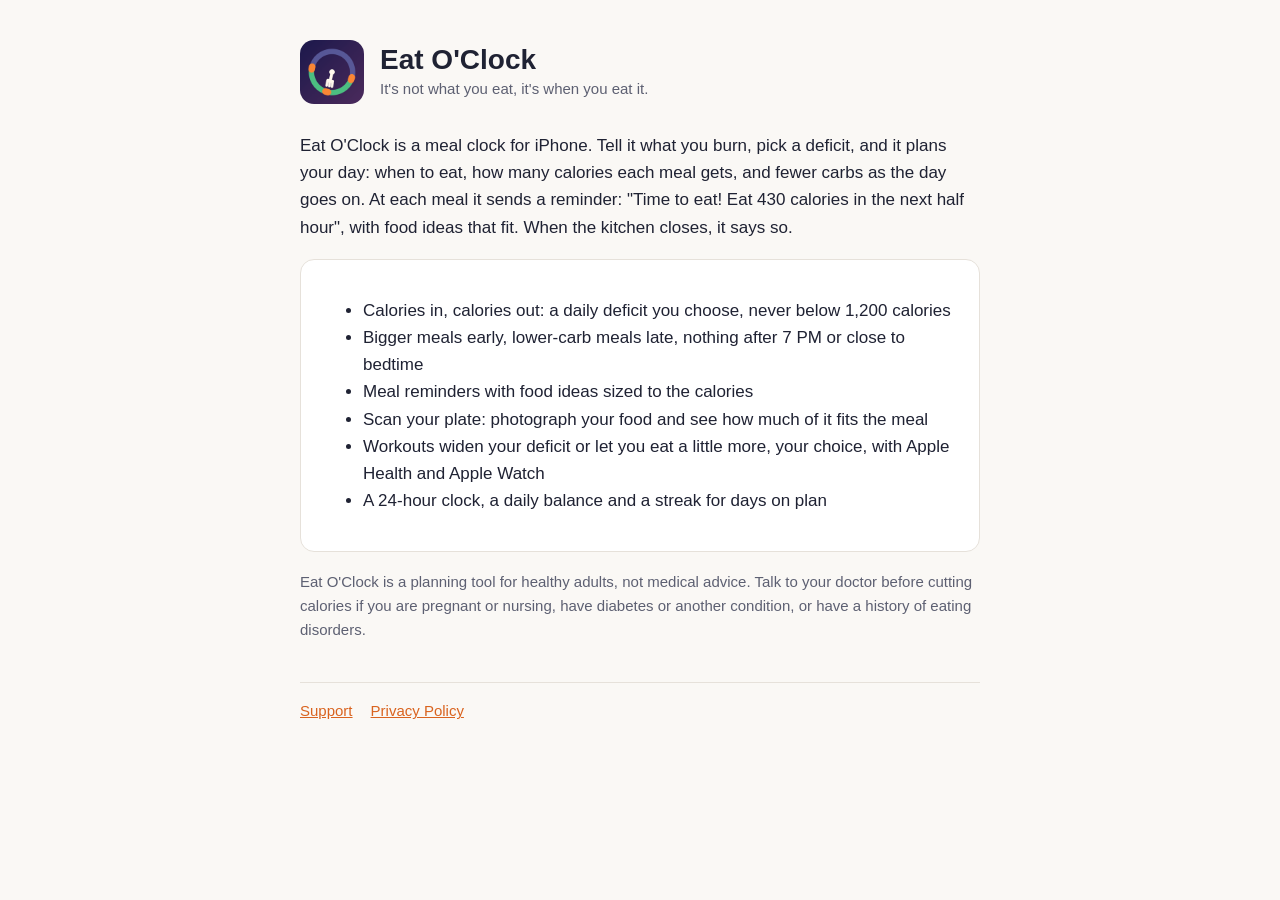
==== index.html @ 4e95aae6 "Eat O'Clock home, privacy policy and support pages" ====
<!doctype html>
<html lang="en"><head><meta charset="utf-8"><meta name="viewport" content="width=device-width, initial-scale=1">
<title>Eat O'Clock</title><link rel="icon" href="icon.png"><link rel="stylesheet" href="style.css"></head>
<body><main>
<header><img src="icon.png" alt=""><div><h1>Eat O'Clock</h1><div class="muted">It's not what you eat, it's when you eat it.</div></div></header>
<p>Eat O'Clock is a meal clock for iPhone. Tell it what you burn, pick a deficit, and it plans your day: when to eat, how many calories each meal gets, and fewer carbs as the day goes on. At each meal it sends a reminder: "Time to eat! Eat 430 calories in the next half hour", with food ideas that fit. When the kitchen closes, it says so.</p>
<div class="card">
<ul>
<li>Calories in, calories out: a daily deficit you choose, never below 1,200 calories</li>
<li>Bigger meals early, lower-carb meals late, nothing after 7 PM or close to bedtime</li>
<li>Meal reminders with food ideas sized to the calories</li>
<li>Scan your plate: photograph your food and see how much of it fits the meal</li>
<li>Workouts widen your deficit or let you eat a little more, your choice, with Apple Health and Apple Watch</li>
<li>A 24-hour clock, a daily balance and a streak for days on plan</li>
</ul>
</div>
<p class="muted">Eat O'Clock is a planning tool for healthy adults, not medical advice. Talk to your doctor before cutting calories if you are pregnant or nursing, have diabetes or another condition, or have a history of eating disorders.</p>
<nav><a href="support.html">Support</a><a href="privacy.html">Privacy Policy</a></nav>
</main></body></html>
---- style.css ----
:root { --bg:#faf8f5; --fg:#1f2233; --muted:#5d6072; --accent:#d9631f; --card:#fff; --line:#e6e1da; }
@media (prefers-color-scheme: dark) { :root { --bg:#191833; --fg:#eceaf2; --muted:#a8a7c0; --card:#232246; --line:#34335a; } }
* { box-sizing: border-box; }
body { margin:0; background:var(--bg); color:var(--fg); font:17px/1.6 -apple-system, BlinkMacSystemFont, "Segoe UI", Roboto, sans-serif; }
main { max-width: 720px; margin: 0 auto; padding: 40px 20px 64px; }
header { display:flex; align-items:center; gap:16px; margin-bottom:28px; }
header img { width:64px; height:64px; border-radius:14px; }
header a { color:inherit; text-decoration:none; }
h1 { font-size:28px; margin:0; line-height:1.2; }
h2 { font-size:20px; margin:32px 0 8px; }
p, li { color:var(--fg); }
.muted { color:var(--muted); font-size:15px; }
a { color:var(--accent); }
.card { background:var(--card); border:1px solid var(--line); border-radius:14px; padding:20px 22px; margin:18px 0; }
nav { margin-top:40px; padding-top:16px; border-top:1px solid var(--line); font-size:15px; }
nav a { margin-right:18px; }
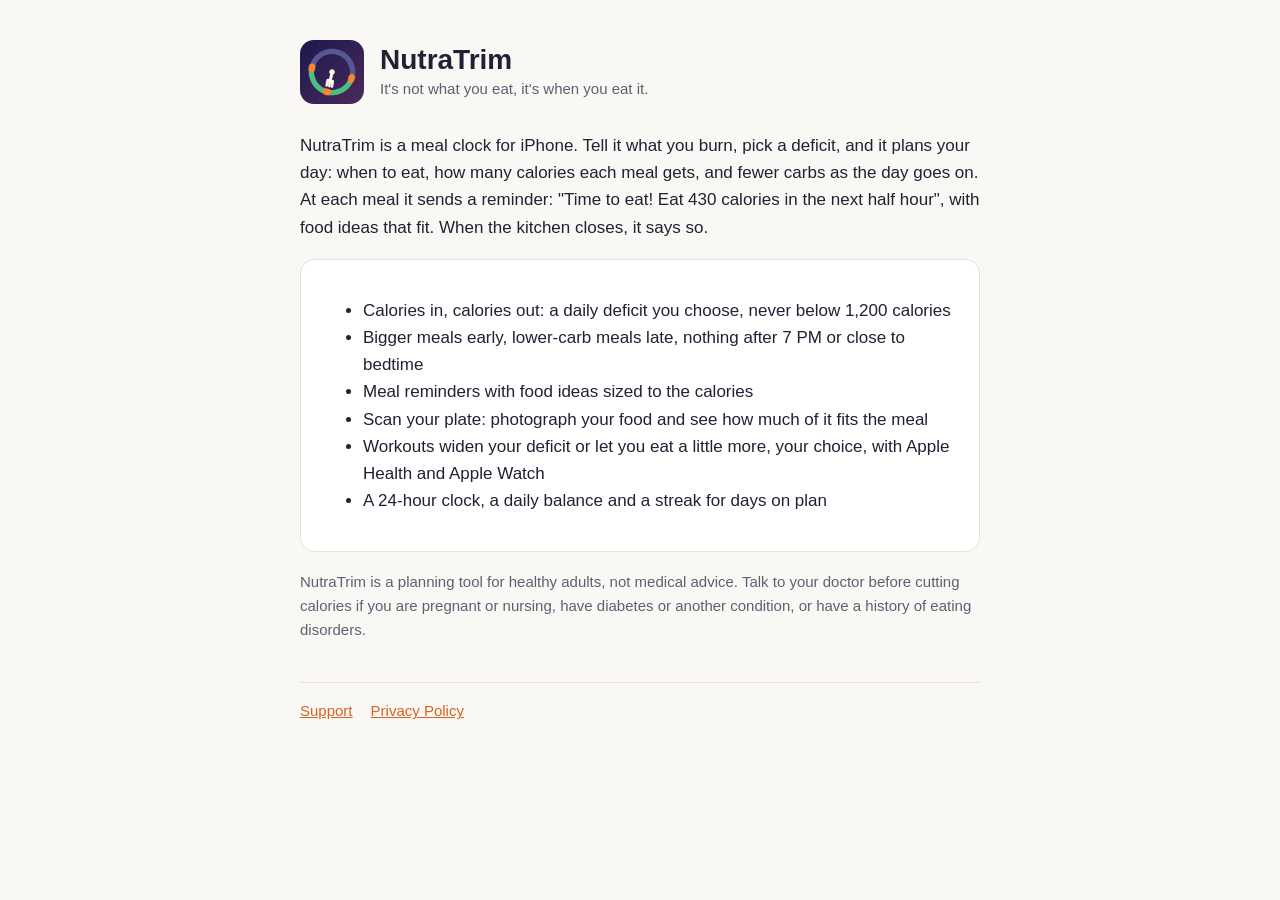
==== commit 9f0f80b5: "Rename to NutraTrim" ====
--- a/index.html
+++ b/index.html
@@ -1,9 +1,9 @@
 <!doctype html>
 <html lang="en"><head><meta charset="utf-8"><meta name="viewport" content="width=device-width, initial-scale=1">
-<title>Eat O'Clock</title><link rel="icon" href="icon.png"><link rel="stylesheet" href="style.css"></head>
+<title>NutraTrim</title><link rel="icon" href="icon.png"><link rel="stylesheet" href="style.css"></head>
 <body><main>
-<header><img src="icon.png" alt=""><div><h1>Eat O'Clock</h1><div class="muted">It's not what you eat, it's when you eat it.</div></div></header>
-<p>Eat O'Clock is a meal clock for iPhone. Tell it what you burn, pick a deficit, and it plans your day: when to eat, how many calories each meal gets, and fewer carbs as the day goes on. At each meal it sends a reminder: "Time to eat! Eat 430 calories in the next half hour", with food ideas that fit. When the kitchen closes, it says so.</p>
+<header><img src="icon.png" alt=""><div><h1>NutraTrim</h1><div class="muted">It's not what you eat, it's when you eat it.</div></div></header>
+<p>NutraTrim is a meal clock for iPhone. Tell it what you burn, pick a deficit, and it plans your day: when to eat, how many calories each meal gets, and fewer carbs as the day goes on. At each meal it sends a reminder: "Time to eat! Eat 430 calories in the next half hour", with food ideas that fit. When the kitchen closes, it says so.</p>
 <div class="card">
 <ul>
 <li>Calories in, calories out: a daily deficit you choose, never below 1,200 calories</li>
@@ -14,6 +14,6 @@
 <li>A 24-hour clock, a daily balance and a streak for days on plan</li>
 </ul>
 </div>
-<p class="muted">Eat O'Clock is a planning tool for healthy adults, not medical advice. Talk to your doctor before cutting calories if you are pregnant or nursing, have diabetes or another condition, or have a history of eating disorders.</p>
+<p class="muted">NutraTrim is a planning tool for healthy adults, not medical advice. Talk to your doctor before cutting calories if you are pregnant or nursing, have diabetes or another condition, or have a history of eating disorders.</p>
 <nav><a href="support.html">Support</a><a href="privacy.html">Privacy Policy</a></nav>
 </main></body></html>
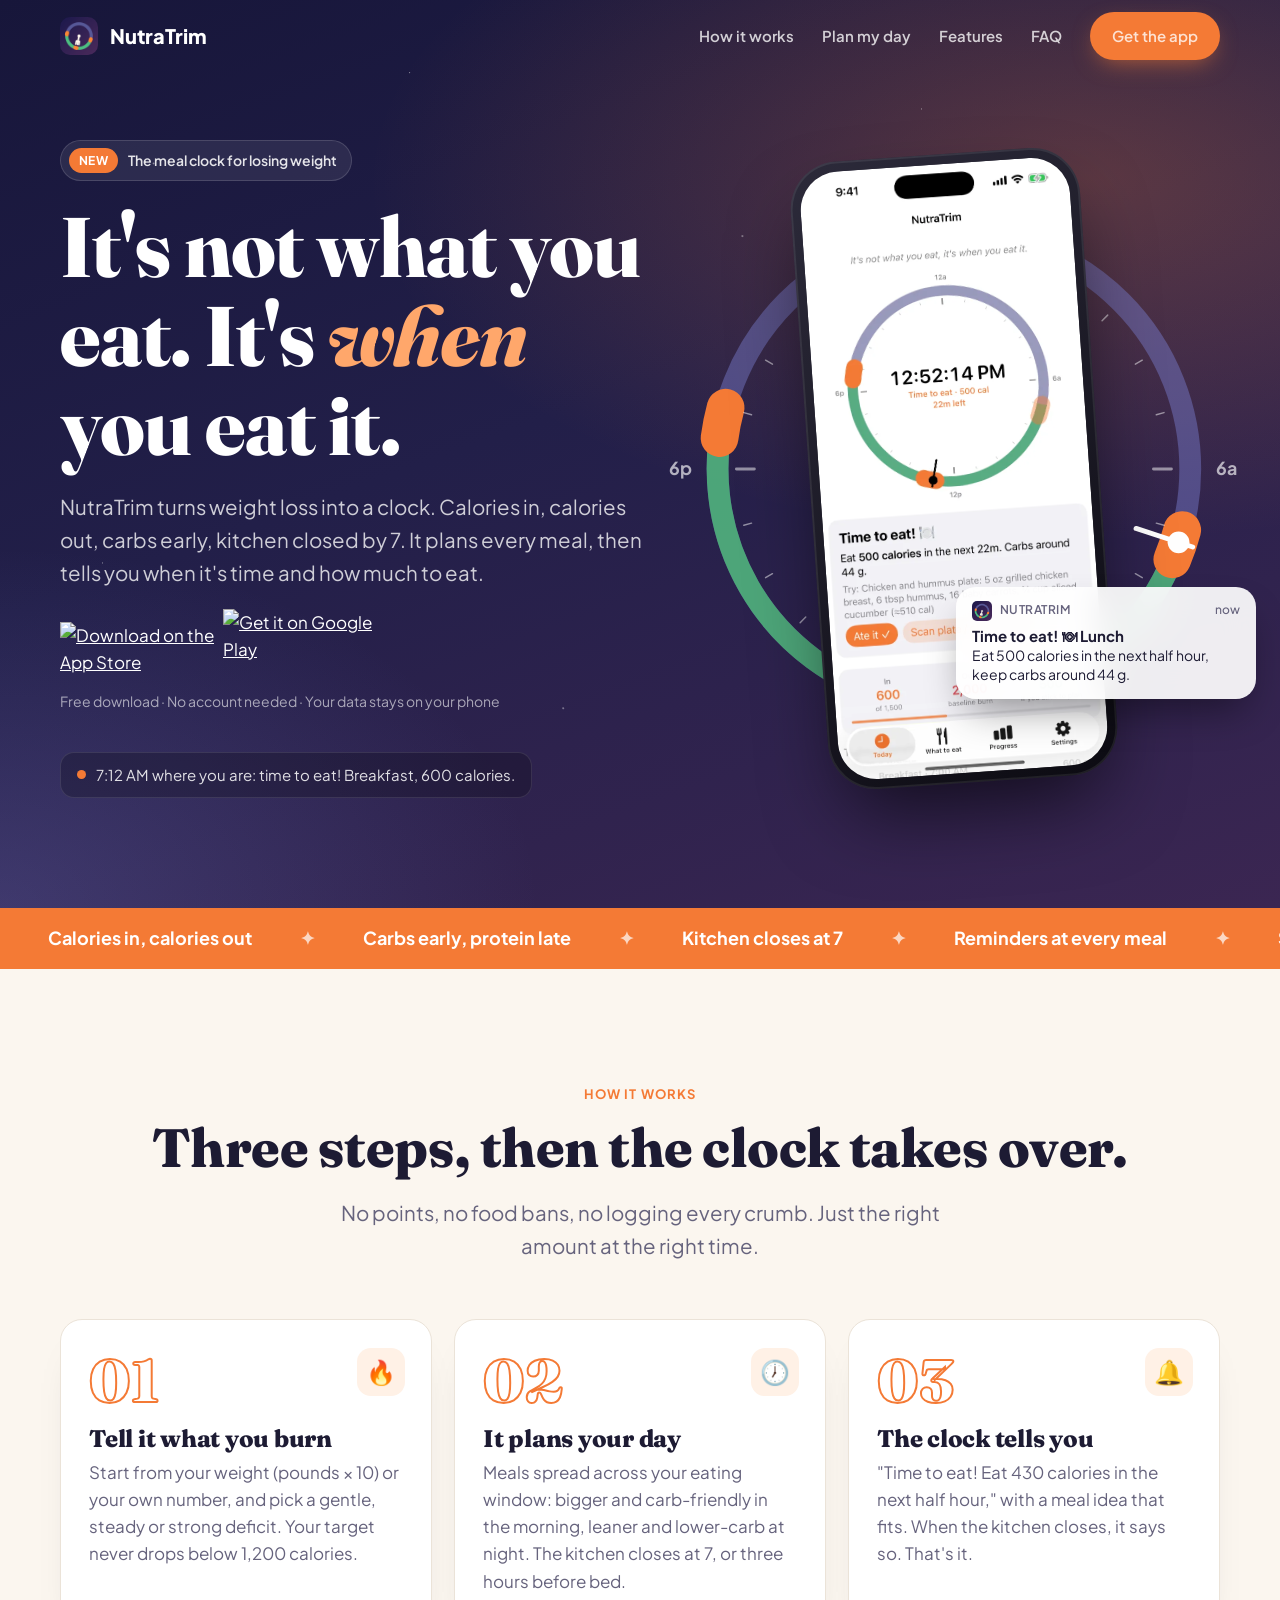
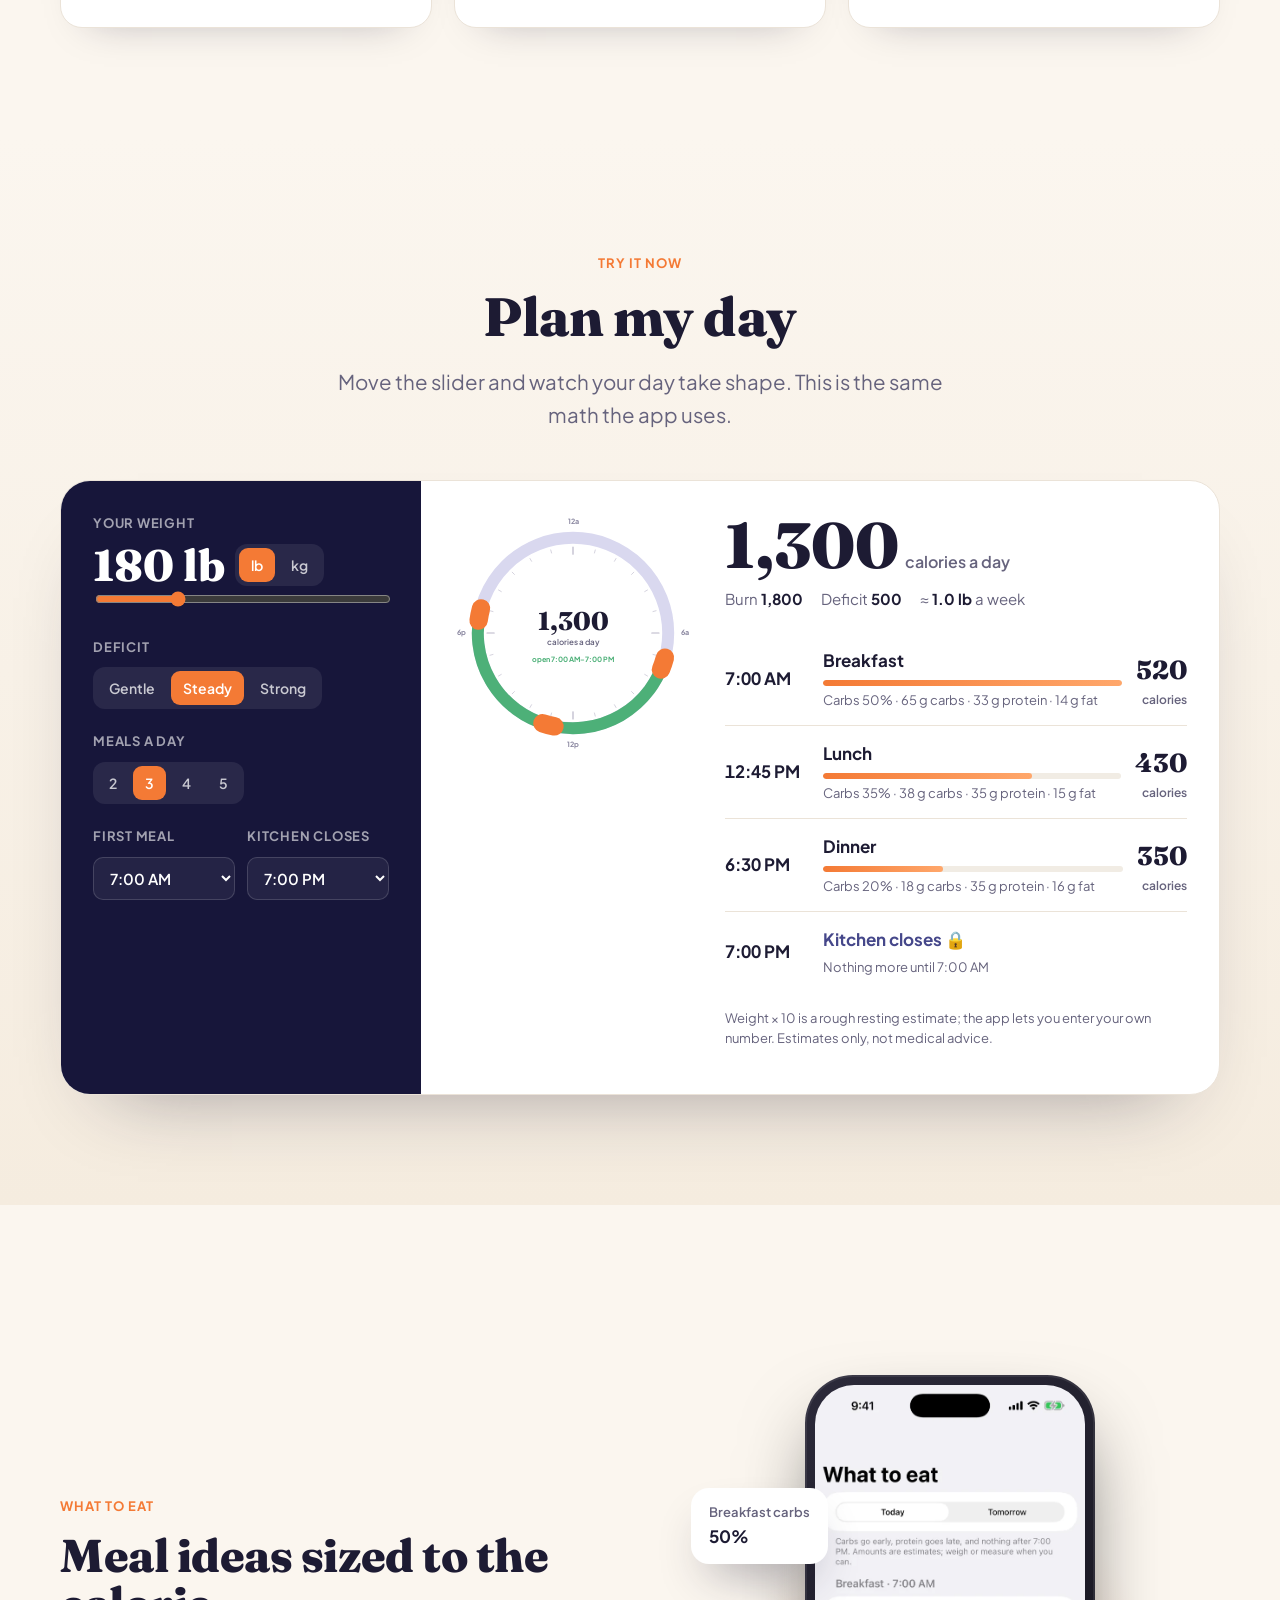
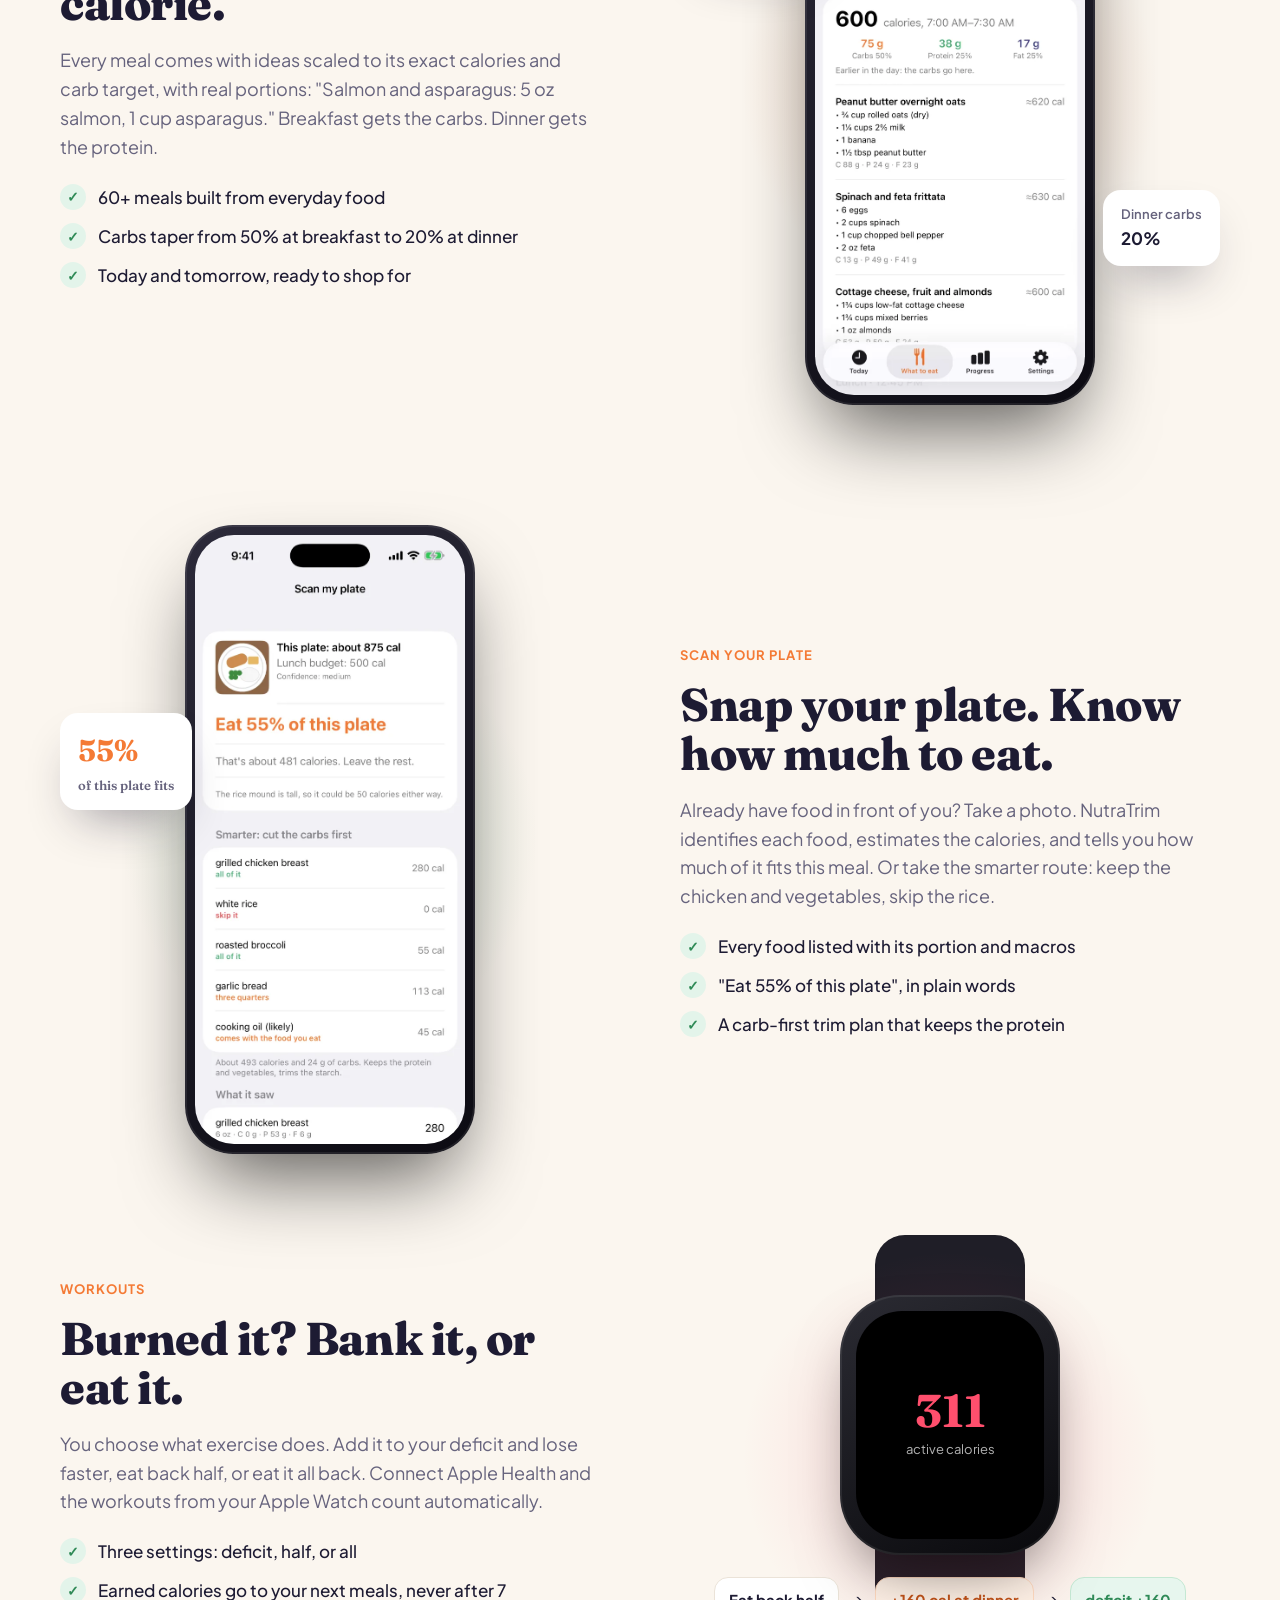
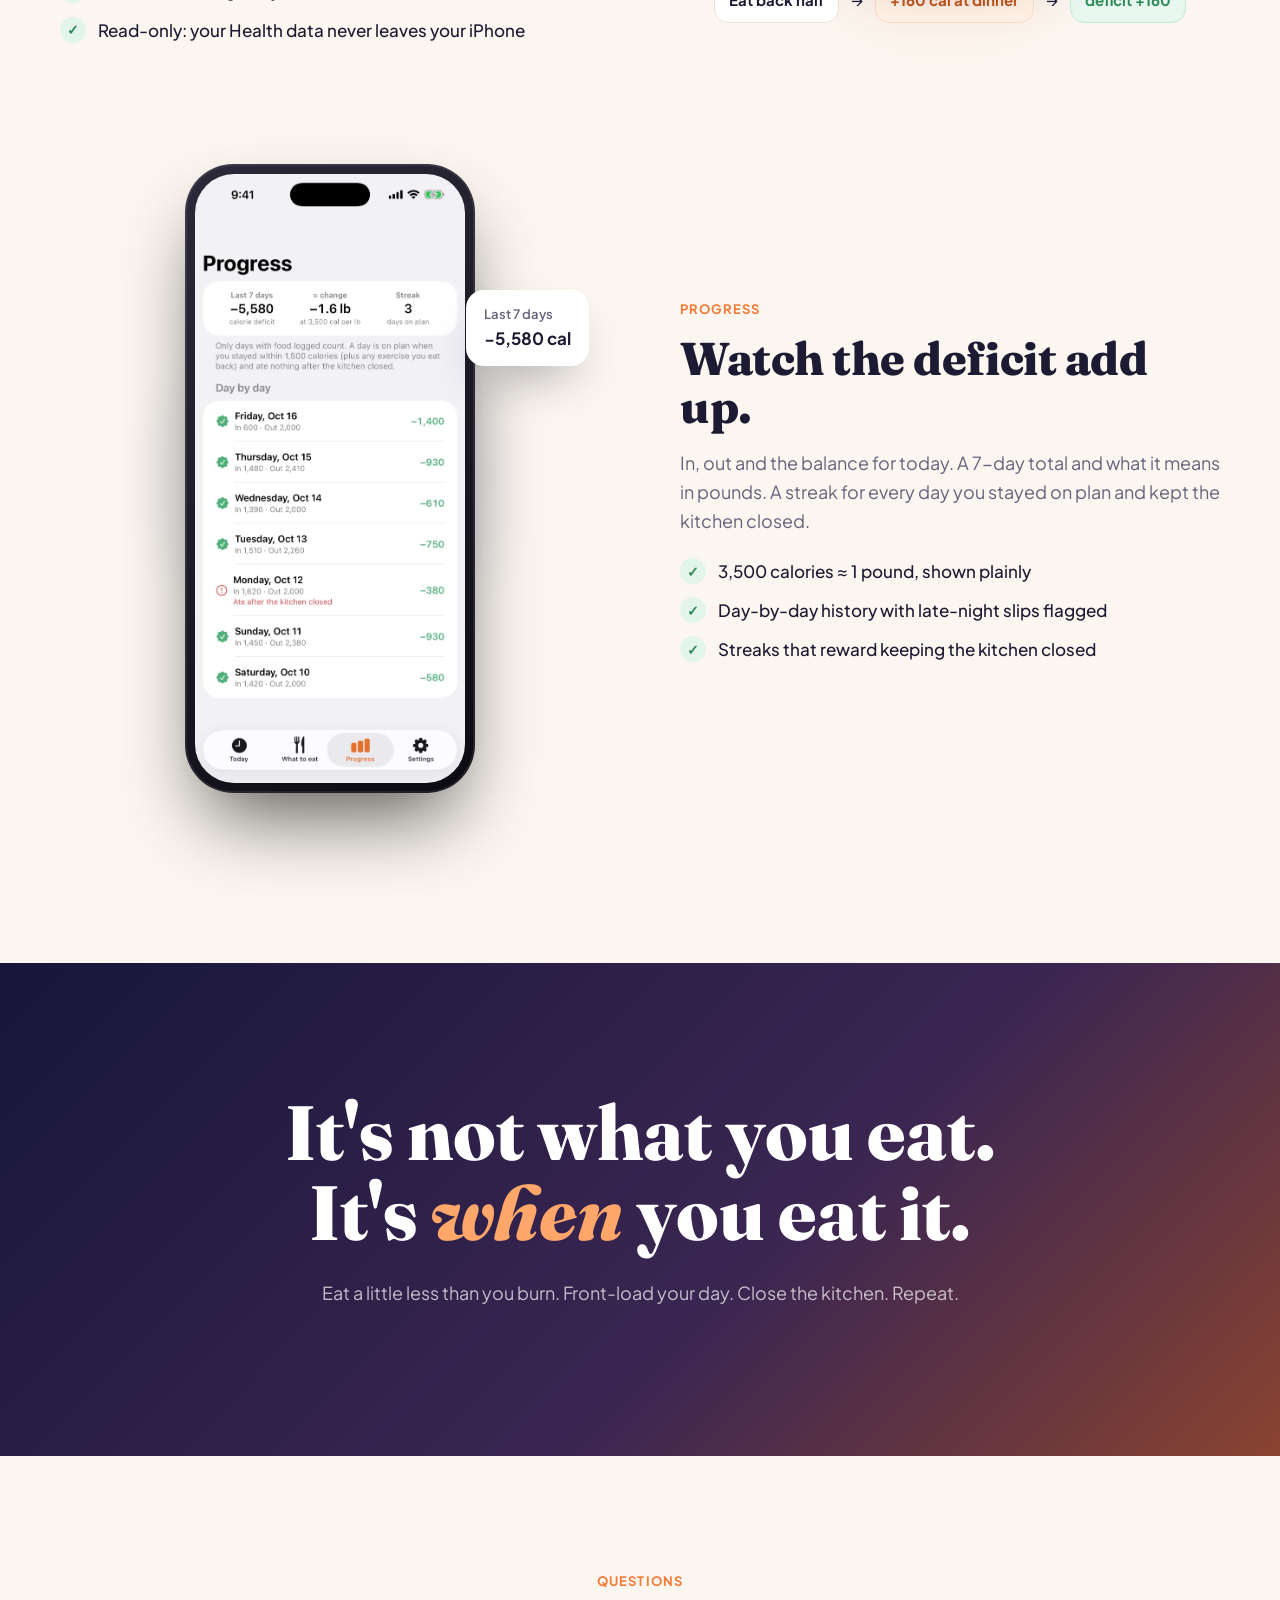
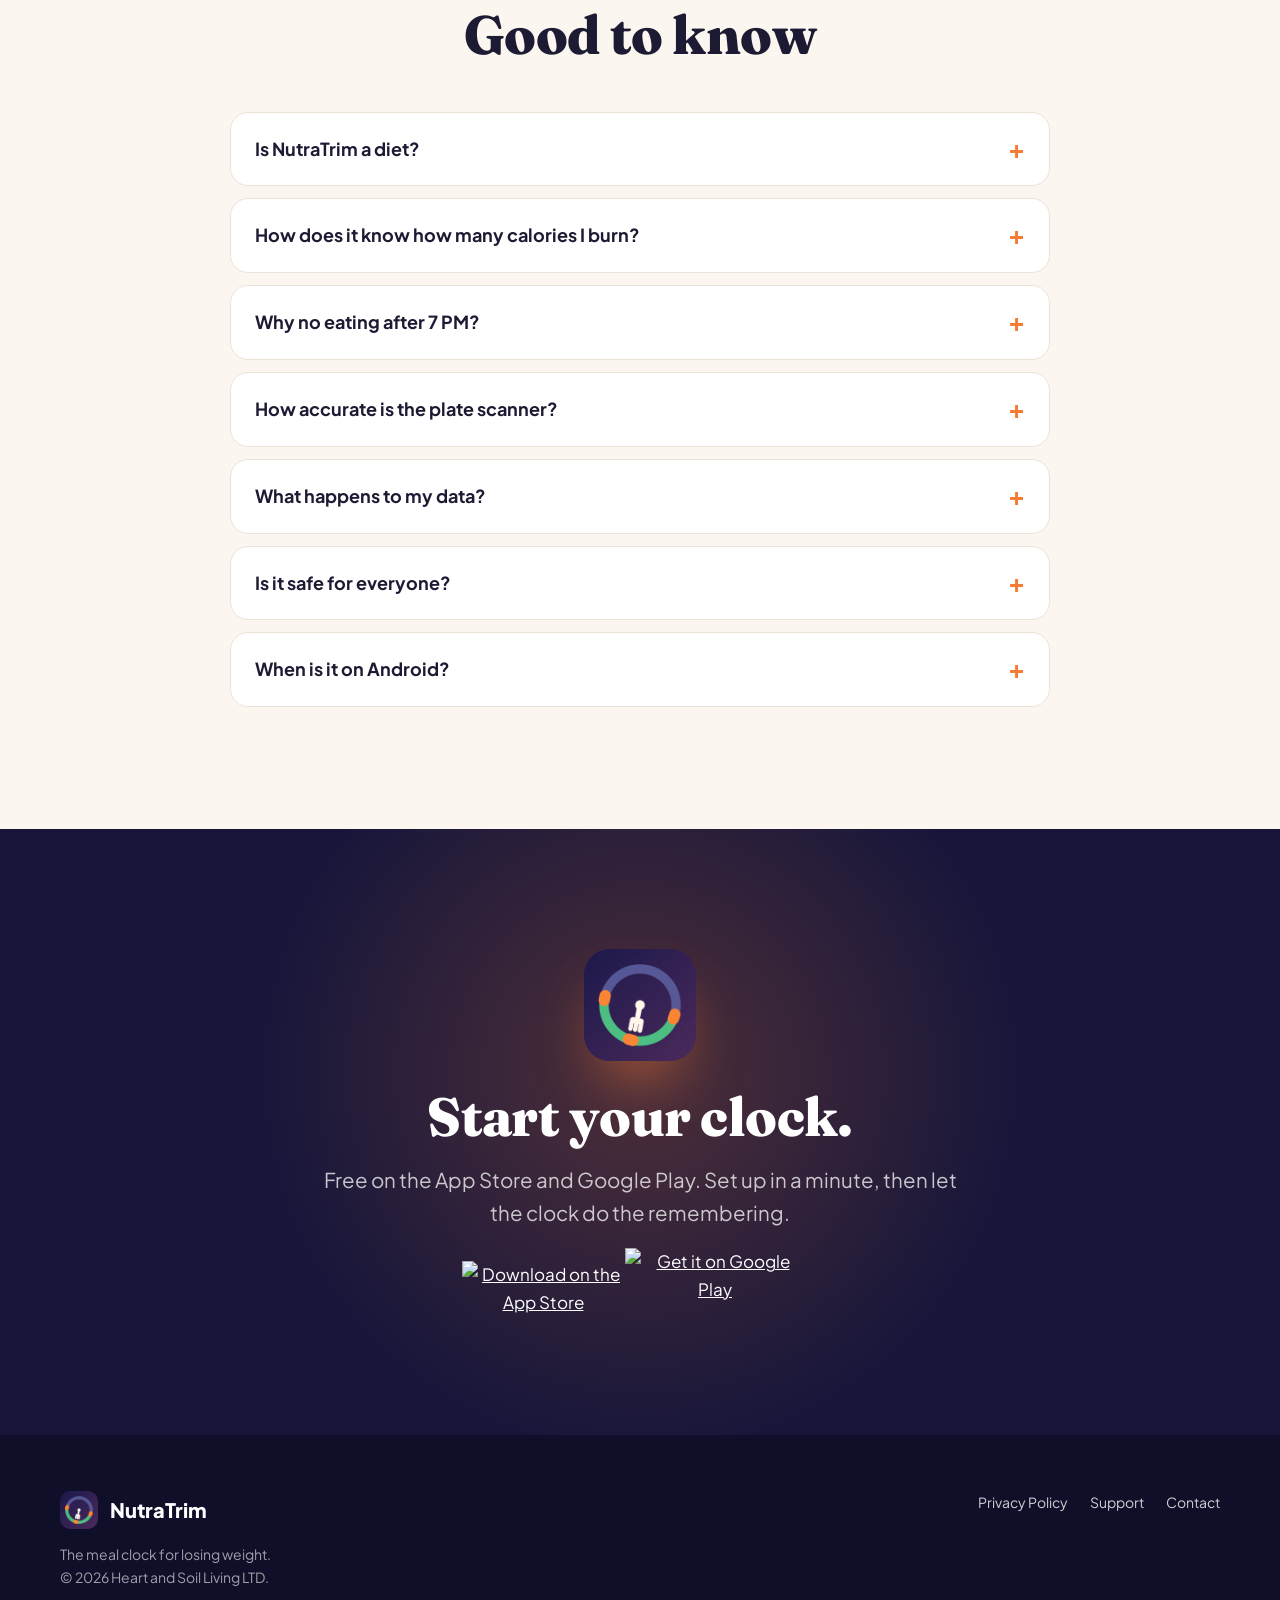
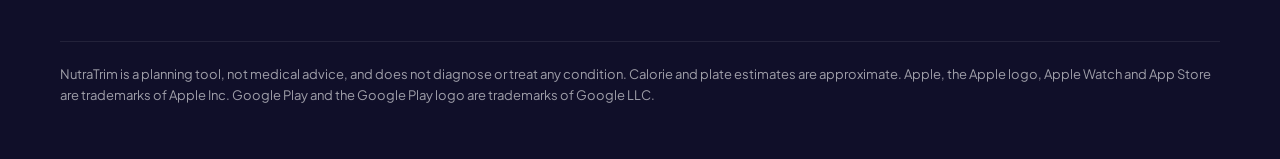
==== commit d130ac01: "NutraTrim landing page: live meal clock, plan-my-day calculator, features, FAQ, store badges" ====
--- a/index.html
+++ b/index.html
@@ -1,19 +1,667 @@
 <!doctype html>
-<html lang="en"><head><meta charset="utf-8"><meta name="viewport" content="width=device-width, initial-scale=1">
-<title>NutraTrim</title><link rel="icon" href="icon.png"><link rel="stylesheet" href="style.css"></head>
-<body><main>
-<header><img src="icon.png" alt=""><div><h1>NutraTrim</h1><div class="muted">It's not what you eat, it's when you eat it.</div></div></header>
-<p>NutraTrim is a meal clock for iPhone. Tell it what you burn, pick a deficit, and it plans your day: when to eat, how many calories each meal gets, and fewer carbs as the day goes on. At each meal it sends a reminder: "Time to eat! Eat 430 calories in the next half hour", with food ideas that fit. When the kitchen closes, it says so.</p>
-<div class="card">
-<ul>
-<li>Calories in, calories out: a daily deficit you choose, never below 1,200 calories</li>
-<li>Bigger meals early, lower-carb meals late, nothing after 7 PM or close to bedtime</li>
-<li>Meal reminders with food ideas sized to the calories</li>
-<li>Scan your plate: photograph your food and see how much of it fits the meal</li>
-<li>Workouts widen your deficit or let you eat a little more, your choice, with Apple Health and Apple Watch</li>
-<li>A 24-hour clock, a daily balance and a streak for days on plan</li>
-</ul>
+<html lang="en">
+<head>
+<meta charset="utf-8">
+<meta name="viewport" content="width=device-width, initial-scale=1">
+<title>NutraTrim: It's not what you eat, it's when you eat it</title>
+<meta name="description" content="NutraTrim is the meal clock for losing weight. Calories in, calories out, carbs early, kitchen closed by 7. Reminders tell you when to eat and how much, and you can scan your plate to see how much of it fits.">
+<meta name="theme-color" content="#17163a">
+<link rel="canonical" href="https://nutratrim.net/">
+<meta property="og:type" content="website">
+<meta property="og:url" content="https://nutratrim.net/">
+<meta property="og:title" content="NutraTrim: It's not what you eat, it's when you eat it">
+<meta property="og:description" content="The meal clock for losing weight. Calories in, calories out, carbs early, kitchen closed by 7.">
+<meta property="og:image" content="https://nutratrim.net/img/og.jpg">
+<meta name="twitter:card" content="summary_large_image">
+<link rel="icon" type="image/png" href="img/favicon.png">
+<link rel="apple-touch-icon" href="img/apple-touch-icon.png">
+<link rel="preconnect" href="https://fonts.googleapis.com">
+<link rel="preconnect" href="https://fonts.gstatic.com" crossorigin>
+<link href="https://fonts.googleapis.com/css2?family=Fraunces:ital,opsz,wght@0,9..144,600;0,9..144,800;1,9..144,600;1,9..144,800&family=Plus+Jakarta+Sans:wght@400;500;600;700;800&display=swap" rel="stylesheet">
+<script type="application/ld+json">
+{"@context":"https://schema.org","@type":"MobileApplication","name":"NutraTrim","operatingSystem":"iOS","applicationCategory":"HealthApplication","offers":{"@type":"Offer","price":"0","priceCurrency":"USD"},"publisher":{"@type":"Organization","name":"Heart and Soil Living LTD."},"url":"https://nutratrim.net/"}
+</script>
+<style>
+:root {
+  --night: #17163a; --night-2: #221f49; --plum: #3b2652; --ember: #8a4330;
+  --orange: #f47a35; --orange-2: #ffa76b; --peach: #ffd2a8;
+  --green: #4db078; --indigo: #7b7fd0; --indigo-dim: #45478a;
+  --cream: #fbf6ef; --paper: #ffffff; --ink: #1d1b33; --muted: #66637d; --line: #ebe3d8;
+  --radius: 22px;
+  --display: "Fraunces", Georgia, serif;
+  --body: "Plus Jakarta Sans", -apple-system, BlinkMacSystemFont, "Segoe UI", Roboto, sans-serif;
+}
+* { box-sizing: border-box; }
+html { scroll-behavior: smooth; }
+body { margin: 0; background: var(--cream); color: var(--ink); font: 17px/1.6 var(--body); -webkit-font-smoothing: antialiased; overflow-x: hidden; }
+img { max-width: 100%; display: block; }
+a { color: inherit; }
+.wrap { width: min(1160px, 100% - 40px); margin-inline: auto; }
+.eyebrow { display: inline-flex; align-items: center; gap: 8px; font-size: 13px; font-weight: 700; letter-spacing: .08em; text-transform: uppercase; color: var(--orange); }
+h1, h2, h3 { font-family: var(--display); line-height: 1.05; margin: 0; letter-spacing: -.01em; }
+h2 { font-size: clamp(34px, 4.6vw, 54px); font-weight: 800; }
+h3 { font-size: 24px; font-weight: 800; }
+em.when { font-style: italic; color: var(--orange-2); }
+.lede { font-size: clamp(18px, 1.6vw, 21px); color: var(--muted); max-width: 640px; }
+
+/* Nav */
+.nav { position: fixed; inset: 0 0 auto 0; z-index: 50; transition: background .3s, box-shadow .3s; }
+.nav.scrolled { background: rgba(23, 22, 58, .86); backdrop-filter: blur(14px); -webkit-backdrop-filter: blur(14px); box-shadow: 0 1px 0 rgba(255,255,255,.06); }
+.nav .wrap { display: flex; align-items: center; justify-content: space-between; height: 72px; }
+.brand { display: flex; align-items: center; gap: 12px; text-decoration: none; color: #fff; font-weight: 800; font-size: 20px; }
+.brand img { width: 38px; height: 38px; border-radius: 10px; }
+.nav-links { display: flex; align-items: center; gap: 28px; }
+.nav-links a { color: rgba(255,255,255,.78); text-decoration: none; font-weight: 600; font-size: 15px; }
+.nav-links a:hover { color: #fff; }
+.btn { white-space: nowrap; display: inline-flex; align-items: center; justify-content: center; gap: 8px; border-radius: 999px; padding: 12px 22px; font-weight: 700; font-size: 15px; text-decoration: none; border: 0; cursor: pointer; font-family: inherit; transition: transform .15s, box-shadow .2s, background .2s; }
+.btn-orange { background: var(--orange); color: #fff; box-shadow: 0 8px 24px -8px rgba(244,122,53,.7); }
+.btn-orange:hover { transform: translateY(-1px); background: #ff8743; }
+@media (max-width: 860px) { .nav-links a:not(.btn) { display: none; } }
+
+/* Hero */
+.hero { position: relative; color: #fff; padding: 140px 0 110px; overflow: hidden;
+  background: radial-gradient(1200px 600px at 85% 20%, rgba(244,122,53,.28), transparent 60%),
+              radial-gradient(900px 600px at 0% 100%, rgba(123,127,208,.25), transparent 60%),
+              linear-gradient(160deg, var(--night) 0%, var(--night-2) 45%, var(--plum) 100%); }
+.hero::after { content: ""; position: absolute; inset: auto 0 -1px 0; height: 120px; background: linear-gradient(to bottom, transparent, rgba(23,22,58,.0)); pointer-events: none; }
+.stars { position: absolute; inset: 0; pointer-events: none; opacity: .5;
+  background-image: radial-gradient(1.5px 1.5px at 12% 18%, #fff, transparent), radial-gradient(1px 1px at 32% 8%, #fff, transparent), radial-gradient(1.5px 1.5px at 58% 26%, #fff, transparent), radial-gradient(1px 1px at 72% 12%, #fff, transparent), radial-gradient(1px 1px at 8% 62%, #fff, transparent), radial-gradient(1.5px 1.5px at 44% 78%, #fff, transparent), radial-gradient(1px 1px at 92% 70%, #fff, transparent); }
+.hero-grid { position: relative; display: grid; grid-template-columns: 1.05fr .95fr; gap: 40px; align-items: center; }
+.pill { display: inline-flex; align-items: center; gap: 10px; padding: 7px 14px 7px 8px; border-radius: 999px; background: rgba(255,255,255,.08); border: 1px solid rgba(255,255,255,.14); font-size: 14px; font-weight: 600; color: rgba(255,255,255,.88); }
+.pill b { background: var(--orange); color: #fff; border-radius: 999px; padding: 3px 10px; font-size: 12px; letter-spacing: .04em; }
+.hero h1 { font-size: clamp(46px, 6.6vw, 86px); font-weight: 800; margin: 22px 0 22px; }
+.hero p.lede { color: rgba(255,255,255,.78); }
+.badges { display: flex; flex-wrap: wrap; align-items: center; gap: 14px; margin-top: 32px; }
+.badge { display: inline-block; border-radius: 12px; transition: transform .15s, filter .2s; }
+.badge:hover { transform: translateY(-2px); filter: brightness(1.08); }
+.badge img { height: 54px; width: auto; }
+.badge.play img { height: 80px; margin: -13px; } /* Google's badge carries its own padding */
+.fine { font-size: 14px; color: rgba(255,255,255,.6); margin-top: 14px; }
+.now-chip { display: inline-flex; align-items: center; gap: 10px; margin-top: 26px; padding: 10px 16px; border-radius: 14px; background: rgba(0,0,0,.22); border: 1px solid rgba(255,255,255,.1); font-size: 15px; color: rgba(255,255,255,.86); }
+.dot { width: 9px; height: 9px; border-radius: 50%; background: var(--green); box-shadow: 0 0 0 0 rgba(77,176,120,.7); animation: pulse 2s infinite; flex: none; }
+.dot.closed { background: var(--indigo); box-shadow: 0 0 0 0 rgba(123,127,208,.7); }
+.dot.eat { background: var(--orange); box-shadow: 0 0 0 0 rgba(244,122,53,.7); }
+@keyframes pulse { 70% { box-shadow: 0 0 0 10px rgba(0,0,0,0); } 100% { box-shadow: 0 0 0 0 rgba(0,0,0,0); } }
+
+.stage { position: relative; height: 640px; display: grid; place-items: center; }
+.stage .ring { position: absolute; width: min(600px, 112%); aspect-ratio: 1; }
+.phone { position: relative; width: 290px; aspect-ratio: 645 / 1400; border-radius: 48px; padding: 10px; background: linear-gradient(145deg, #2c2a3a, #0c0b12); box-shadow: 0 40px 80px -20px rgba(0,0,0,.65), inset 0 0 0 2px rgba(255,255,255,.08); }
+.phone img { width: 100%; height: 100%; object-fit: cover; border-radius: 39px; }
+.hero .phone { transform: rotate(-4deg); animation: float 7s ease-in-out infinite; }
+@keyframes float { 50% { transform: rotate(-4deg) translateY(-12px); } }
+.notif { position: absolute; width: 300px; padding: 14px 16px; border-radius: 20px; color: var(--ink); background: rgba(255,255,255,.92); backdrop-filter: blur(16px); -webkit-backdrop-filter: blur(16px); box-shadow: 0 20px 40px -12px rgba(0,0,0,.45); font-size: 14px; line-height: 1.4; opacity: 0; transform: translateY(12px) scale(.97); transition: opacity .6s, transform .6s; }
+.notif.show { opacity: 1; transform: none; }
+.notif .top { display: flex; align-items: center; gap: 8px; font-size: 12px; color: var(--muted); font-weight: 600; text-transform: uppercase; letter-spacing: .04em; margin-bottom: 4px; }
+.notif .top img { width: 20px; height: 20px; border-radius: 5px; }
+.notif .top span:last-child { margin-left: auto; text-transform: none; letter-spacing: 0; font-weight: 500; }
+.notif strong { display: block; font-size: 15px; }
+.notif-a { top: 70px; left: -30px; }
+.notif-b { bottom: 90px; right: -36px; }
+
+/* Ticker */
+.ticker { background: var(--orange); color: #fff; overflow: hidden; white-space: nowrap; padding: 16px 0; font-weight: 700; font-size: 18px; }
+.ticker .track { display: inline-flex; gap: 48px; padding-left: 48px; animation: tick 38s linear infinite; }
+.ticker span::after { content: "✦"; margin-left: 48px; opacity: .7; }
+@keyframes tick { to { transform: translateX(-50%); } }
+
+/* Sections */
+section { padding: 110px 0; }
+.center { text-align: center; }
+.center .lede { margin-inline: auto; }
+.steps { display: grid; grid-template-columns: repeat(3, 1fr); gap: 22px; margin-top: 56px; }
+.step { position: relative; background: var(--paper); border: 1px solid var(--line); border-radius: var(--radius); padding: 30px 28px 32px; box-shadow: 0 20px 40px -30px rgba(29,27,51,.35); }
+.step .num { font-family: var(--display); font-size: 60px; font-weight: 800; line-height: 1; color: transparent; -webkit-text-stroke: 2px var(--orange); }
+.step h3 { margin: 16px 0 8px; }
+.step p { margin: 0; color: var(--muted); }
+.step .ico { position: absolute; top: 28px; right: 26px; width: 48px; height: 48px; border-radius: 14px; display: grid; place-items: center; font-size: 24px; background: #fff1e6; }
+
+/* Planner */
+.planner { background: linear-gradient(180deg, var(--cream), #f5ecdf); }
+.planner-card { margin-top: 48px; display: grid; grid-template-columns: 360px 1fr; background: var(--paper); border-radius: 30px; border: 1px solid var(--line); overflow: hidden; box-shadow: 0 40px 80px -50px rgba(29,27,51,.45); }
+.controls { padding: 32px; background: var(--night); color: #fff; display: grid; gap: 22px; align-content: start; }
+.controls label { display: block; font-size: 13px; font-weight: 700; letter-spacing: .06em; text-transform: uppercase; color: rgba(255,255,255,.6); margin-bottom: 10px; }
+.weight-row { display: flex; align-items: center; gap: 10px; }
+.weight-row output { font-family: var(--display); font-size: 44px; font-weight: 800; line-height: 1; min-width: 120px; }
+.seg { display: inline-flex; background: rgba(255,255,255,.08); border-radius: 12px; padding: 4px; gap: 4px; flex-wrap: wrap; }
+.seg button { border: 0; background: transparent; color: rgba(255,255,255,.75); font: 600 14px var(--body); padding: 8px 12px; border-radius: 9px; cursor: pointer; }
+.seg button[aria-pressed="true"] { background: var(--orange); color: #fff; }
+input[type=range] { width: 100%; accent-color: var(--orange); }
+.times { display: grid; grid-template-columns: 1fr 1fr; gap: 12px; }
+select { width: 100%; padding: 10px 12px; border-radius: 10px; border: 1px solid rgba(255,255,255,.15); background: rgba(255,255,255,.06); color: #fff; font: 600 15px var(--body); }
+select option { color: var(--ink); }
+.result { padding: 32px; display: grid; grid-template-columns: 240px 1fr; gap: 32px; align-items: start; }
+.big-number { font-family: var(--display); font-size: 64px; font-weight: 800; line-height: 1; }
+.big-number small { font: 600 16px var(--body); color: var(--muted); margin-left: 6px; }
+.stats { display: flex; gap: 18px; flex-wrap: wrap; margin: 10px 0 22px; color: var(--muted); font-size: 15px; }
+.stats b { color: var(--ink); }
+.meal { display: grid; grid-template-columns: 84px 1fr auto; gap: 14px; align-items: center; padding: 14px 0; border-top: 1px solid var(--line); }
+.meal:first-of-type { border-top: 0; }
+.meal time { font-weight: 700; font-variant-numeric: tabular-nums; }
+.meal .name { font-weight: 700; }
+.carbbar { height: 6px; border-radius: 6px; background: #f1ece4; margin-top: 6px; overflow: hidden; }
+.carbbar i { display: block; height: 100%; border-radius: 6px; background: linear-gradient(90deg, var(--orange), var(--orange-2)); transition: width .5s; }
+.meal .macros { font-size: 13px; color: var(--muted); margin-top: 4px; }
+.meal .cal { font-family: var(--display); font-size: 26px; font-weight: 800; text-align: right; }
+.meal .cal small { display: block; font: 600 12px var(--body); color: var(--muted); }
+.meal.closed .name { color: var(--indigo-dim); }
+.note { font-size: 13px; color: var(--muted); margin-top: 16px; }
+
+/* Feature rows */
+.feature { display: grid; grid-template-columns: 1fr 1fr; gap: 80px; align-items: center; padding: 60px 0; }
+.feature.flip .copy { order: 2; }
+.feature .copy p { color: var(--muted); font-size: 18px; }
+.feature h2 { font-size: clamp(32px, 3.8vw, 46px); margin: 14px 0 18px; }
+.feature .visual { display: grid; place-items: center; position: relative; }
+.feature .visual::before { content: ""; position: absolute; width: 420px; height: 420px; border-radius: 50%; background: radial-gradient(circle, var(--glow, rgba(244,122,53,.22)), transparent 70%); }
+.ticks { list-style: none; padding: 0; margin: 22px 0 0; display: grid; gap: 12px; }
+.ticks li { display: flex; gap: 12px; align-items: flex-start; font-weight: 500; }
+.ticks li::before { content: "✓"; flex: none; width: 26px; height: 26px; border-radius: 50%; background: #e3f4ea; color: #2f8a57; display: grid; place-items: center; font-weight: 800; font-size: 14px; }
+.callout { position: absolute; z-index: 2; padding: 14px 18px; border-radius: 18px; background: var(--paper); box-shadow: 0 24px 50px -20px rgba(29,27,51,.45); font-weight: 700; }
+.callout small { display: block; font-weight: 600; color: var(--muted); font-size: 13px; }
+.callout.big { font-family: var(--display); font-size: 30px; color: var(--orange); }
+
+/* Watch */
+.watch-wrap { position: relative; display: grid; place-items: center; gap: 22px; }
+.watch { width: 220px; height: 260px; border-radius: 60px; background: linear-gradient(150deg, #2b2b33, #09090c); padding: 16px; box-shadow: 0 30px 60px -20px rgba(0,0,0,.55), inset 0 0 0 2px rgba(255,255,255,.08); position: relative; }
+.watch::before, .watch::after { content: ""; position: absolute; left: 50%; transform: translateX(-50%); width: 150px; height: 80px; background: #1f1e27; z-index: -1; }
+.watch::before { top: -60px; border-radius: 30px 30px 0 0; }
+.watch::after { bottom: -60px; border-radius: 0 0 30px 30px; }
+.watch .face { width: 100%; height: 100%; border-radius: 46px; background: #000; display: grid; place-items: center; text-align: center; color: #fff; }
+.watch .face b { font-family: var(--display); font-size: 46px; color: #ff4f6d; line-height: 1; display: block; }
+.watch .face span { font-size: 13px; color: rgba(255,255,255,.7); }
+.flow { display: flex; align-items: center; gap: 12px; flex-wrap: wrap; justify-content: center; }
+.chip { padding: 10px 14px; border-radius: 14px; background: var(--paper); border: 1px solid var(--line); font-weight: 700; font-size: 15px; }
+.chip.o { background: #fff1e6; border-color: #ffd9bf; color: #c2531a; }
+.chip.g { background: #e7f6ee; border-color: #c4e8d3; color: #2f8a57; }
+
+/* Quote */
+.quote { background: linear-gradient(135deg, var(--night), var(--plum) 60%, var(--ember)); color: #fff; text-align: center; padding: 130px 0; position: relative; overflow: hidden; }
+.quote blockquote { margin: 0 auto; max-width: 980px; font-family: var(--display); font-size: clamp(40px, 6vw, 78px); font-weight: 800; line-height: 1.04; }
+.quote p { color: rgba(255,255,255,.7); margin-top: 26px; font-size: 18px; }
+
+/* FAQ */
+.faq { max-width: 820px; margin: 48px auto 0; }
+details { background: var(--paper); border: 1px solid var(--line); border-radius: 18px; padding: 4px 24px; margin-bottom: 12px; }
+summary { cursor: pointer; list-style: none; font-weight: 700; font-size: 18px; padding: 18px 0; display: flex; justify-content: space-between; gap: 18px; }
+summary::-webkit-details-marker { display: none; }
+summary::after { content: "+"; font-size: 26px; line-height: 1; color: var(--orange); transition: transform .2s; }
+details[open] summary::after { transform: rotate(45deg); }
+details p { margin: 0 0 20px; color: var(--muted); }
+
+/* Download */
+.download { background: var(--night); color: #fff; text-align: center; padding: 120px 0; position: relative; overflow: hidden; }
+.download::before { content: ""; position: absolute; width: 900px; height: 900px; left: 50%; top: 40%; transform: translate(-50%, -50%); background: radial-gradient(circle, rgba(244,122,53,.25), transparent 60%); }
+.download .wrap { position: relative; }
+.download img.icon { width: 112px; height: 112px; border-radius: 26px; margin: 0 auto 28px; box-shadow: 0 30px 60px -20px rgba(244,122,53,.6); }
+.download .badges { justify-content: center; }
+.download .lede { color: rgba(255,255,255,.75); margin-inline: auto; margin-top: 18px; }
+
+footer { background: #100f29; color: rgba(255,255,255,.6); padding: 56px 0 40px; font-size: 14px; }
+footer .wrap { display: grid; grid-template-columns: 1.4fr 1fr; gap: 40px; }
+footer nav { display: flex; gap: 22px; flex-wrap: wrap; justify-content: flex-end; }
+footer a { color: rgba(255,255,255,.8); text-decoration: none; }
+footer a:hover { color: #fff; }
+footer .disclaimer { grid-column: 1 / -1; border-top: 1px solid rgba(255,255,255,.08); padding-top: 22px; font-size: 13px; line-height: 1.6; }
+
+.toast { position: fixed; left: 50%; bottom: 28px; transform: translate(-50%, 30px); opacity: 0; background: var(--ink); color: #fff; padding: 14px 20px; border-radius: 14px; font-weight: 600; font-size: 15px; box-shadow: 0 20px 40px -10px rgba(0,0,0,.5); transition: opacity .3s, transform .3s; z-index: 100; pointer-events: none; max-width: calc(100% - 32px); text-align: center; }
+.toast.show { opacity: 1; transform: translate(-50%, 0); }
+
+/* Reveal on scroll */
+.reveal { opacity: 0; transform: translateY(28px); transition: opacity .8s ease, transform .8s ease; }
+.reveal.in { opacity: 1; transform: none; }
+
+@media (max-width: 980px) {
+  .hero { padding: 120px 0 80px; }
+  .hero-grid, .feature, .planner-card, .result { grid-template-columns: 1fr; }
+  .feature { gap: 40px; padding: 40px 0; }
+  .feature.flip .copy { order: 0; }
+  .stage { height: 560px; }
+  .steps { grid-template-columns: 1fr; }
+  footer .wrap { grid-template-columns: 1fr; }
+  footer nav { justify-content: flex-start; }
+  .result { gap: 20px; }
+  .result svg { max-width: 260px; margin: 0 auto; }
+}
+@media (max-width: 520px) {
+  section { padding: 80px 0; }
+  .nav .btn { padding: 9px 16px; font-size: 14px; }
+  .brand { font-size: 18px; }
+  .brand img { width: 32px; height: 32px; }
+  .notif { width: 250px; font-size: 13px; }
+  .notif-a { left: -6px; top: 30px; }
+  .notif-b { right: -6px; bottom: 60px; }
+  .phone { width: 250px; }
+  .stage { height: 520px; }
+  .controls, .result { padding: 24px; }
+  .meal { grid-template-columns: 70px 1fr auto; }
+  .callout { display: none; }
+}
+@media (prefers-reduced-motion: reduce) {
+  *, *::before, *::after { animation: none !important; transition: none !important; }
+  .reveal { opacity: 1; transform: none; }
+}
+</style>
+</head>
+<body>
+
+<header class="nav" id="nav">
+  <div class="wrap">
+    <a class="brand" href="#top"><img src="img/apple-touch-icon.png" alt="">NutraTrim</a>
+    <nav class="nav-links">
+      <a href="#how">How it works</a>
+      <a href="#plan">Plan my day</a>
+      <a href="#features">Features</a>
+      <a href="#faq">FAQ</a>
+      <a class="btn btn-orange" href="#download">Get the app</a>
+    </nav>
+  </div>
+</header>
+
+<main id="top">
+<section class="hero">
+  <div class="stars"></div>
+  <div class="wrap hero-grid">
+    <div>
+      <span class="pill"><b>NEW</b> The meal clock for losing weight</span>
+      <h1>It's not what you eat. It's <em class="when">when</em> you eat it.</h1>
+      <p class="lede">NutraTrim turns weight loss into a clock. Calories in, calories out, carbs early, kitchen closed by 7. It plans every meal, then tells you when it's time and how much to eat.</p>
+      <div class="badges">
+        <a class="badge store" data-store="appStore" href="#" aria-label="Download on the App Store"><img src="https://toolbox.marketingtools.apple.com/api/v2/badges/download-on-the-app-store/black/en-us" alt="Download on the App Store" width="162" height="54"></a>
+        <a class="badge play store" data-store="googlePlay" href="#" aria-label="Get it on Google Play"><img src="https://play.google.com/intl/en_us/badges/static/images/badges/en_badge_web_generic.png" alt="Get it on Google Play" width="206" height="80"></a>
+      </div>
+      <p class="fine">Free download · No account needed · Your data stays on your phone</p>
+      <div class="now-chip" id="nowChip" aria-live="polite"><span class="dot" id="nowDot"></span><span id="nowText">Checking the kitchen…</span></div>
+    </div>
+    <div class="stage" aria-hidden="true">
+      <svg class="ring" id="heroDial" viewBox="0 0 600 600"></svg>
+      <div class="phone"><picture><source srcset="img/today.webp" type="image/webp"><img src="img/today.jpg" alt="NutraTrim's Today screen with the 24-hour meal clock" width="645" height="1400"></picture></div>
+      <div class="notif notif-a" id="notifA"></div>
+      <div class="notif notif-b" id="notifB"></div>
+    </div>
+  </div>
+</section>
+
+<div class="ticker" aria-hidden="true"><div class="track" id="ticker">
+  <span>Calories in, calories out</span><span>Carbs early, protein late</span><span>Kitchen closes at 7</span><span>Reminders at every meal</span><span>Scan your plate</span><span>Works with Apple Watch</span><span>Never below 1,200 calories</span>
+</div></div>
+
+<section id="how">
+  <div class="wrap center reveal">
+    <span class="eyebrow">How it works</span>
+    <h2 style="margin-top:14px">Three steps, then the clock takes over.</h2>
+    <p class="lede">No points, no food bans, no logging every crumb. Just the right amount at the right time.</p>
+  </div>
+  <div class="wrap steps">
+    <article class="step reveal"><span class="ico">🔥</span><div class="num">01</div><h3>Tell it what you burn</h3><p>Start from your weight (pounds × 10) or your own number, and pick a gentle, steady or strong deficit. Your target never drops below 1,200 calories.</p></article>
+    <article class="step reveal"><span class="ico">🕖</span><div class="num">02</div><h3>It plans your day</h3><p>Meals spread across your eating window: bigger and carb-friendly in the morning, leaner and lower-carb at night. The kitchen closes at 7, or three hours before bed.</p></article>
+    <article class="step reveal"><span class="ico">🔔</span><div class="num">03</div><h3>The clock tells you</h3><p>"Time to eat! Eat 430 calories in the next half hour," with a meal idea that fits. When the kitchen closes, it says so. That's it.</p></article>
+  </div>
+</section>
+
+<section class="planner" id="plan">
+  <div class="wrap center reveal">
+    <span class="eyebrow">Try it now</span>
+    <h2 style="margin-top:14px">Plan my day</h2>
+    <p class="lede">Move the slider and watch your day take shape. This is the same math the app uses.</p>
+  </div>
+  <div class="wrap">
+    <div class="planner-card reveal">
+      <div class="controls">
+        <div>
+          <label for="weight">Your weight</label>
+          <div class="weight-row"><output id="weightOut">180 lb</output>
+            <div class="seg" role="group" aria-label="Unit"><button type="button" data-unit="lb" aria-pressed="true">lb</button><button type="button" data-unit="kg" aria-pressed="false">kg</button></div>
+          </div>
+          <input type="range" id="weight" min="100" max="400" value="180" step="1" aria-label="Weight">
+        </div>
+        <div>
+          <label>Deficit</label>
+          <div class="seg" role="group" aria-label="Deficit" id="deficitSeg">
+            <button type="button" data-v="250" aria-pressed="false">Gentle</button><button type="button" data-v="500" aria-pressed="true">Steady</button><button type="button" data-v="750" aria-pressed="false">Strong</button>
+          </div>
+        </div>
+        <div>
+          <label>Meals a day</label>
+          <div class="seg" role="group" aria-label="Meals a day" id="mealsSeg">
+            <button type="button" data-v="2" aria-pressed="false">2</button><button type="button" data-v="3" aria-pressed="true">3</button><button type="button" data-v="4" aria-pressed="false">4</button><button type="button" data-v="5" aria-pressed="false">5</button>
+          </div>
+        </div>
+        <div class="times">
+          <div><label for="first">First meal</label><select id="first"></select></div>
+          <div><label for="close">Kitchen closes</label><select id="close"></select></div>
+        </div>
+      </div>
+      <div class="result">
+        <svg id="planDial" viewBox="0 0 600 600" role="img" aria-label="Your eating window on a 24-hour clock"></svg>
+        <div>
+          <div class="big-number" id="target">1,300<small>calories a day</small></div>
+          <div class="stats" id="stats"></div>
+          <div id="meals"></div>
+          <p class="note">Weight × 10 is a rough resting estimate; the app lets you enter your own number. Estimates only, not medical advice.</p>
+        </div>
+      </div>
+    </div>
+  </div>
+</section>
+
+<div id="features">
+  <section style="padding-bottom:0">
+    <div class="wrap feature reveal">
+      <div class="copy">
+        <span class="eyebrow">What to eat</span>
+        <h2>Meal ideas sized to the calorie.</h2>
+        <p>Every meal comes with ideas scaled to its exact calories and carb target, with real portions: "Salmon and asparagus: 5 oz salmon, 1 cup asparagus." Breakfast gets the carbs. Dinner gets the protein.</p>
+        <ul class="ticks"><li>60+ meals built from everyday food</li><li>Carbs taper from 50% at breakfast to 20% at dinner</li><li>Today and tomorrow, ready to shop for</li></ul>
+      </div>
+      <div class="visual">
+        <div class="phone"><picture><source srcset="img/menu.webp" type="image/webp"><img src="img/menu.jpg" alt="The What to eat screen with meal ideas and portions" loading="lazy" width="645" height="1400"></picture></div>
+        <div class="callout" style="left:2%;top:18%"><small>Breakfast carbs</small>50%</div>
+        <div class="callout" style="right:0;bottom:22%"><small>Dinner carbs</small>20%</div>
+      </div>
+    </div>
+  </section>
+
+  <section style="padding:0">
+    <div class="wrap feature flip reveal">
+      <div class="copy">
+        <span class="eyebrow">Scan your plate</span>
+        <h2>Snap your plate. Know how much to eat.</h2>
+        <p>Already have food in front of you? Take a photo. NutraTrim identifies each food, estimates the calories, and tells you how much of it fits this meal. Or take the smarter route: keep the chicken and vegetables, skip the rice.</p>
+        <ul class="ticks"><li>Every food listed with its portion and macros</li><li>"Eat 55% of this plate", in plain words</li><li>A carb-first trim plan that keeps the protein</li></ul>
+      </div>
+      <div class="visual" style="--glow: rgba(77,176,120,.22)">
+        <div class="phone"><picture><source srcset="img/plate.webp" type="image/webp"><img src="img/plate.jpg" alt="A plate scan result saying eat 55% of this plate" loading="lazy" width="645" height="1400"></picture></div>
+        <div class="callout big" style="left:0;top:30%">55%<small>of this plate fits</small></div>
+      </div>
+    </div>
+  </section>
+
+  <section style="padding:0">
+    <div class="wrap feature reveal">
+      <div class="copy">
+        <span class="eyebrow">Workouts</span>
+        <h2>Burned it? Bank it, or eat it.</h2>
+        <p>You choose what exercise does. Add it to your deficit and lose faster, eat back half, or eat it all back. Connect Apple Health and the workouts from your Apple Watch count automatically.</p>
+        <ul class="ticks"><li>Three settings: deficit, half, or all</li><li>Earned calories go to your next meals, never after 7</li><li>Read-only: your Health data never leaves your iPhone</li></ul>
+      </div>
+      <div class="visual" style="--glow: rgba(255,79,109,.18)">
+        <div class="watch-wrap">
+          <div class="watch"><div class="face"><div><b id="burn">320</b><span>active calories</span></div></div></div>
+          <div class="flow"><span class="chip">Eat back half</span><span>→</span><span class="chip o">+160 cal at dinner</span><span>→</span><span class="chip g">deficit +160</span></div>
+        </div>
+      </div>
+    </div>
+  </section>
+
+  <section style="padding-top:0">
+    <div class="wrap feature flip reveal">
+      <div class="copy">
+        <span class="eyebrow">Progress</span>
+        <h2>Watch the deficit add up.</h2>
+        <p>In, out and the balance for today. A 7-day total and what it means in pounds. A streak for every day you stayed on plan and kept the kitchen closed.</p>
+        <ul class="ticks"><li>3,500 calories ≈ 1 pound, shown plainly</li><li>Day-by-day history with late-night slips flagged</li><li>Streaks that reward keeping the kitchen closed</li></ul>
+      </div>
+      <div class="visual" style="--glow: rgba(123,127,208,.25)">
+        <div class="phone"><picture><source srcset="img/progress.webp" type="image/webp"><img src="img/progress.jpg" alt="The Progress screen with a 7-day deficit and streak" loading="lazy" width="645" height="1400"></picture></div>
+        <div class="callout" style="right:2%;top:20%"><small>Last 7 days</small>−5,580 cal</div>
+      </div>
+    </div>
+  </section>
 </div>
-<p class="muted">NutraTrim is a planning tool for healthy adults, not medical advice. Talk to your doctor before cutting calories if you are pregnant or nursing, have diabetes or another condition, or have a history of eating disorders.</p>
-<nav><a href="support.html">Support</a><a href="privacy.html">Privacy Policy</a></nav>
-</main></body></html>
+
+<section class="quote">
+  <div class="wrap reveal">
+    <blockquote>It's not what you eat.<br>It's <em class="when">when</em> you eat it.</blockquote>
+    <p>Eat a little less than you burn. Front-load your day. Close the kitchen. Repeat.</p>
+  </div>
+</section>
+
+<section id="faq">
+  <div class="wrap center reveal">
+    <span class="eyebrow">Questions</span>
+    <h2 style="margin-top:14px">Good to know</h2>
+  </div>
+  <div class="wrap faq reveal">
+    <details><summary>Is NutraTrim a diet?</summary><p>No. You can eat what you like. NutraTrim decides how much and when: a daily calorie deficit, bigger meals early, fewer carbs late, and nothing after the kitchen closes. Every meal comes with ideas if you want them.</p></details>
+    <details><summary>How does it know how many calories I burn?</summary><p>It starts with a simple rule of thumb: your weight in pounds times ten, a rough resting estimate. If you know your real number from a tracker or your doctor, type it in. Workouts can add to it, logged by hand or read from Apple Health.</p></details>
+    <details><summary>Why no eating after 7 PM?</summary><p>That's the idea behind the app: front-load your calories and give your body a long overnight break. The kitchen closes at 7 PM or three hours before bed, whichever comes first, and you can change the time.</p></details>
+    <details><summary>How accurate is the plate scanner?</summary><p>It's a good estimate, not a scale. Portion size is the hard part, so results can be off by 20% or more. Shoot from above in good light with the whole plate in frame, and add a hint like "fried in butter" for what the camera can't see.</p></details>
+    <details><summary>What happens to my data?</summary><p>Your plan, your log and your Apple Health data stay on your iPhone. There's no account, no ads and no tracking. The only thing that leaves your phone is a plate photo you choose to scan, which is used for the estimate and not kept. <a href="privacy.html">Read the privacy policy</a>.</p></details>
+    <details><summary>Is it safe for everyone?</summary><p>NutraTrim is for healthy adults. It never sets a target below 1,200 calories a day. If you are pregnant or nursing, under 18, have diabetes or another medical condition, or have a history of eating disorders, talk to your doctor first.</p></details>
+    <details><summary>When is it on Android?</summary><p>NutraTrim is coming to iPhone first, with Android to follow. Both store links will appear on this page as soon as they're live.</p></details>
+  </div>
+</section>
+
+<section class="download" id="download">
+  <div class="wrap reveal">
+    <img class="icon" src="img/icon-512.png" alt="NutraTrim app icon" width="112" height="112">
+    <h2>Start your clock.</h2>
+    <p class="lede">Free on the App Store and Google Play. Set up in a minute, then let the clock do the remembering.</p>
+    <div class="badges">
+      <a class="badge store" data-store="appStore" href="#" aria-label="Download on the App Store"><img src="https://toolbox.marketingtools.apple.com/api/v2/badges/download-on-the-app-store/black/en-us" alt="Download on the App Store" width="162" height="54" loading="lazy"></a>
+      <a class="badge play store" data-store="googlePlay" href="#" aria-label="Get it on Google Play"><img src="https://play.google.com/intl/en_us/badges/static/images/badges/en_badge_web_generic.png" alt="Get it on Google Play" width="206" height="80" loading="lazy"></a>
+    </div>
+  </div>
+</section>
+</main>
+
+<footer>
+  <div class="wrap">
+    <div><a class="brand" href="#top"><img src="img/apple-touch-icon.png" alt="">NutraTrim</a><p style="margin:14px 0 0">The meal clock for losing weight.<br>© 2026 Heart and Soil Living LTD.</p></div>
+    <nav><a href="privacy.html">Privacy Policy</a><a href="support.html">Support</a><a href="mailto:harmvadev@gmail.com">Contact</a></nav>
+    <p class="disclaimer">NutraTrim is a planning tool, not medical advice, and does not diagnose or treat any condition. Calorie and plate estimates are approximate. Apple, the Apple logo, Apple Watch and App Store are trademarks of Apple Inc. Google Play and the Google Play logo are trademarks of Google LLC.</p>
+  </div>
+</footer>
+
+<div class="toast" id="toast" role="status"></div>
+
+<script>
+// Store links: paste the real URLs here when the apps are live. Empty means "coming soon".
+const STORE_LINKS = {
+  appStore: "",
+  googlePlay: "",
+};
+
+// ---- The app's planning math (MealCore/Planner.swift), in JavaScript ----
+const FLOOR = 1200, WINDOW = 30, GAP = 120;
+function share(total, weights) {
+  const sum = weights.reduce((a, b) => a + b, 0);
+  const parts = weights.map(w => Math.round(total * w / sum / 10) * 10);
+  parts[0] += total - parts.reduce((a, b) => a + b, 0);
+  return parts;
+}
+function mealName(start, i, n) {
+  if (i === 0 && start < 660) return "Breakfast";
+  if (i === n - 1 && n > 1 && start >= 960) return "Dinner";
+  if (start < 660) return i === 0 ? "Breakfast" : "Morning meal";
+  if (start < 870) return "Lunch";
+  if (start < 990) return "Afternoon meal";
+  return "Early dinner";
+}
+function plan({ weightLb, deficit, meals, first, close }) {
+  const baseline = Math.round(weightLb) * 10;
+  const target = Math.max(FLOOR, baseline - deficit);
+  const last = Math.max(first, close - WINDOW);
+  const span = last - first;
+  const count = span <= 0 ? 1 : Math.max(1, Math.min(meals, Math.floor(span / GAP) + 1));
+  const starts = [...Array(count)].map((_, i) => count === 1 ? first : i === count - 1 ? last : Math.round((first + span * i / (count - 1)) / 15) * 15);
+  const weights = [...Array(count)].map((_, i) => count === 1 ? 1 : 1.2 - 0.4 * i / (count - 1));
+  const cals = share(target, weights);
+  return {
+    baseline, target, deficit: baseline - target, count, first, close,
+    meals: starts.map((start, i) => {
+      const pos = count > 1 ? i / (count - 1) : 0;
+      const carb = Math.round(50 - 30 * pos), protein = Math.round(25 + 15 * pos), fat = 100 - carb - protein;
+      const c = cals[i];
+      return { start, end: start + WINDOW, name: mealName(start, i, count), cal: c, carb, protein, fat,
+               g: { c: Math.round(c * carb / 400), p: Math.round(c * protein / 400), f: Math.round(c * fat / 900) } };
+    }),
+  };
+}
+const fmt = n => n.toLocaleString("en-US");
+function clock(m) {
+  m = ((m % 1440) + 1440) % 1440;
+  const h = Math.floor(m / 60), mm = m % 60, h12 = h % 12 === 0 ? 12 : h % 12;
+  return `${h12}:${String(mm).padStart(2, "0")} ${h < 12 ? "AM" : "PM"}`;
+}
+function until(sec) {
+  const h = Math.floor(sec / 3600), m = Math.floor(sec % 3600 / 60);
+  return h ? `${h}h ${String(m).padStart(2, "0")}m` : `${Math.max(1, m)}m`;
+}
+
+// ---- 24-hour dial (midnight at the top), drawn as SVG ----
+const NS = "http://www.w3.org/2000/svg";
+function polar(minute, r) { const a = minute / 1440 * 2 * Math.PI - Math.PI / 2; return [300 + Math.cos(a) * r, 300 + Math.sin(a) * r]; }
+function arc(from, to, r) {
+  const [x1, y1] = polar(from, r), [x2, y2] = polar(to, r);
+  const large = ((to - from + 1440) % 1440) > 720 ? 1 : 0;
+  return `M${x1.toFixed(1)} ${y1.toFixed(1)} A${r} ${r} 0 ${large} 1 ${x2.toFixed(1)} ${y2.toFixed(1)}`;
+}
+function el(tag, attrs, parent) { const e = document.createElementNS(NS, tag); for (const k in attrs) e.setAttribute(k, attrs[k]); parent && parent.appendChild(e); return e; }
+function drawDial(svg, p, { dark, hand }) {
+  svg.innerHTML = "";
+  const r = 238, w = dark ? 22 : 30;
+  el("circle", { cx: 300, cy: 300, r, fill: "none", stroke: dark ? "rgba(123,127,208,.45)" : "#d9d8ef", "stroke-width": w }, svg);
+  el("path", { d: arc(p.first, p.close, r), fill: "none", stroke: dark ? "rgba(77,176,120,.9)" : "#4db078", "stroke-width": w }, svg);
+  for (const m of p.meals) el("path", { d: arc(m.start, m.end, r), fill: "none", stroke: "#f47a35", "stroke-width": w + 16, "stroke-linecap": "round" }, svg);
+  for (let h = 0; h < 24; h++) {
+    const major = h % 6 === 0, [x1, y1] = polar(h * 60, r - w / 2 - 8), [x2, y2] = polar(h * 60, r - w / 2 - (major ? 26 : 16));
+    el("line", { x1, y1, x2, y2, stroke: dark ? "rgba(255,255,255,.5)" : "#b9b6c8", "stroke-width": major ? 3 : 1.5, "stroke-linecap": "round" }, svg);
+    if (major) {
+      const [tx, ty] = polar(h * 60, r + w / 2 + 26);
+      const t = el("text", { x: tx, y: ty + 6, "text-anchor": "middle", "font-size": 18, "font-weight": 700, fill: dark ? "rgba(255,255,255,.65)" : "#8a87a0", "font-family": "Plus Jakarta Sans, sans-serif" }, svg);
+      t.textContent = ["12a", "6a", "12p", "6p"][h / 6];
+    }
+  }
+  if (!dark) {
+    const t1 = el("text", { x: 300, y: 292, "text-anchor": "middle", "font-size": 64, "font-weight": 800, fill: "#1d1b33", "font-family": "Fraunces, serif" }, svg);
+    t1.textContent = fmt(p.target);
+    const t2 = el("text", { x: 300, y: 330, "text-anchor": "middle", "font-size": 20, "font-weight": 600, fill: "#66637d", "font-family": "Plus Jakarta Sans, sans-serif" }, svg);
+    t2.textContent = "calories a day";
+    const t3 = el("text", { x: 300, y: 372, "text-anchor": "middle", "font-size": 18, "font-weight": 700, fill: "#4db078", "font-family": "Plus Jakarta Sans, sans-serif" }, svg);
+    t3.textContent = `open ${clock(p.first)}–${clock(p.close)}`;
+  }
+  if (hand != null) {
+    const g = el("g", { id: "hand" }, svg);
+    const [x1, y1] = polar(hand, r - w / 2 - 34), [x2, y2] = polar(hand, r + w / 2 + 4), [cx, cy] = polar(hand, r);
+    el("line", { x1, y1, x2, y2, stroke: "#fff", "stroke-width": 5, "stroke-linecap": "round" }, g);
+    el("circle", { cx, cy, r: 11, fill: "#fff" }, g);
+  }
+}
+
+// ---- Hero: a live dial and status for the visitor's own time ----
+const heroPlan = plan({ weightLb: 200, deficit: 500, meals: 3, first: 420, close: 1140 });
+function heroTick() {
+  const now = new Date(), sec = now.getHours() * 3600 + now.getMinutes() * 60 + now.getSeconds(), minute = sec / 60;
+  drawDial(document.getElementById("heroDial"), heroPlan, { dark: true, hand: minute });
+  const meals = heroPlan.meals, text = document.getElementById("nowText"), dot = document.getElementById("nowDot");
+  const eating = meals.find(m => minute >= m.start && minute < m.end);
+  const next = meals.find(m => m.start * 60 > sec);
+  const time = clock(Math.floor(minute));
+  if (eating) { dot.className = "dot eat"; text.textContent = `${time} where you are: time to eat! ${eating.name}, ${eating.cal} calories.`; }
+  else if (next && minute < heroPlan.close) { dot.className = "dot"; text.textContent = `${time} where you are: kitchen open. ${next.name} in ${until(next.start * 60 - sec)}.`; }
+  else { const open = (sec < heroPlan.first * 60 ? heroPlan.first * 60 - sec : 86400 - sec + heroPlan.first * 60); dot.className = "dot closed"; text.textContent = `${time} where you are: kitchen's closed. Opens in ${until(open)}.`; }
+}
+heroTick(); setInterval(heroTick, 1000);
+
+// Notifications that take turns beside the phone.
+const NOTES = [
+  ["now", "Time to eat! 🍽 Breakfast", "Eat 600 calories in the next half hour. Try: Greek yogurt berry bowl."],
+  ["now", "Time to eat! 🍽 Lunch", "Eat 500 calories in the next half hour, keep carbs around 44 g."],
+  ["now", "Kitchen's closed 🔒", "No more food until 7:00 AM tomorrow. It's not what you eat, it's when you eat it."],
+  ["now", "Time to eat! 🍽 Dinner", "Eat 400 calories in the next half hour. Try: salmon and asparagus."],
+];
+function noteHTML([when, title, body]) {
+  return `<div class="top"><img src="img/favicon.png" alt=""><span>NutraTrim</span><span>${when}</span></div><strong>${title}</strong>${body}`;
+}
+let noteIndex = 0;
+function cycleNotes() {
+  const a = document.getElementById("notifA"), b = document.getElementById("notifB");
+  const [show, hide] = noteIndex % 2 ? [b, a] : [a, b];
+  hide.classList.remove("show");
+  show.innerHTML = noteHTML(NOTES[noteIndex % NOTES.length]);
+  requestAnimationFrame(() => show.classList.add("show"));
+  noteIndex++;
+}
+cycleNotes(); setTimeout(() => { cycleNotes(); setInterval(cycleNotes, 3600); }, 1800);
+
+// ---- Planner ----
+const state = { weight: 180, unit: "lb", deficit: 500, meals: 3, first: 420, close: 1140 };
+const firstSel = document.getElementById("first"), closeSel = document.getElementById("close");
+for (let m = 300; m <= 660; m += 30) firstSel.add(new Option(clock(m), m, false, m === 420));
+for (let m = 960; m <= 1260; m += 30) closeSel.add(new Option(clock(m), m, false, m === 1140));
+const weightIn = document.getElementById("weight");
+function pounds() { return state.unit === "lb" ? state.weight : state.weight * 2.20462; }
+function render() {
+  const p = plan({ weightLb: pounds(), deficit: state.deficit, meals: state.meals, first: state.first, close: state.close });
+  document.getElementById("weightOut").textContent = `${state.weight} ${state.unit}`;
+  document.getElementById("target").innerHTML = `${fmt(p.target)}<small>calories a day</small>`;
+  const perWeek = p.deficit * 7 / 3500, rate = state.unit === "lb" ? `${perWeek.toFixed(1)} lb` : `${(perWeek / 2.20462).toFixed(1)} kg`;
+  document.getElementById("stats").innerHTML =
+    `<span>Burn <b>${fmt(p.baseline)}</b></span><span>Deficit <b>${fmt(p.deficit)}</b></span><span>≈ <b>${rate}</b> a week</span>` +
+    (p.deficit < state.deficit ? `<span style="color:#c2531a">Floor of 1,200 applied</span>` : "") +
+    (p.count < state.meals ? `<span style="color:#c2531a">Only ${p.count} meals fit 2 hours apart</span>` : "");
+  document.getElementById("meals").innerHTML = p.meals.map(m => `
+    <div class="meal"><time>${clock(m.start)}</time>
+      <div><div class="name">${m.name}</div>
+        <div class="carbbar" title="Carbs ${m.carb}%"><i style="width:${m.carb * 2}%"></i></div>
+        <div class="macros">Carbs ${m.carb}% · ${m.g.c} g carbs · ${m.g.p} g protein · ${m.g.f} g fat</div></div>
+      <div class="cal">${m.cal}<small>calories</small></div></div>`).join("") +
+    `<div class="meal closed"><time>${clock(p.close)}</time><div><div class="name">Kitchen closes 🔒</div><div class="macros">Nothing more until ${clock(p.first)}</div></div><div></div></div>`;
+  drawDial(document.getElementById("planDial"), p, { dark: false });
+}
+weightIn.addEventListener("input", () => { state.weight = +weightIn.value; render(); });
+document.querySelectorAll("[data-unit]").forEach(b => b.addEventListener("click", () => {
+  if (state.unit === b.dataset.unit) return;
+  state.weight = b.dataset.unit === "kg" ? Math.round(state.weight / 2.20462) : Math.round(state.weight * 2.20462);
+  state.unit = b.dataset.unit;
+  weightIn.min = state.unit === "kg" ? 45 : 100; weightIn.max = state.unit === "kg" ? 180 : 400; weightIn.value = state.weight;
+  document.querySelectorAll("[data-unit]").forEach(x => x.setAttribute("aria-pressed", x === b));
+  render();
+}));
+function segment(id, key) {
+  document.querySelectorAll(`#${id} button`).forEach(b => b.addEventListener("click", () => {
+    state[key] = +b.dataset.v;
+    document.querySelectorAll(`#${id} button`).forEach(x => x.setAttribute("aria-pressed", x === b));
+    render();
+  }));
+}
+segment("deficitSeg", "deficit"); segment("mealsSeg", "meals");
+firstSel.addEventListener("change", () => { state.first = +firstSel.value; render(); });
+closeSel.addEventListener("change", () => { state.close = +closeSel.value; render(); });
+render();
+
+// ---- Store badges: real links once live, a friendly note until then ----
+const toast = document.getElementById("toast");
+let toastTimer;
+document.querySelectorAll("a.store").forEach(a => {
+  const url = STORE_LINKS[a.dataset.store];
+  if (url) { a.href = url; a.target = "_blank"; a.rel = "noopener"; return; }
+  a.addEventListener("click", e => {
+    e.preventDefault();
+    toast.textContent = a.dataset.store === "appStore" ? "Coming soon to the App Store. Check back shortly!" : "Coming soon to Google Play. Check back shortly!";
+    toast.classList.add("show"); clearTimeout(toastTimer); toastTimer = setTimeout(() => toast.classList.remove("show"), 2600);
+  });
+});
+
+// ---- Nav background and reveal-on-scroll ----
+const nav = document.getElementById("nav");
+const onScroll = () => nav.classList.toggle("scrolled", scrollY > 30);
+addEventListener("scroll", onScroll, { passive: true }); onScroll();
+const io = new IntersectionObserver(entries => entries.forEach(e => { if (e.isIntersecting) { e.target.classList.add("in"); io.unobserve(e.target); } }), { threshold: .12 });
+document.querySelectorAll(".reveal").forEach(r => io.observe(r));
+
+// Count the watch up once it's on screen.
+const burn = document.getElementById("burn");
+new IntersectionObserver((entries, obs) => entries.forEach(e => {
+  if (!e.isIntersecting) return; obs.disconnect();
+  const t0 = performance.now();
+  const step = t => { const k = Math.min(1, (t - t0) / 1400); burn.textContent = Math.round(320 * (1 - Math.pow(1 - k, 3))); if (k < 1) requestAnimationFrame(step); };
+  requestAnimationFrame(step);
+}), { threshold: .5 }).observe(burn);
+
+// The ticker loops seamlessly with a second copy of its items.
+const ticker = document.getElementById("ticker"); ticker.innerHTML += ticker.innerHTML;
+</script>
+</body>
+</html>
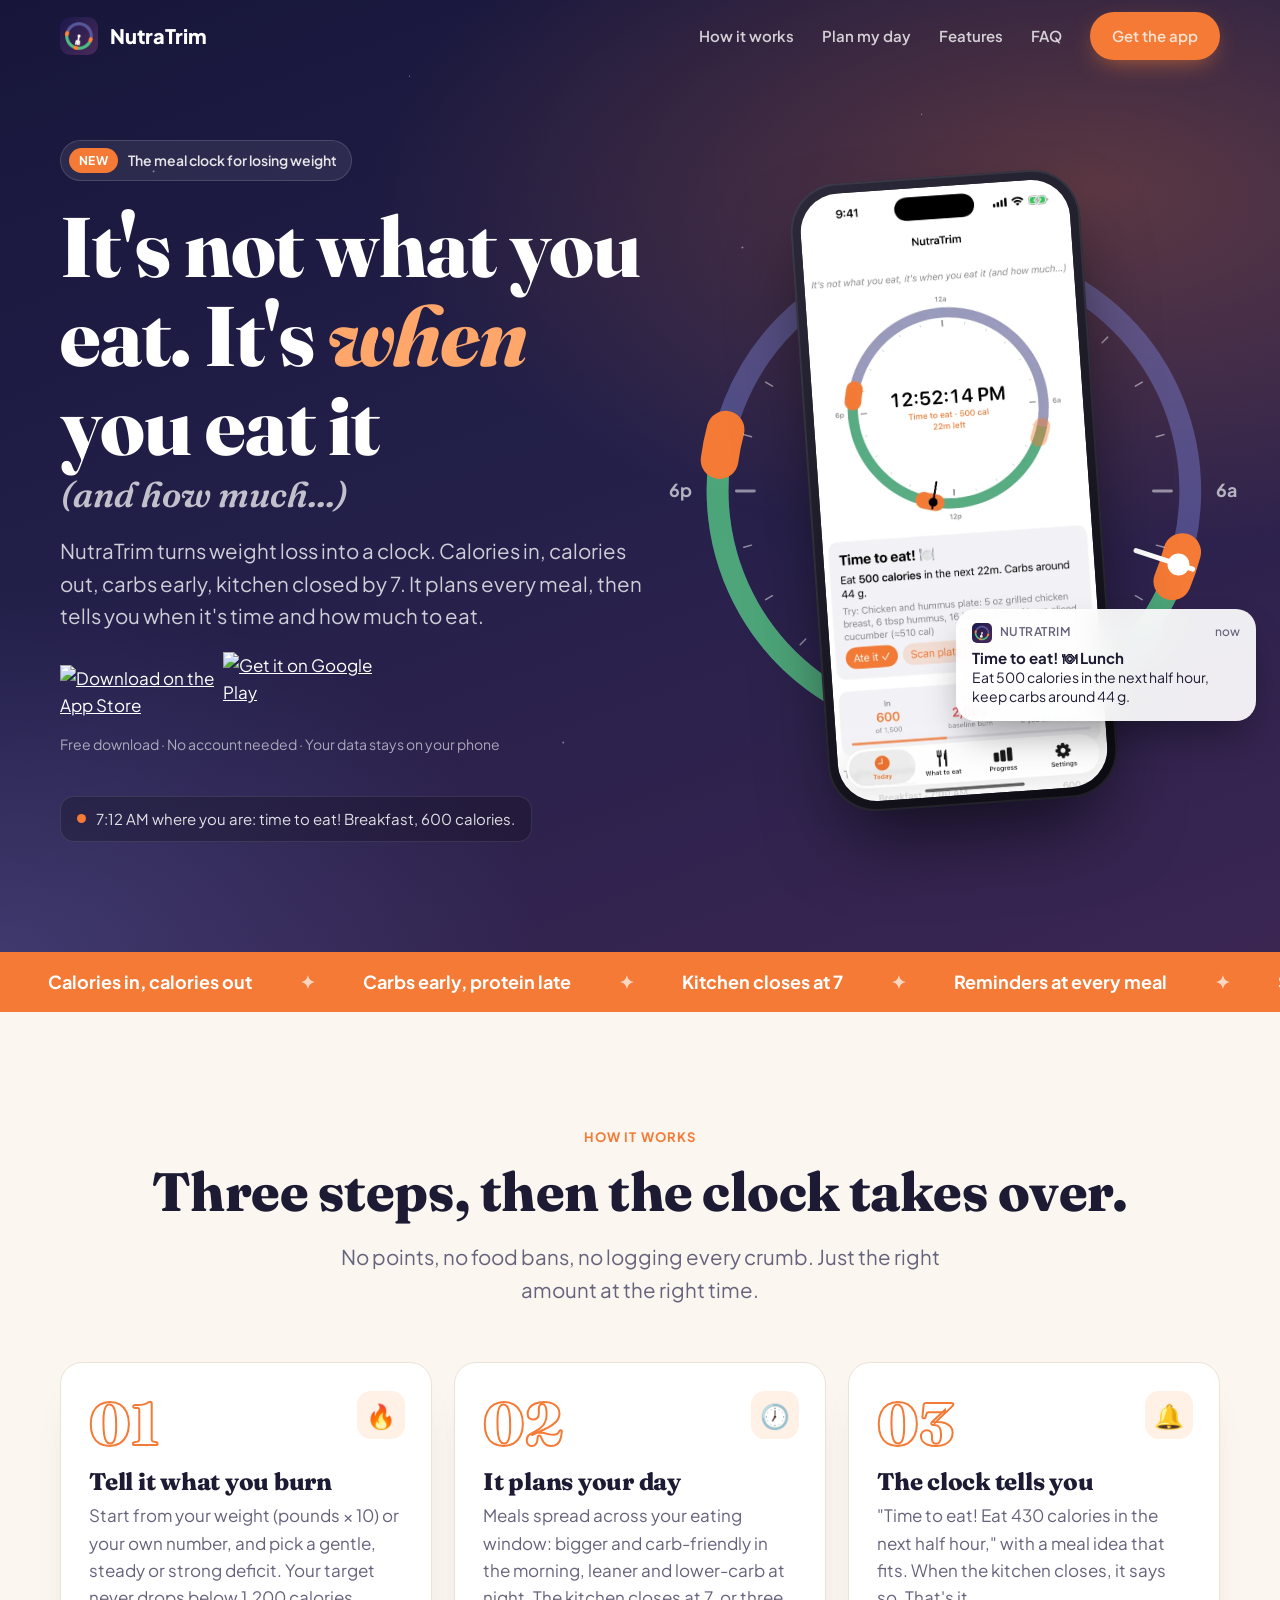
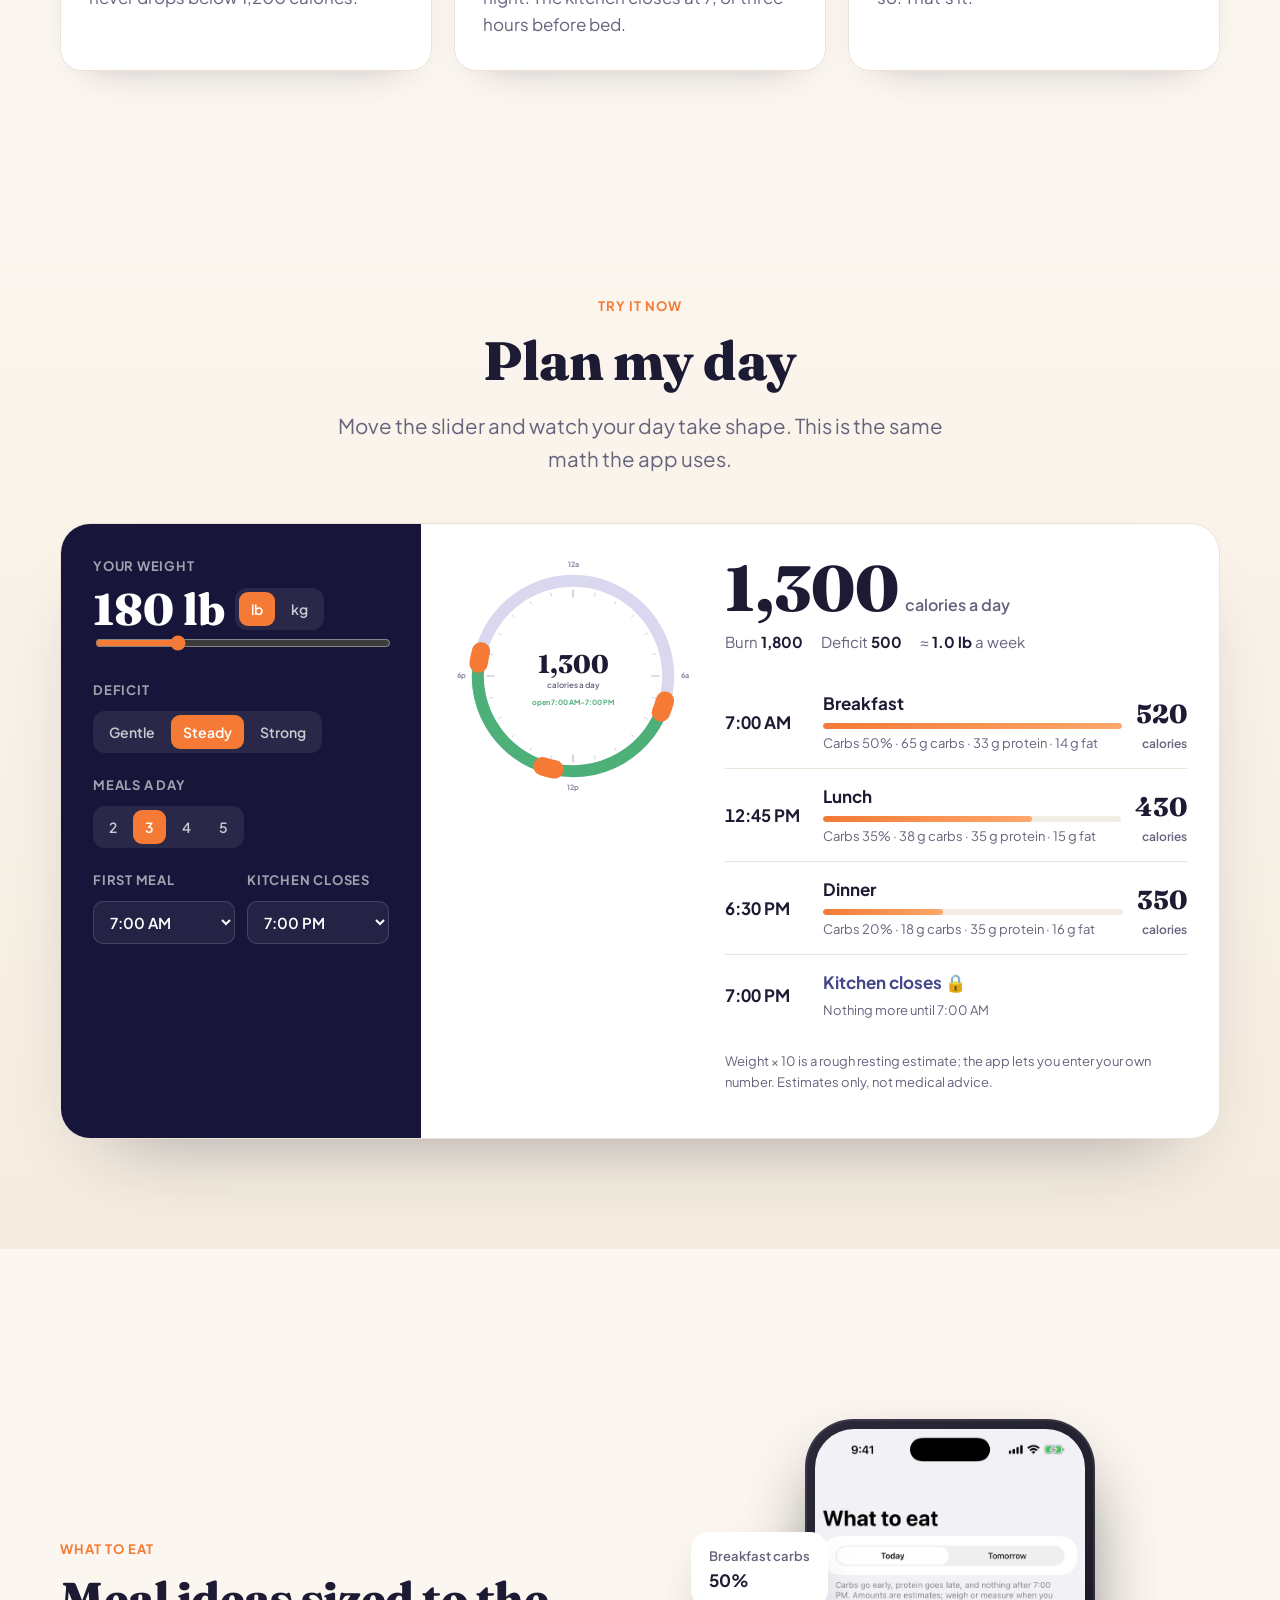
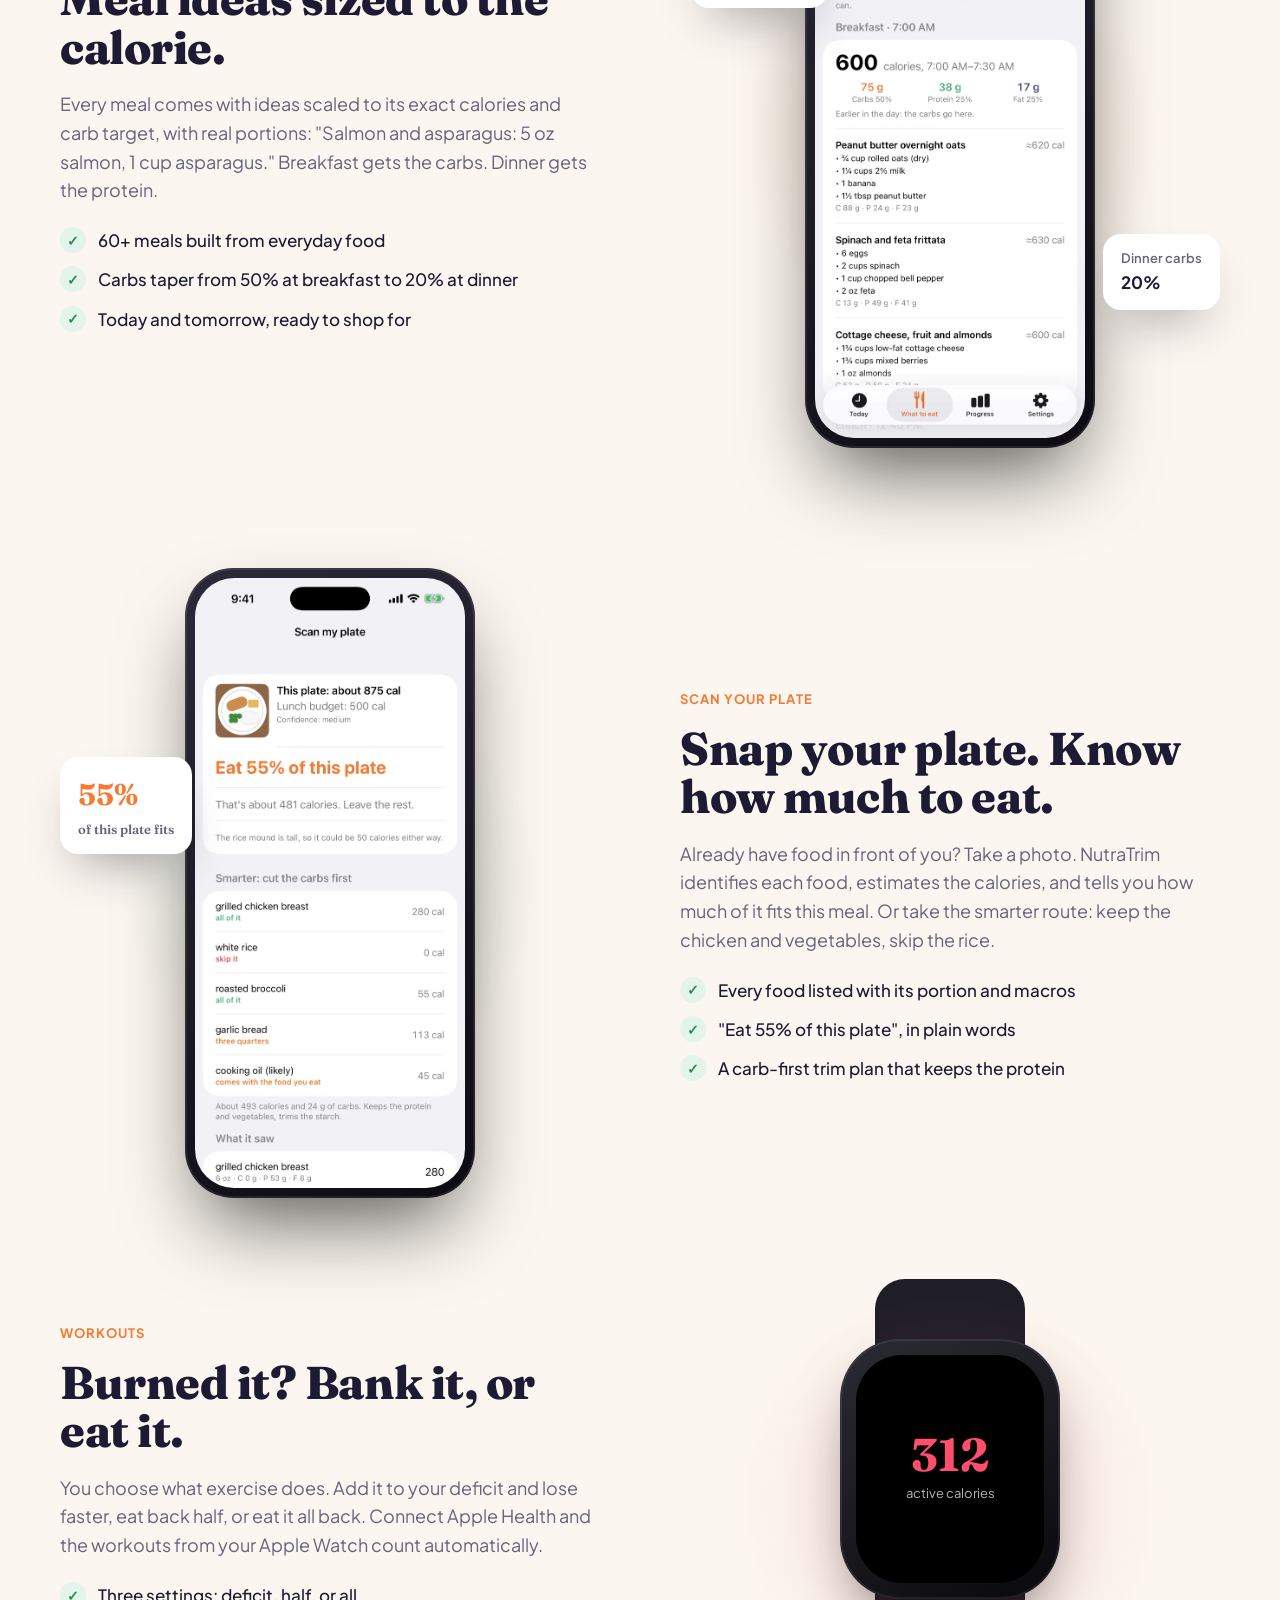
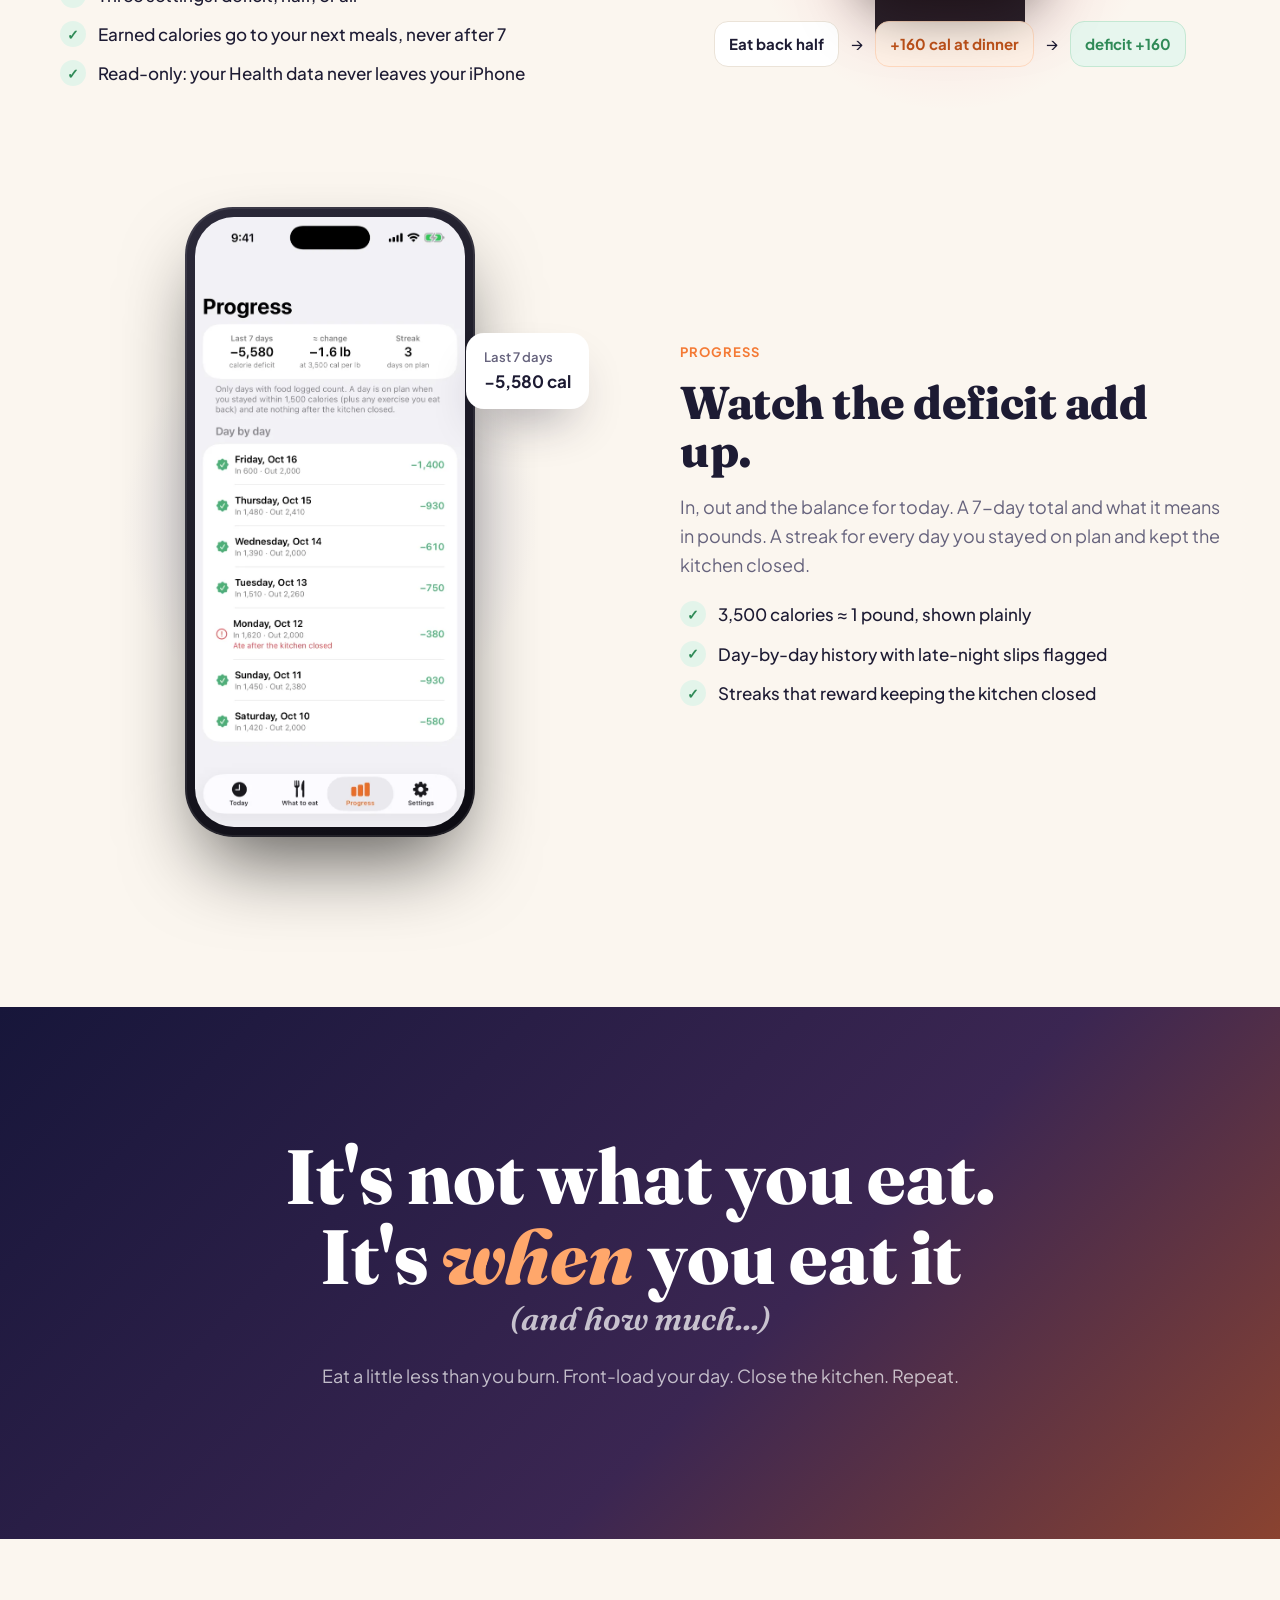
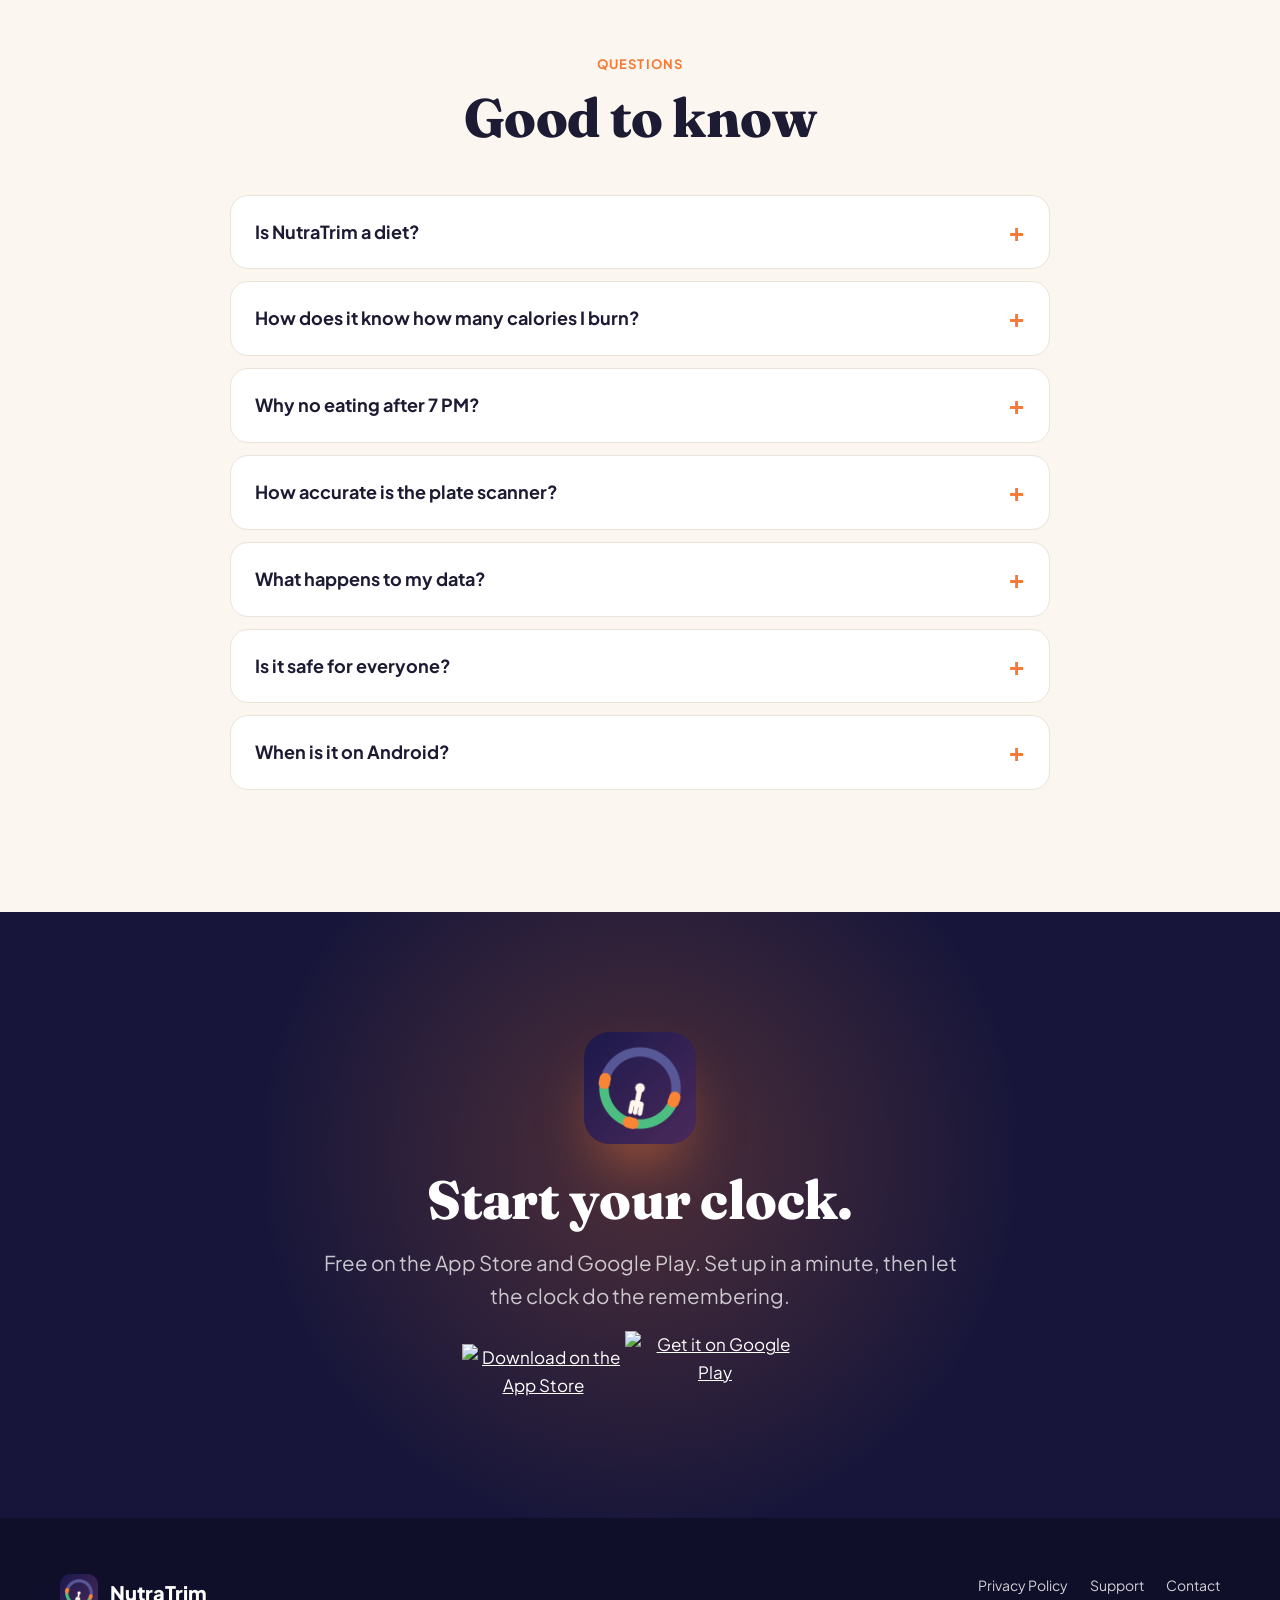
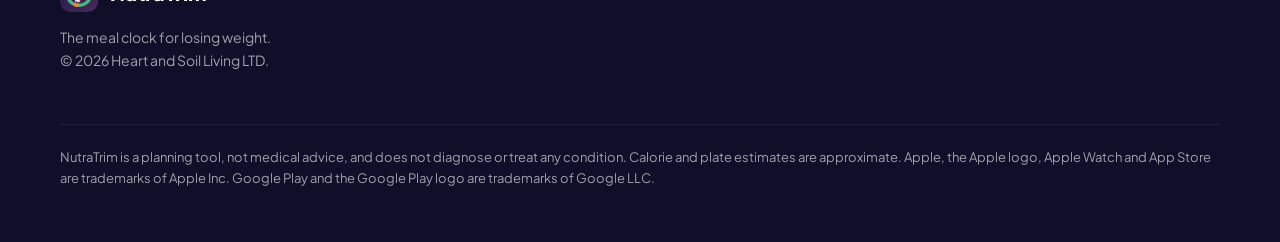
==== commit d609dc6e: "Slogan: ...when you eat it (and how much...)" ====
--- a/index.html
+++ b/index.html
@@ -3,13 +3,13 @@
 <head>
 <meta charset="utf-8">
 <meta name="viewport" content="width=device-width, initial-scale=1">
-<title>NutraTrim: It's not what you eat, it's when you eat it</title>
+<title>NutraTrim: It's not what you eat, it's when you eat it (and how much...)</title>
 <meta name="description" content="NutraTrim is the meal clock for losing weight. Calories in, calories out, carbs early, kitchen closed by 7. Reminders tell you when to eat and how much, and you can scan your plate to see how much of it fits.">
 <meta name="theme-color" content="#17163a">
 <link rel="canonical" href="https://nutratrim.net/">
 <meta property="og:type" content="website">
 <meta property="og:url" content="https://nutratrim.net/">
-<meta property="og:title" content="NutraTrim: It's not what you eat, it's when you eat it">
+<meta property="og:title" content="NutraTrim: It's not what you eat, it's when you eat it (and how much...)">
 <meta property="og:description" content="The meal clock for losing weight. Calories in, calories out, carbs early, kitchen closed by 7.">
 <meta property="og:image" content="https://nutratrim.net/img/og.jpg">
 <meta name="twitter:card" content="summary_large_image">
@@ -42,6 +42,7 @@
 h2 { font-size: clamp(34px, 4.6vw, 54px); font-weight: 800; }
 h3 { font-size: 24px; font-weight: 800; }
 em.when { font-style: italic; color: var(--orange-2); }
+.aside { display: block; margin-top: .18em; font-size: .42em; font-weight: 600; font-style: italic; letter-spacing: 0; color: rgba(255,255,255,.72); }
 .lede { font-size: clamp(18px, 1.6vw, 21px); color: var(--muted); max-width: 640px; }
 
 /* Nav */
@@ -263,7 +264,7 @@
   <div class="wrap hero-grid">
     <div>
       <span class="pill"><b>NEW</b> The meal clock for losing weight</span>
-      <h1>It's not what you eat. It's <em class="when">when</em> you eat it.</h1>
+      <h1>It's not what you eat. It's <em class="when">when</em> you eat it <span class="aside">(and how much...)</span></h1>
       <p class="lede">NutraTrim turns weight loss into a clock. Calories in, calories out, carbs early, kitchen closed by 7. It plans every meal, then tells you when it's time and how much to eat.</p>
       <div class="badges">
         <a class="badge store" data-store="appStore" href="#" aria-label="Download on the App Store"><img src="https://toolbox.marketingtools.apple.com/api/v2/badges/download-on-the-app-store/black/en-us" alt="Download on the App Store" width="162" height="54"></a>
@@ -411,7 +412,7 @@
 
 <section class="quote">
   <div class="wrap reveal">
-    <blockquote>It's not what you eat.<br>It's <em class="when">when</em> you eat it.</blockquote>
+    <blockquote>It's not what you eat.<br>It's <em class="when">when</em> you eat it <span class="aside">(and how much...)</span></blockquote>
     <p>Eat a little less than you burn. Front-load your day. Close the kitchen. Repeat.</p>
   </div>
 </section>
@@ -568,7 +569,7 @@
 const NOTES = [
   ["now", "Time to eat! 🍽 Breakfast", "Eat 600 calories in the next half hour. Try: Greek yogurt berry bowl."],
   ["now", "Time to eat! 🍽 Lunch", "Eat 500 calories in the next half hour, keep carbs around 44 g."],
-  ["now", "Kitchen's closed 🔒", "No more food until 7:00 AM tomorrow. It's not what you eat, it's when you eat it."],
+  ["now", "Kitchen's closed 🔒", "No more food until 7:00 AM tomorrow. It's not what you eat, it's when you eat it (and how much...)"],
   ["now", "Time to eat! 🍽 Dinner", "Eat 400 calories in the next half hour. Try: salmon and asparagus."],
 ];
 function noteHTML([when, title, body]) {
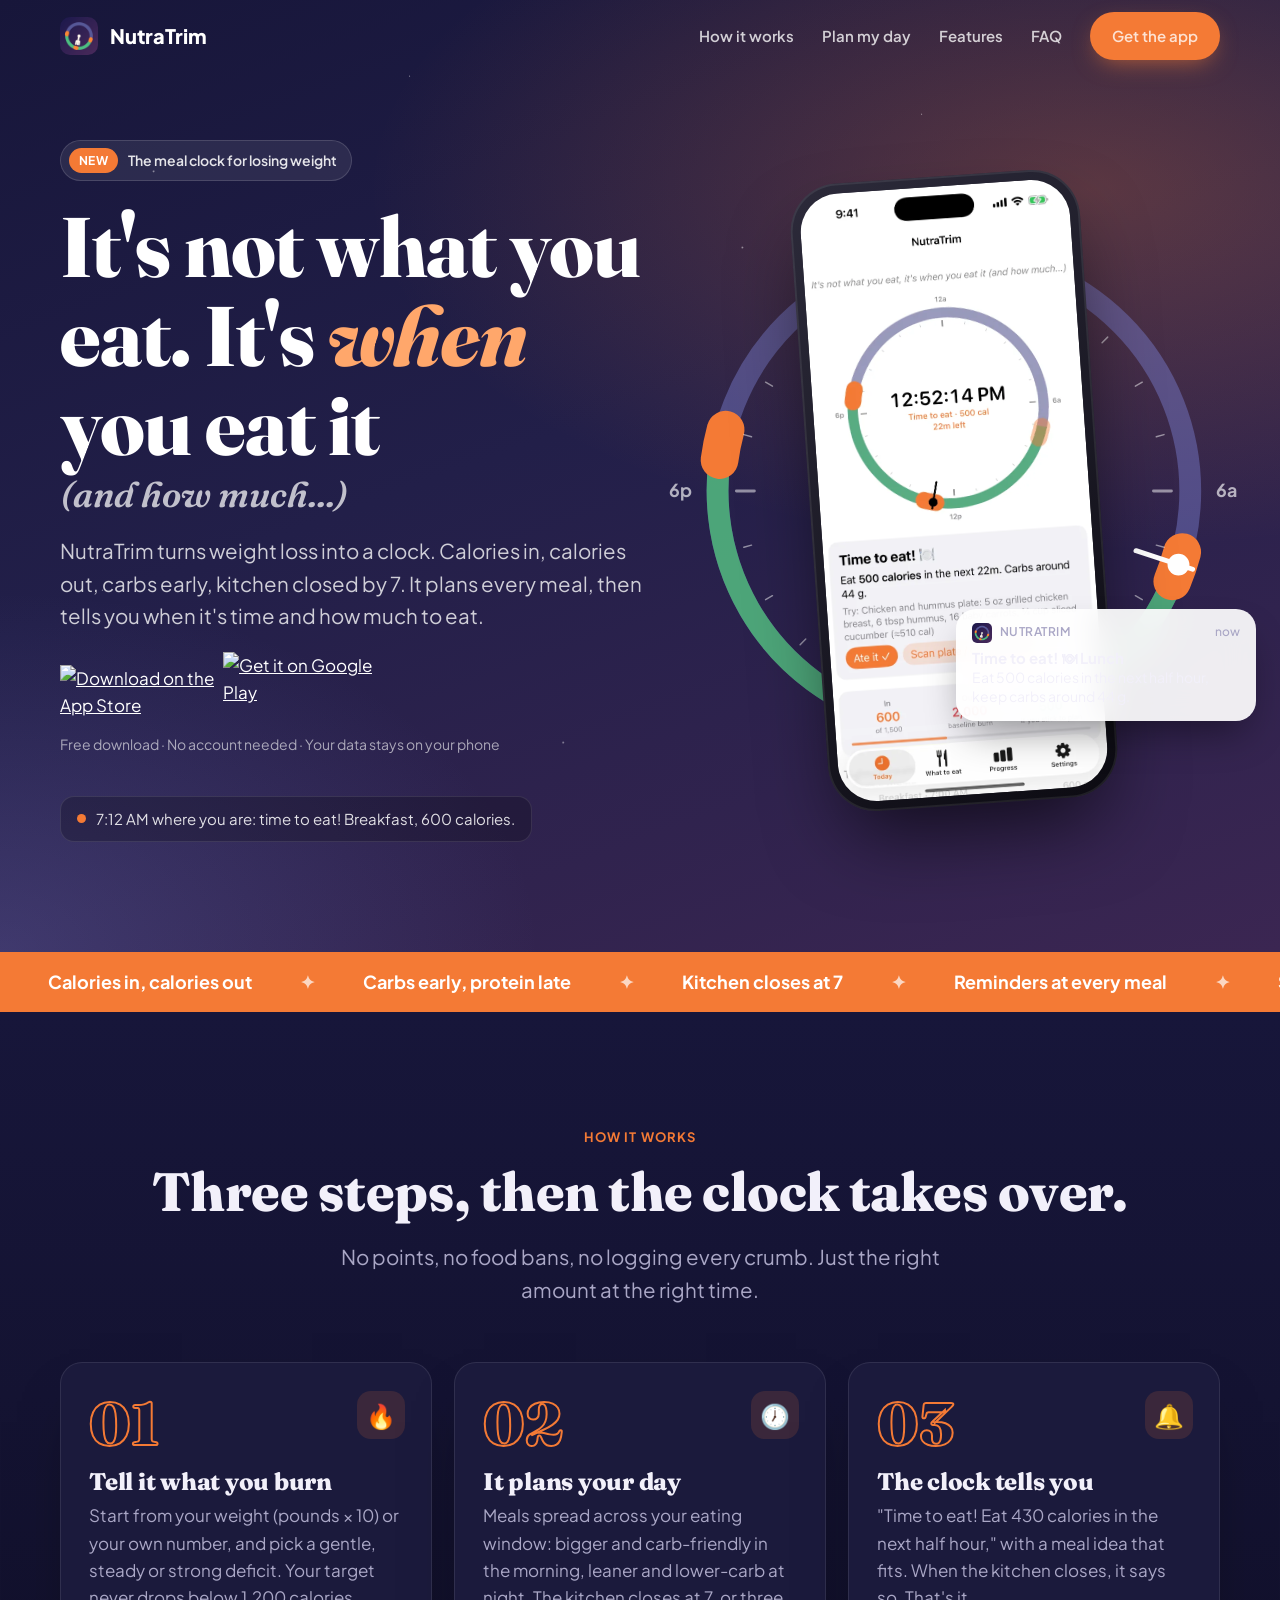
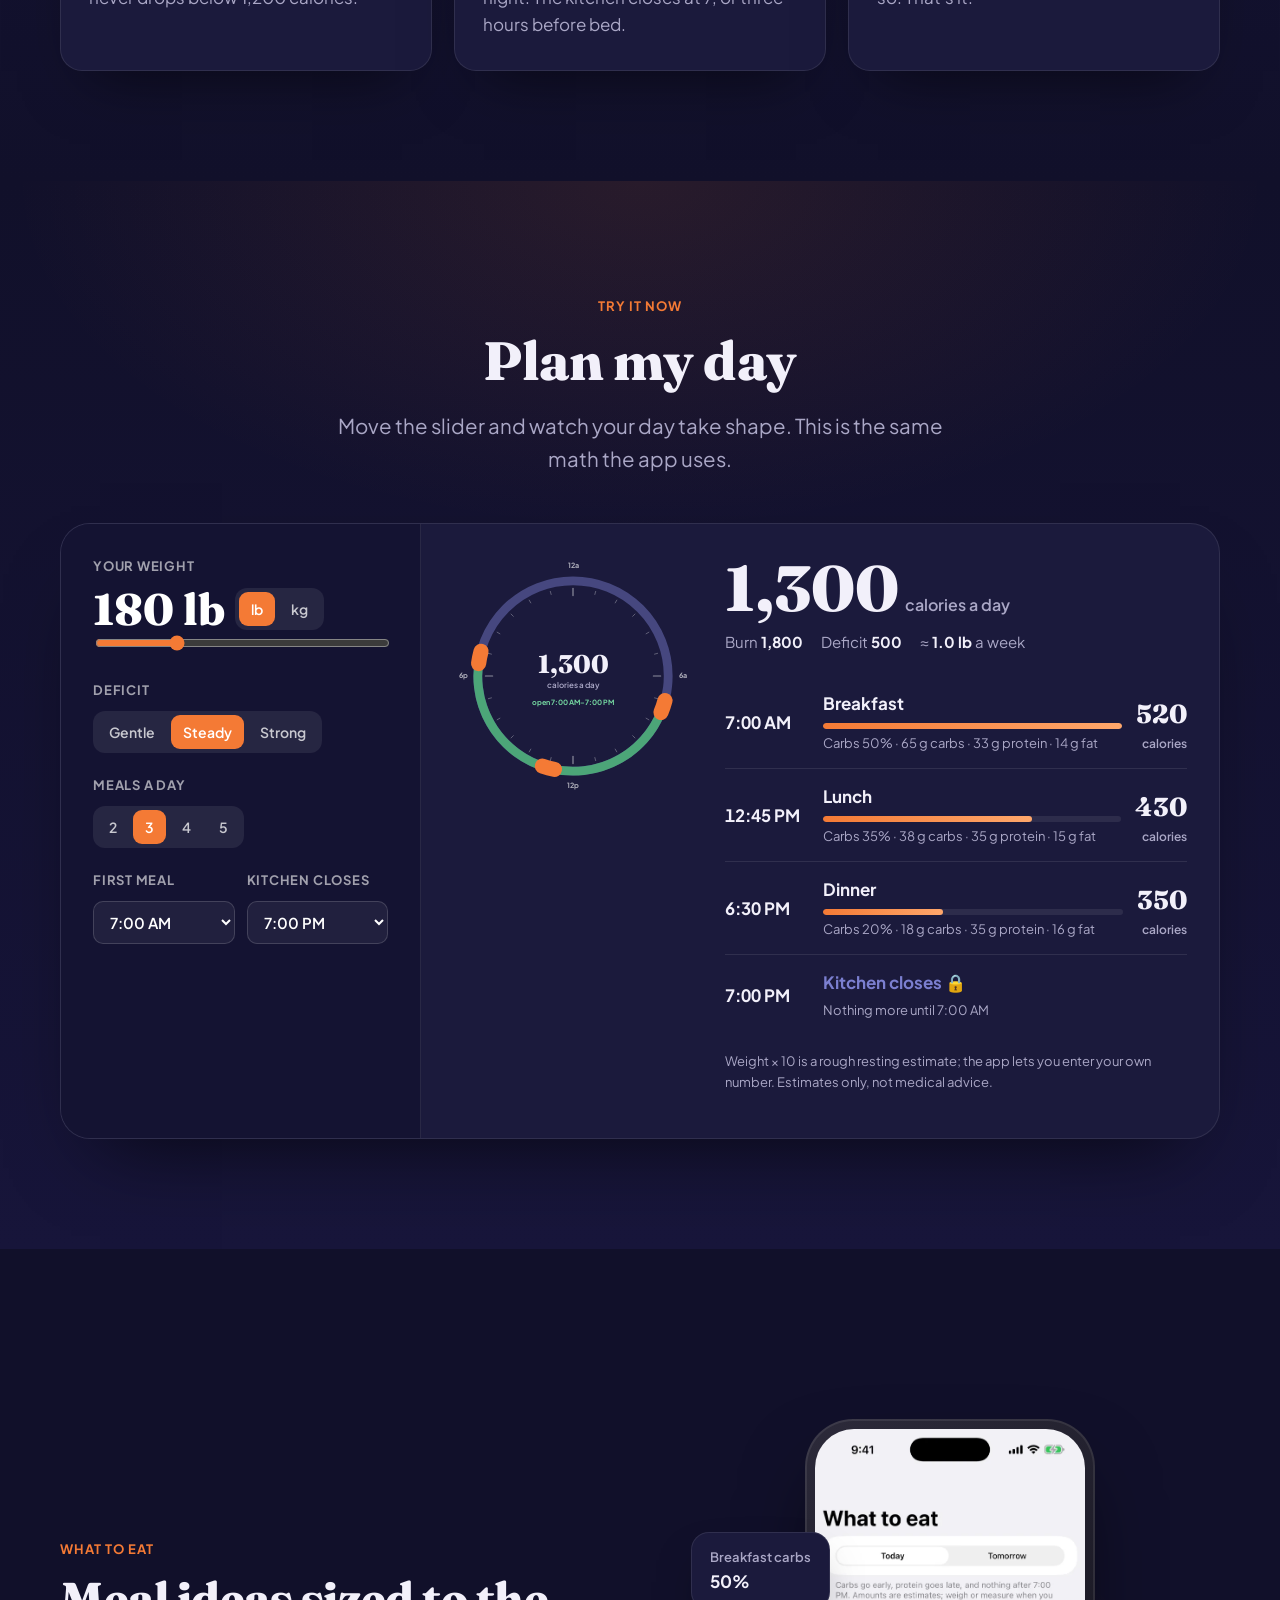
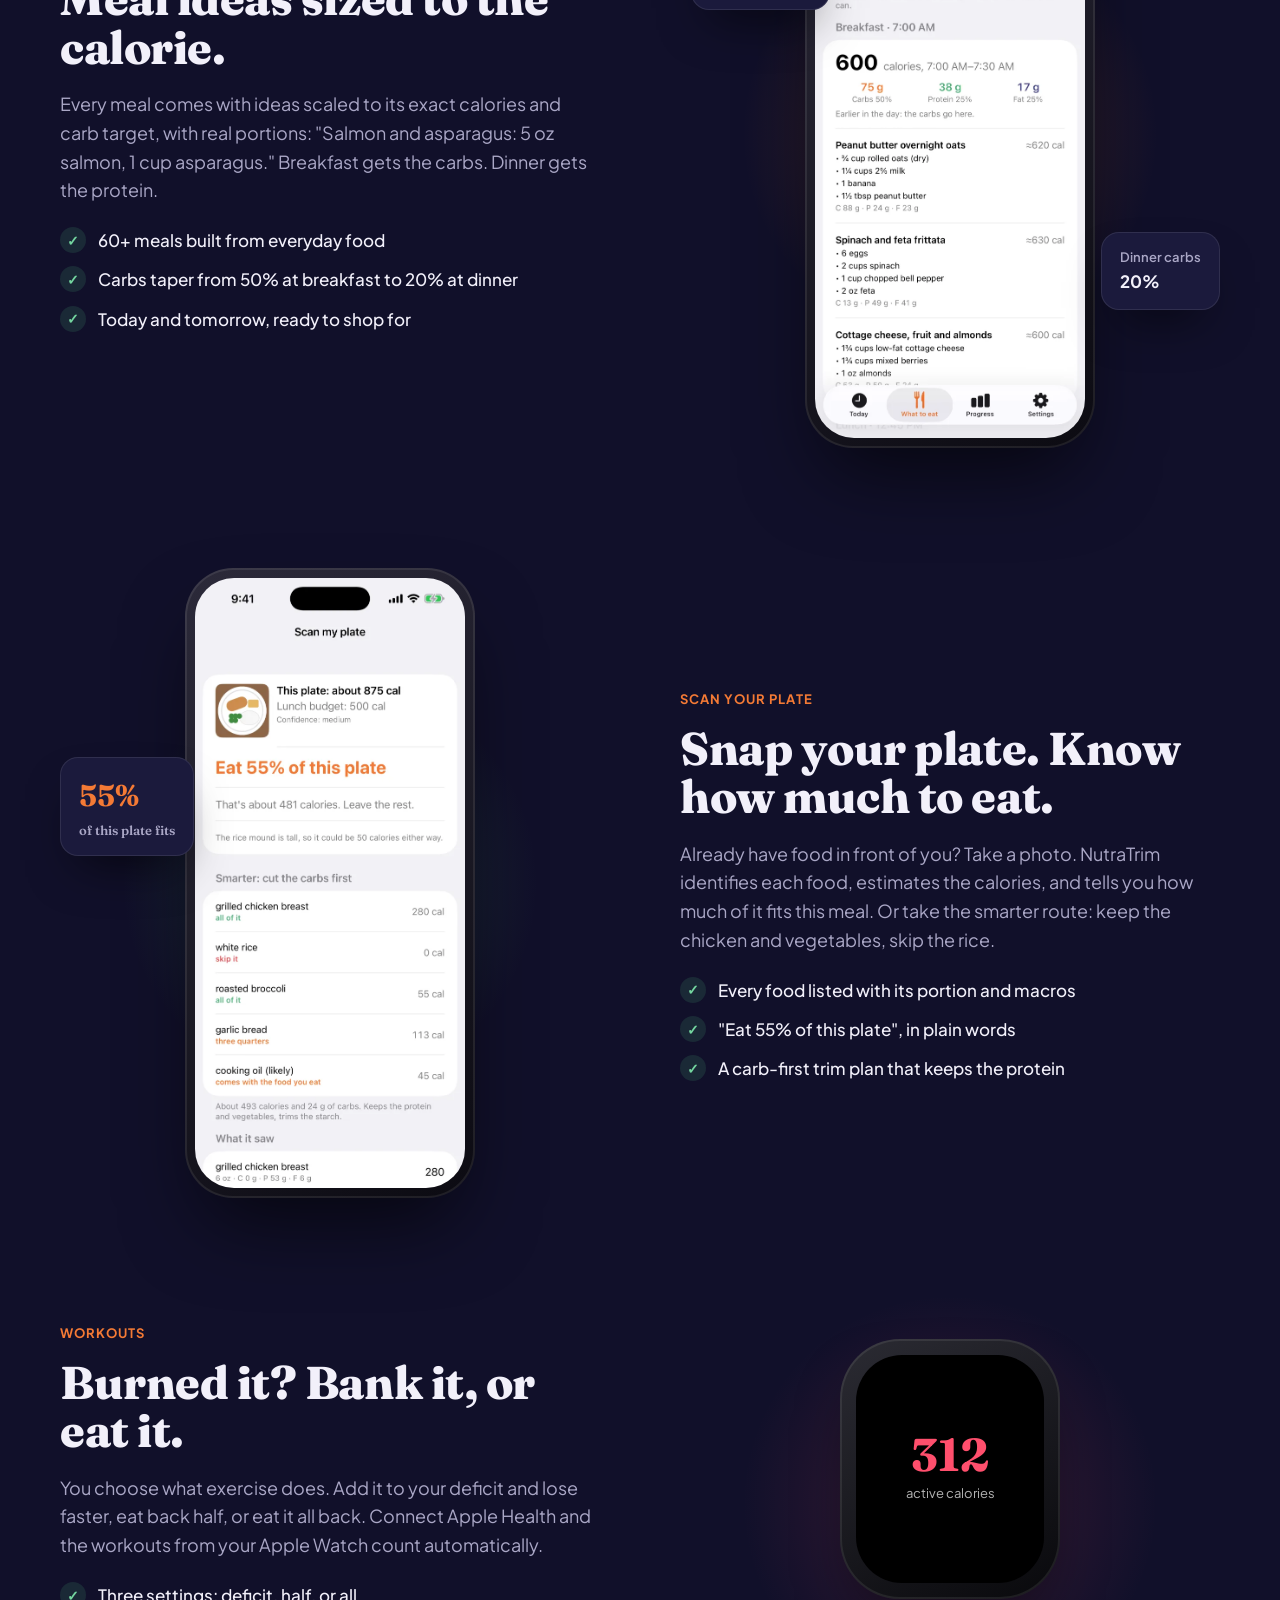
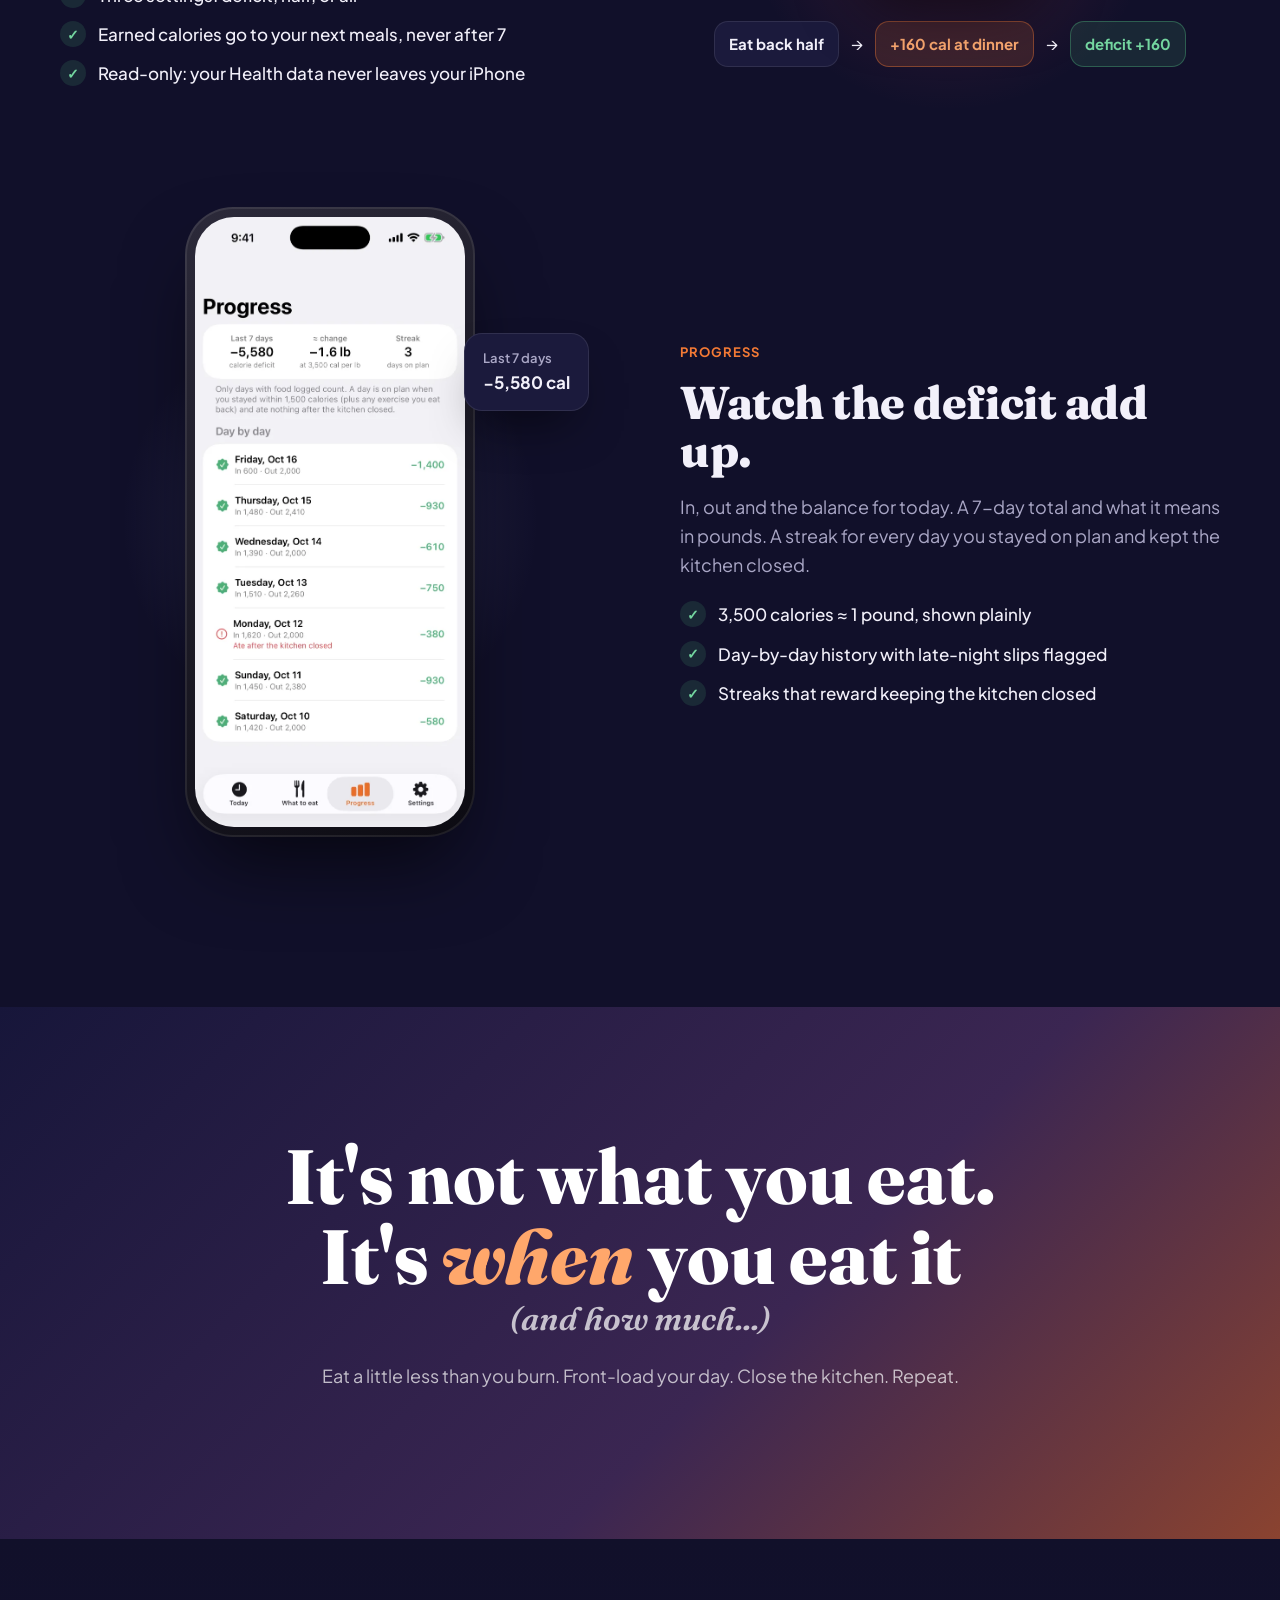
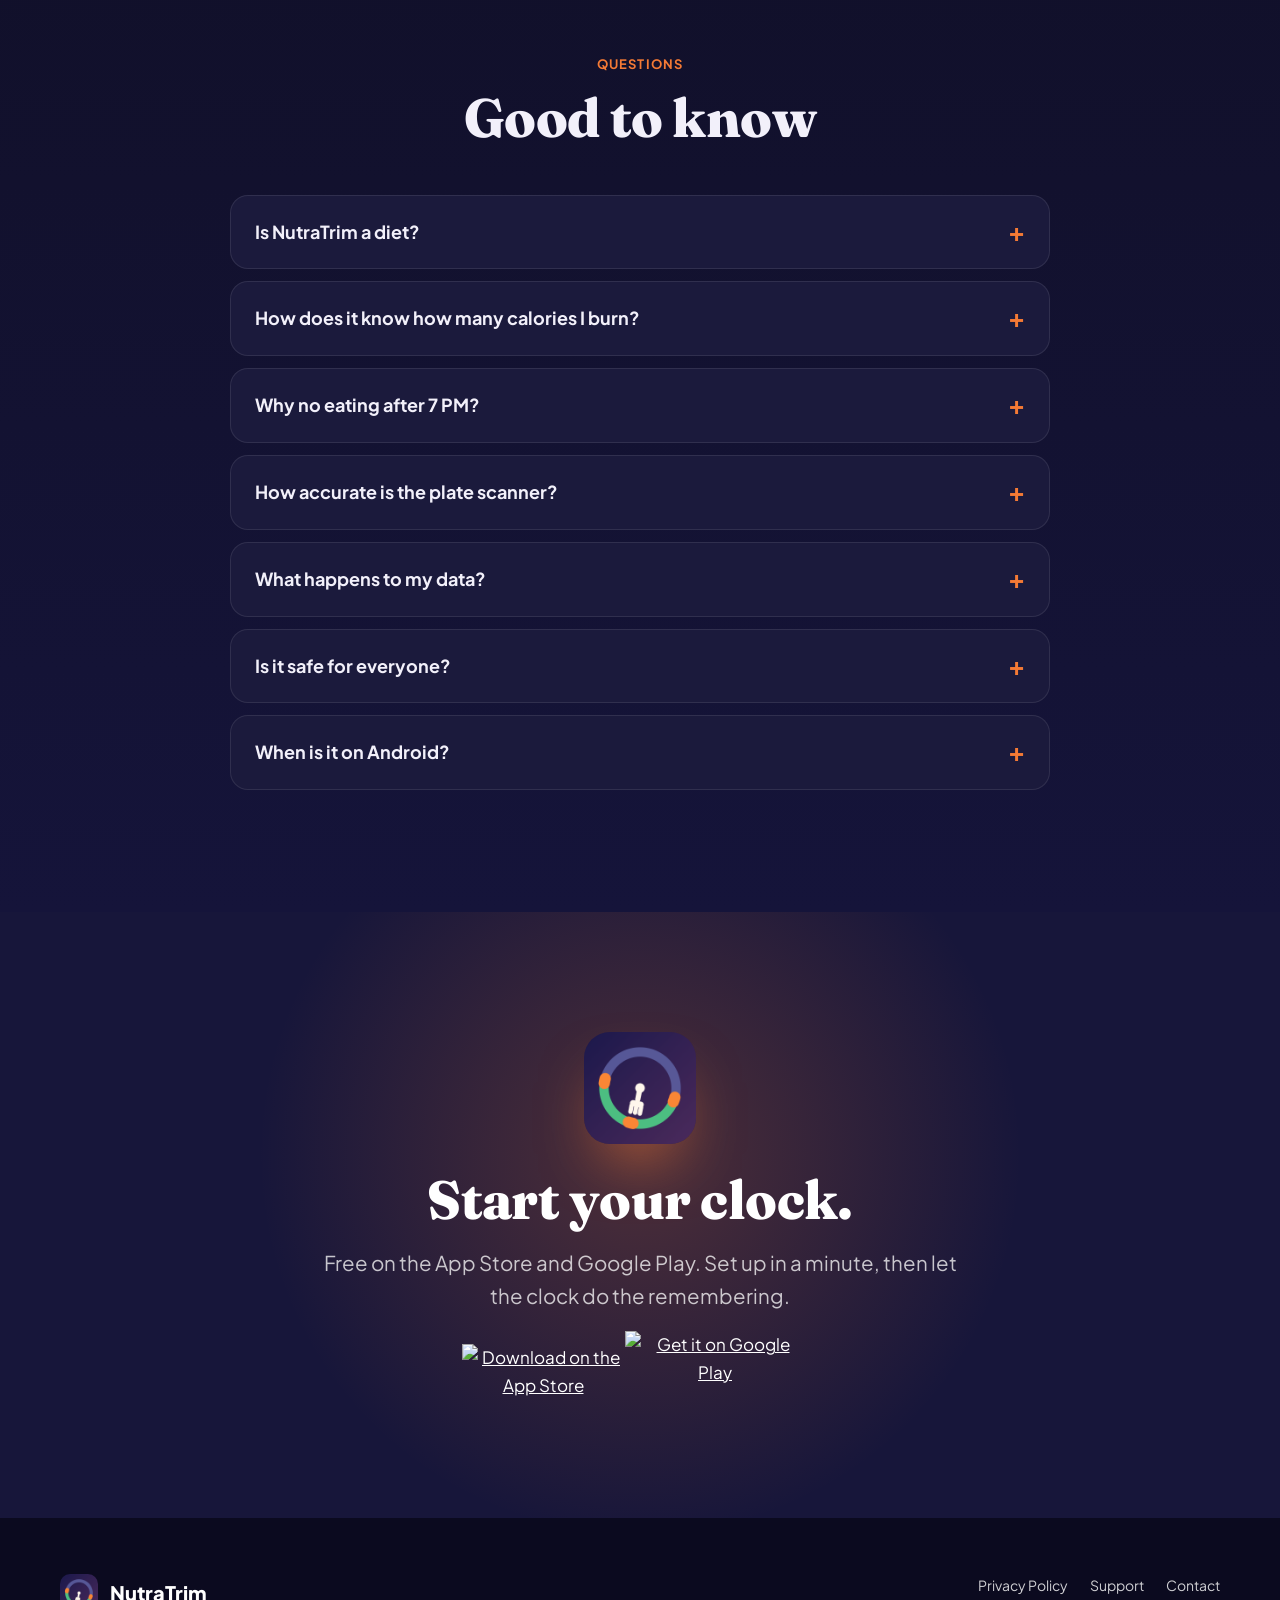
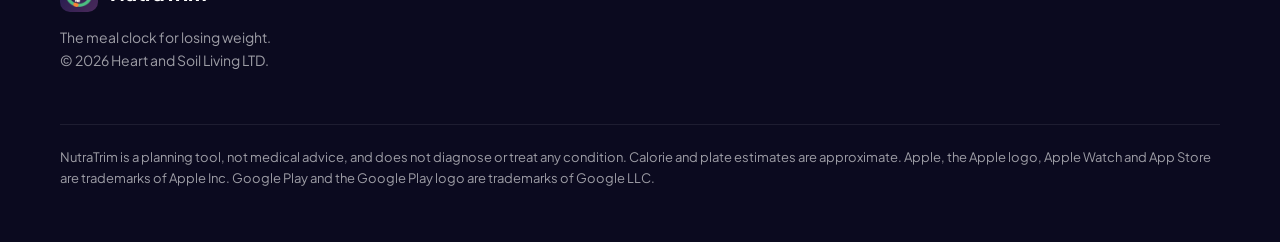
==== commit cf23d732: "Dark theme for the whole site" ====
--- a/index.html
+++ b/index.html
@@ -5,7 +5,7 @@
 <meta name="viewport" content="width=device-width, initial-scale=1">
 <title>NutraTrim: It's not what you eat, it's when you eat it (and how much...)</title>
 <meta name="description" content="NutraTrim is the meal clock for losing weight. Calories in, calories out, carbs early, kitchen closed by 7. Reminders tell you when to eat and how much, and you can scan your plate to see how much of it fits.">
-<meta name="theme-color" content="#17163a">
+<meta name="theme-color" content="#11102a">
 <link rel="canonical" href="https://nutratrim.net/">
 <meta property="og:type" content="website">
 <meta property="og:url" content="https://nutratrim.net/">
@@ -23,10 +23,11 @@
 </script>
 <style>
 :root {
+  color-scheme: dark;
   --night: #17163a; --night-2: #221f49; --plum: #3b2652; --ember: #8a4330;
   --orange: #f47a35; --orange-2: #ffa76b; --peach: #ffd2a8;
   --green: #4db078; --indigo: #7b7fd0; --indigo-dim: #45478a;
-  --cream: #fbf6ef; --paper: #ffffff; --ink: #1d1b33; --muted: #66637d; --line: #ebe3d8;
+  --cream: #11102a; --paper: #1b1a3c; --ink: #f2f0fa; --muted: #aaa7c6; --line: rgba(255,255,255,.09);
   --radius: 22px;
   --display: "Fraunces", Georgia, serif;
   --body: "Plus Jakarta Sans", -apple-system, BlinkMacSystemFont, "Segoe UI", Roboto, sans-serif;
@@ -107,19 +108,22 @@
 
 /* Sections */
 section { padding: 110px 0; }
+#how { background: linear-gradient(180deg, #17163a 0%, #11102a 100%); }
+#features { background: #11102a; }
+#faq { background: linear-gradient(180deg, #11102a, #15143a); }
 .center { text-align: center; }
 .center .lede { margin-inline: auto; }
 .steps { display: grid; grid-template-columns: repeat(3, 1fr); gap: 22px; margin-top: 56px; }
-.step { position: relative; background: var(--paper); border: 1px solid var(--line); border-radius: var(--radius); padding: 30px 28px 32px; box-shadow: 0 20px 40px -30px rgba(29,27,51,.35); }
+.step { position: relative; background: var(--paper); border: 1px solid var(--line); border-radius: var(--radius); padding: 30px 28px 32px; box-shadow: 0 30px 60px -30px rgba(0,0,0,.6); }
 .step .num { font-family: var(--display); font-size: 60px; font-weight: 800; line-height: 1; color: transparent; -webkit-text-stroke: 2px var(--orange); }
 .step h3 { margin: 16px 0 8px; }
 .step p { margin: 0; color: var(--muted); }
-.step .ico { position: absolute; top: 28px; right: 26px; width: 48px; height: 48px; border-radius: 14px; display: grid; place-items: center; font-size: 24px; background: #fff1e6; }
+.step .ico { position: absolute; top: 28px; right: 26px; width: 48px; height: 48px; border-radius: 14px; display: grid; place-items: center; font-size: 24px; background: rgba(244,122,53,.14); }
 
 /* Planner */
-.planner { background: linear-gradient(180deg, var(--cream), #f5ecdf); }
-.planner-card { margin-top: 48px; display: grid; grid-template-columns: 360px 1fr; background: var(--paper); border-radius: 30px; border: 1px solid var(--line); overflow: hidden; box-shadow: 0 40px 80px -50px rgba(29,27,51,.45); }
-.controls { padding: 32px; background: var(--night); color: #fff; display: grid; gap: 22px; align-content: start; }
+.planner { background: radial-gradient(900px 500px at 50% 0%, rgba(244,122,53,.10), transparent 70%), linear-gradient(180deg, #11102a, #17153a); }
+.planner-card { margin-top: 48px; display: grid; grid-template-columns: 360px 1fr; background: var(--paper); border-radius: 30px; border: 1px solid var(--line); overflow: hidden; box-shadow: 0 40px 80px -40px rgba(0,0,0,.7); }
+.controls { padding: 32px; background: #141332; border-right: 1px solid var(--line); color: #fff; display: grid; gap: 22px; align-content: start; }
 .controls label { display: block; font-size: 13px; font-weight: 700; letter-spacing: .06em; text-transform: uppercase; color: rgba(255,255,255,.6); margin-bottom: 10px; }
 .weight-row { display: flex; align-items: center; gap: 10px; }
 .weight-row output { font-family: var(--display); font-size: 44px; font-weight: 800; line-height: 1; min-width: 120px; }
@@ -129,7 +133,7 @@
 input[type=range] { width: 100%; accent-color: var(--orange); }
 .times { display: grid; grid-template-columns: 1fr 1fr; gap: 12px; }
 select { width: 100%; padding: 10px 12px; border-radius: 10px; border: 1px solid rgba(255,255,255,.15); background: rgba(255,255,255,.06); color: #fff; font: 600 15px var(--body); }
-select option { color: var(--ink); }
+select option { color: #f2f0fa; background: #1b1a3c; }
 .result { padding: 32px; display: grid; grid-template-columns: 240px 1fr; gap: 32px; align-items: start; }
 .big-number { font-family: var(--display); font-size: 64px; font-weight: 800; line-height: 1; }
 .big-number small { font: 600 16px var(--body); color: var(--muted); margin-left: 6px; }
@@ -139,12 +143,12 @@
 .meal:first-of-type { border-top: 0; }
 .meal time { font-weight: 700; font-variant-numeric: tabular-nums; }
 .meal .name { font-weight: 700; }
-.carbbar { height: 6px; border-radius: 6px; background: #f1ece4; margin-top: 6px; overflow: hidden; }
+.carbbar { height: 6px; border-radius: 6px; background: rgba(255,255,255,.08); margin-top: 6px; overflow: hidden; }
 .carbbar i { display: block; height: 100%; border-radius: 6px; background: linear-gradient(90deg, var(--orange), var(--orange-2)); transition: width .5s; }
 .meal .macros { font-size: 13px; color: var(--muted); margin-top: 4px; }
 .meal .cal { font-family: var(--display); font-size: 26px; font-weight: 800; text-align: right; }
 .meal .cal small { display: block; font: 600 12px var(--body); color: var(--muted); }
-.meal.closed .name { color: var(--indigo-dim); }
+.meal.closed .name { color: var(--indigo); }
 .note { font-size: 13px; color: var(--muted); margin-top: 16px; }
 
 /* Feature rows */
@@ -156,8 +160,8 @@
 .feature .visual::before { content: ""; position: absolute; width: 420px; height: 420px; border-radius: 50%; background: radial-gradient(circle, var(--glow, rgba(244,122,53,.22)), transparent 70%); }
 .ticks { list-style: none; padding: 0; margin: 22px 0 0; display: grid; gap: 12px; }
 .ticks li { display: flex; gap: 12px; align-items: flex-start; font-weight: 500; }
-.ticks li::before { content: "✓"; flex: none; width: 26px; height: 26px; border-radius: 50%; background: #e3f4ea; color: #2f8a57; display: grid; place-items: center; font-weight: 800; font-size: 14px; }
-.callout { position: absolute; z-index: 2; padding: 14px 18px; border-radius: 18px; background: var(--paper); box-shadow: 0 24px 50px -20px rgba(29,27,51,.45); font-weight: 700; }
+.ticks li::before { content: "✓"; flex: none; width: 26px; height: 26px; border-radius: 50%; background: rgba(77,176,120,.16); color: #74d6a0; display: grid; place-items: center; font-weight: 800; font-size: 14px; }
+.callout { position: absolute; z-index: 2; padding: 14px 18px; border-radius: 18px; background: var(--paper); border: 1px solid var(--line); box-shadow: 0 24px 50px -20px rgba(0,0,0,.7); font-weight: 700; }
 .callout small { display: block; font-weight: 600; color: var(--muted); font-size: 13px; }
 .callout.big { font-family: var(--display); font-size: 30px; color: var(--orange); }
 
@@ -172,8 +176,8 @@
 .watch .face span { font-size: 13px; color: rgba(255,255,255,.7); }
 .flow { display: flex; align-items: center; gap: 12px; flex-wrap: wrap; justify-content: center; }
 .chip { padding: 10px 14px; border-radius: 14px; background: var(--paper); border: 1px solid var(--line); font-weight: 700; font-size: 15px; }
-.chip.o { background: #fff1e6; border-color: #ffd9bf; color: #c2531a; }
-.chip.g { background: #e7f6ee; border-color: #c4e8d3; color: #2f8a57; }
+.chip.o { background: rgba(244,122,53,.15); border-color: rgba(244,122,53,.4); color: #ffab72; }
+.chip.g { background: rgba(77,176,120,.15); border-color: rgba(77,176,120,.4); color: #74d6a0; }
 
 /* Quote */
 .quote { background: linear-gradient(135deg, var(--night), var(--plum) 60%, var(--ember)); color: #fff; text-align: center; padding: 130px 0; position: relative; overflow: hidden; }
@@ -197,14 +201,14 @@
 .download .badges { justify-content: center; }
 .download .lede { color: rgba(255,255,255,.75); margin-inline: auto; margin-top: 18px; }
 
-footer { background: #100f29; color: rgba(255,255,255,.6); padding: 56px 0 40px; font-size: 14px; }
+footer { background: #0b0a1f; color: rgba(255,255,255,.6); padding: 56px 0 40px; font-size: 14px; }
 footer .wrap { display: grid; grid-template-columns: 1.4fr 1fr; gap: 40px; }
 footer nav { display: flex; gap: 22px; flex-wrap: wrap; justify-content: flex-end; }
 footer a { color: rgba(255,255,255,.8); text-decoration: none; }
 footer a:hover { color: #fff; }
 footer .disclaimer { grid-column: 1 / -1; border-top: 1px solid rgba(255,255,255,.08); padding-top: 22px; font-size: 13px; line-height: 1.6; }
 
-.toast { position: fixed; left: 50%; bottom: 28px; transform: translate(-50%, 30px); opacity: 0; background: var(--ink); color: #fff; padding: 14px 20px; border-radius: 14px; font-weight: 600; font-size: 15px; box-shadow: 0 20px 40px -10px rgba(0,0,0,.5); transition: opacity .3s, transform .3s; z-index: 100; pointer-events: none; max-width: calc(100% - 32px); text-align: center; }
+.toast { position: fixed; left: 50%; bottom: 28px; transform: translate(-50%, 30px); opacity: 0; background: #2b2958; border: 1px solid rgba(255,255,255,.12); color: #fff; padding: 14px 20px; border-radius: 14px; font-weight: 600; font-size: 15px; box-shadow: 0 20px 40px -10px rgba(0,0,0,.5); transition: opacity .3s, transform .3s; z-index: 100; pointer-events: none; max-width: calc(100% - 32px); text-align: center; }
 .toast.show { opacity: 1; transform: translate(-50%, 0); }
 
 /* Reveal on scroll */
@@ -519,7 +523,7 @@
   return `M${x1.toFixed(1)} ${y1.toFixed(1)} A${r} ${r} 0 ${large} 1 ${x2.toFixed(1)} ${y2.toFixed(1)}`;
 }
 function el(tag, attrs, parent) { const e = document.createElementNS(NS, tag); for (const k in attrs) e.setAttribute(k, attrs[k]); parent && parent.appendChild(e); return e; }
-function drawDial(svg, p, { dark, hand }) {
+function drawDial(svg, p, { dark, hand, center }) {
   svg.innerHTML = "";
   const r = 238, w = dark ? 22 : 30;
   el("circle", { cx: 300, cy: 300, r, fill: "none", stroke: dark ? "rgba(123,127,208,.45)" : "#d9d8ef", "stroke-width": w }, svg);
@@ -534,12 +538,12 @@
       t.textContent = ["12a", "6a", "12p", "6p"][h / 6];
     }
   }
-  if (!dark) {
-    const t1 = el("text", { x: 300, y: 292, "text-anchor": "middle", "font-size": 64, "font-weight": 800, fill: "#1d1b33", "font-family": "Fraunces, serif" }, svg);
+  if (center) {
+    const t1 = el("text", { x: 300, y: 292, "text-anchor": "middle", "font-size": 64, "font-weight": 800, fill: "#f2f0fa", "font-family": "Fraunces, serif" }, svg);
     t1.textContent = fmt(p.target);
-    const t2 = el("text", { x: 300, y: 330, "text-anchor": "middle", "font-size": 20, "font-weight": 600, fill: "#66637d", "font-family": "Plus Jakarta Sans, sans-serif" }, svg);
+    const t2 = el("text", { x: 300, y: 330, "text-anchor": "middle", "font-size": 20, "font-weight": 600, fill: "#aaa7c6", "font-family": "Plus Jakarta Sans, sans-serif" }, svg);
     t2.textContent = "calories a day";
-    const t3 = el("text", { x: 300, y: 372, "text-anchor": "middle", "font-size": 18, "font-weight": 700, fill: "#4db078", "font-family": "Plus Jakarta Sans, sans-serif" }, svg);
+    const t3 = el("text", { x: 300, y: 372, "text-anchor": "middle", "font-size": 18, "font-weight": 700, fill: "#74d6a0", "font-family": "Plus Jakarta Sans, sans-serif" }, svg);
     t3.textContent = `open ${clock(p.first)}–${clock(p.close)}`;
   }
   if (hand != null) {
@@ -600,8 +604,8 @@
   const perWeek = p.deficit * 7 / 3500, rate = state.unit === "lb" ? `${perWeek.toFixed(1)} lb` : `${(perWeek / 2.20462).toFixed(1)} kg`;
   document.getElementById("stats").innerHTML =
     `<span>Burn <b>${fmt(p.baseline)}</b></span><span>Deficit <b>${fmt(p.deficit)}</b></span><span>≈ <b>${rate}</b> a week</span>` +
-    (p.deficit < state.deficit ? `<span style="color:#c2531a">Floor of 1,200 applied</span>` : "") +
-    (p.count < state.meals ? `<span style="color:#c2531a">Only ${p.count} meals fit 2 hours apart</span>` : "");
+    (p.deficit < state.deficit ? `<span style="color:#ffab72">Floor of 1,200 applied</span>` : "") +
+    (p.count < state.meals ? `<span style="color:#ffab72">Only ${p.count} meals fit 2 hours apart</span>` : "");
   document.getElementById("meals").innerHTML = p.meals.map(m => `
     <div class="meal"><time>${clock(m.start)}</time>
       <div><div class="name">${m.name}</div>
@@ -609,7 +613,7 @@
         <div class="macros">Carbs ${m.carb}% · ${m.g.c} g carbs · ${m.g.p} g protein · ${m.g.f} g fat</div></div>
       <div class="cal">${m.cal}<small>calories</small></div></div>`).join("") +
     `<div class="meal closed"><time>${clock(p.close)}</time><div><div class="name">Kitchen closes 🔒</div><div class="macros">Nothing more until ${clock(p.first)}</div></div><div></div></div>`;
-  drawDial(document.getElementById("planDial"), p, { dark: false });
+  drawDial(document.getElementById("planDial"), p, { dark: true, center: true });
 }
 weightIn.addEventListener("input", () => { state.weight = +weightIn.value; render(); });
 document.querySelectorAll("[data-unit]").forEach(b => b.addEventListener("click", () => {
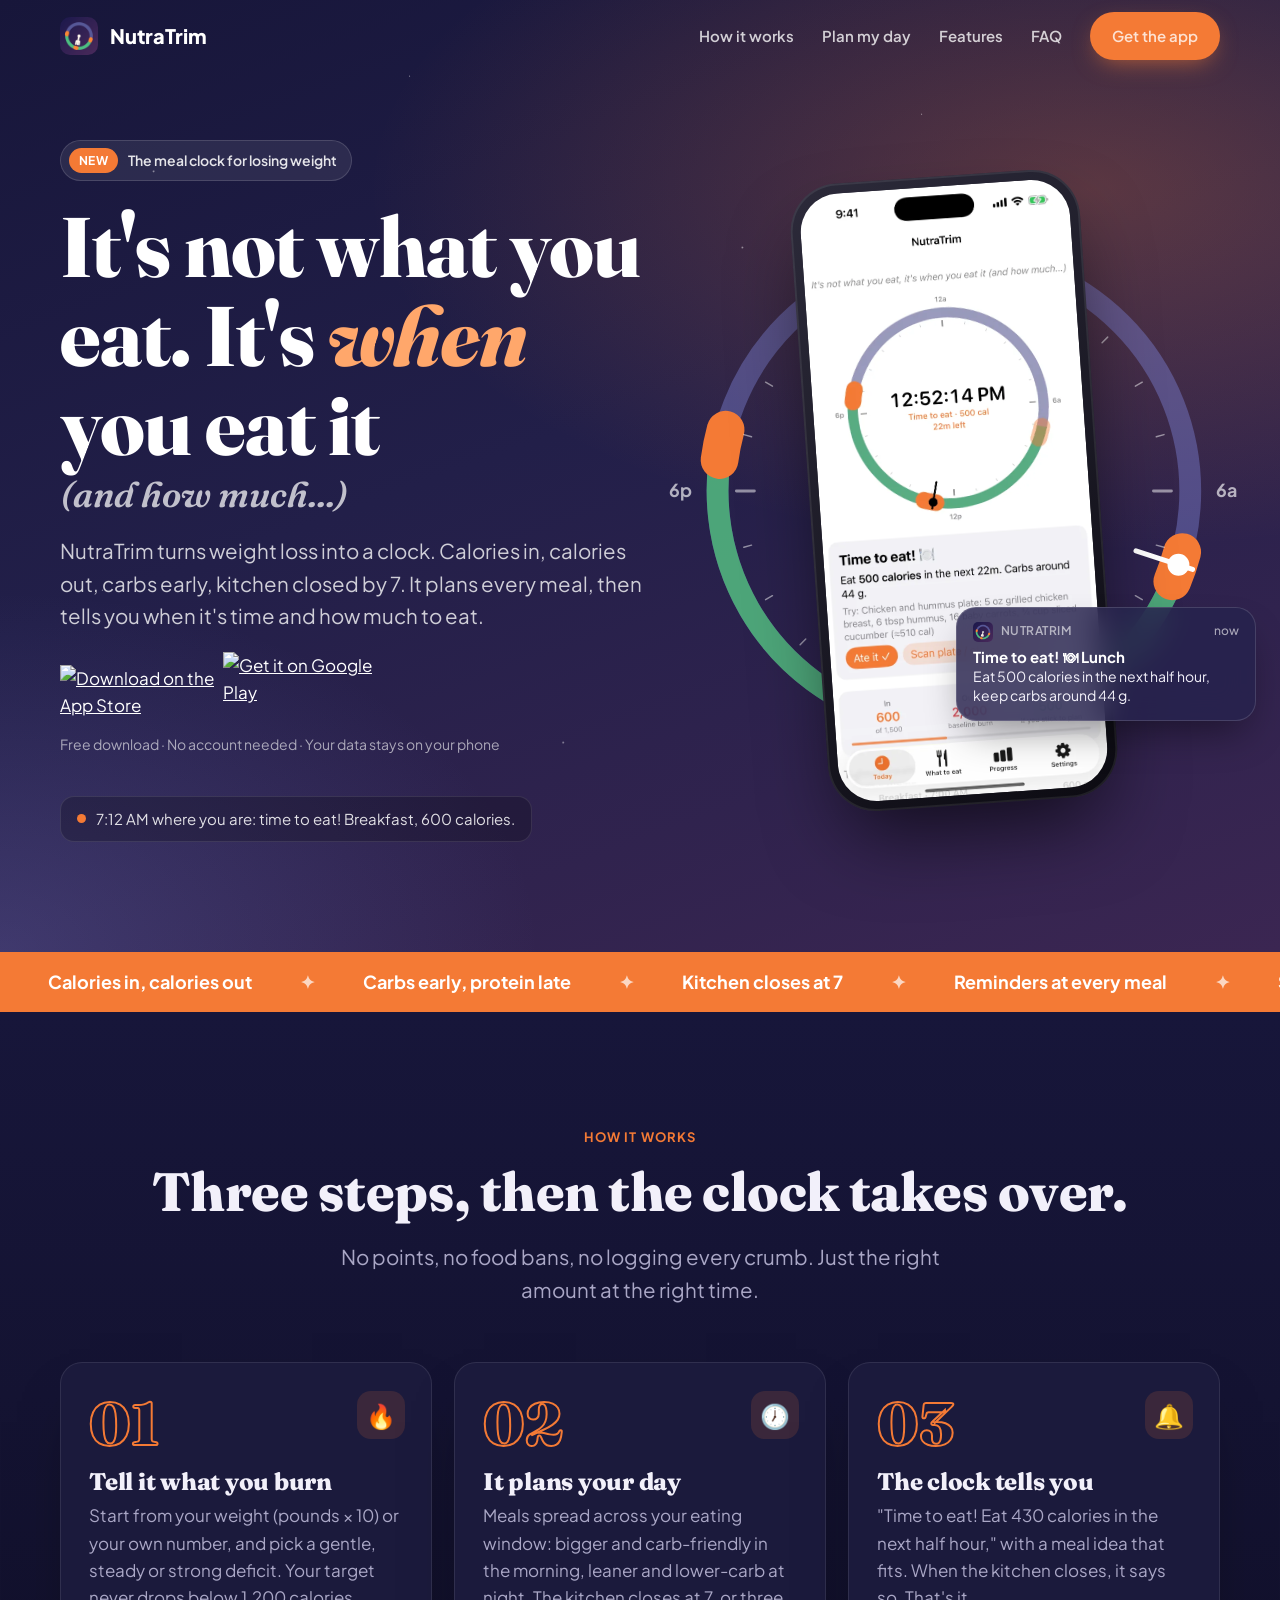
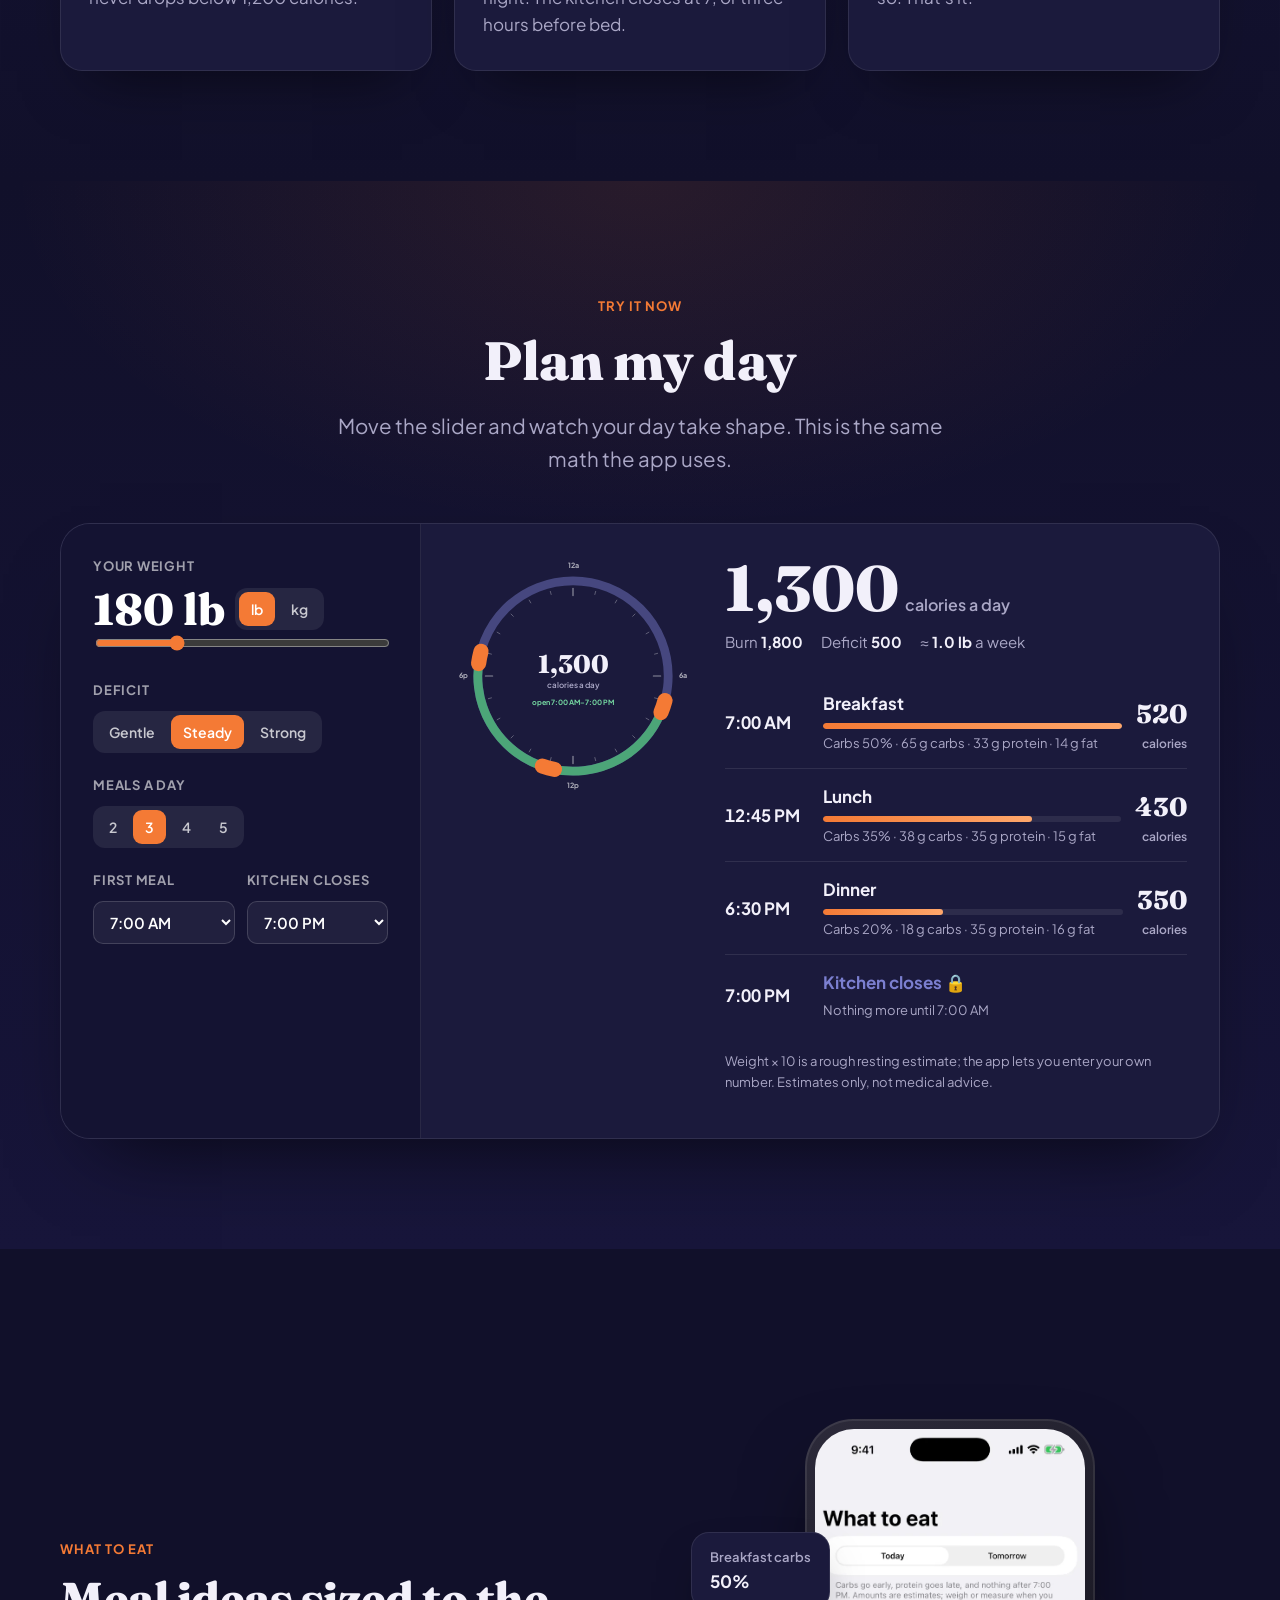
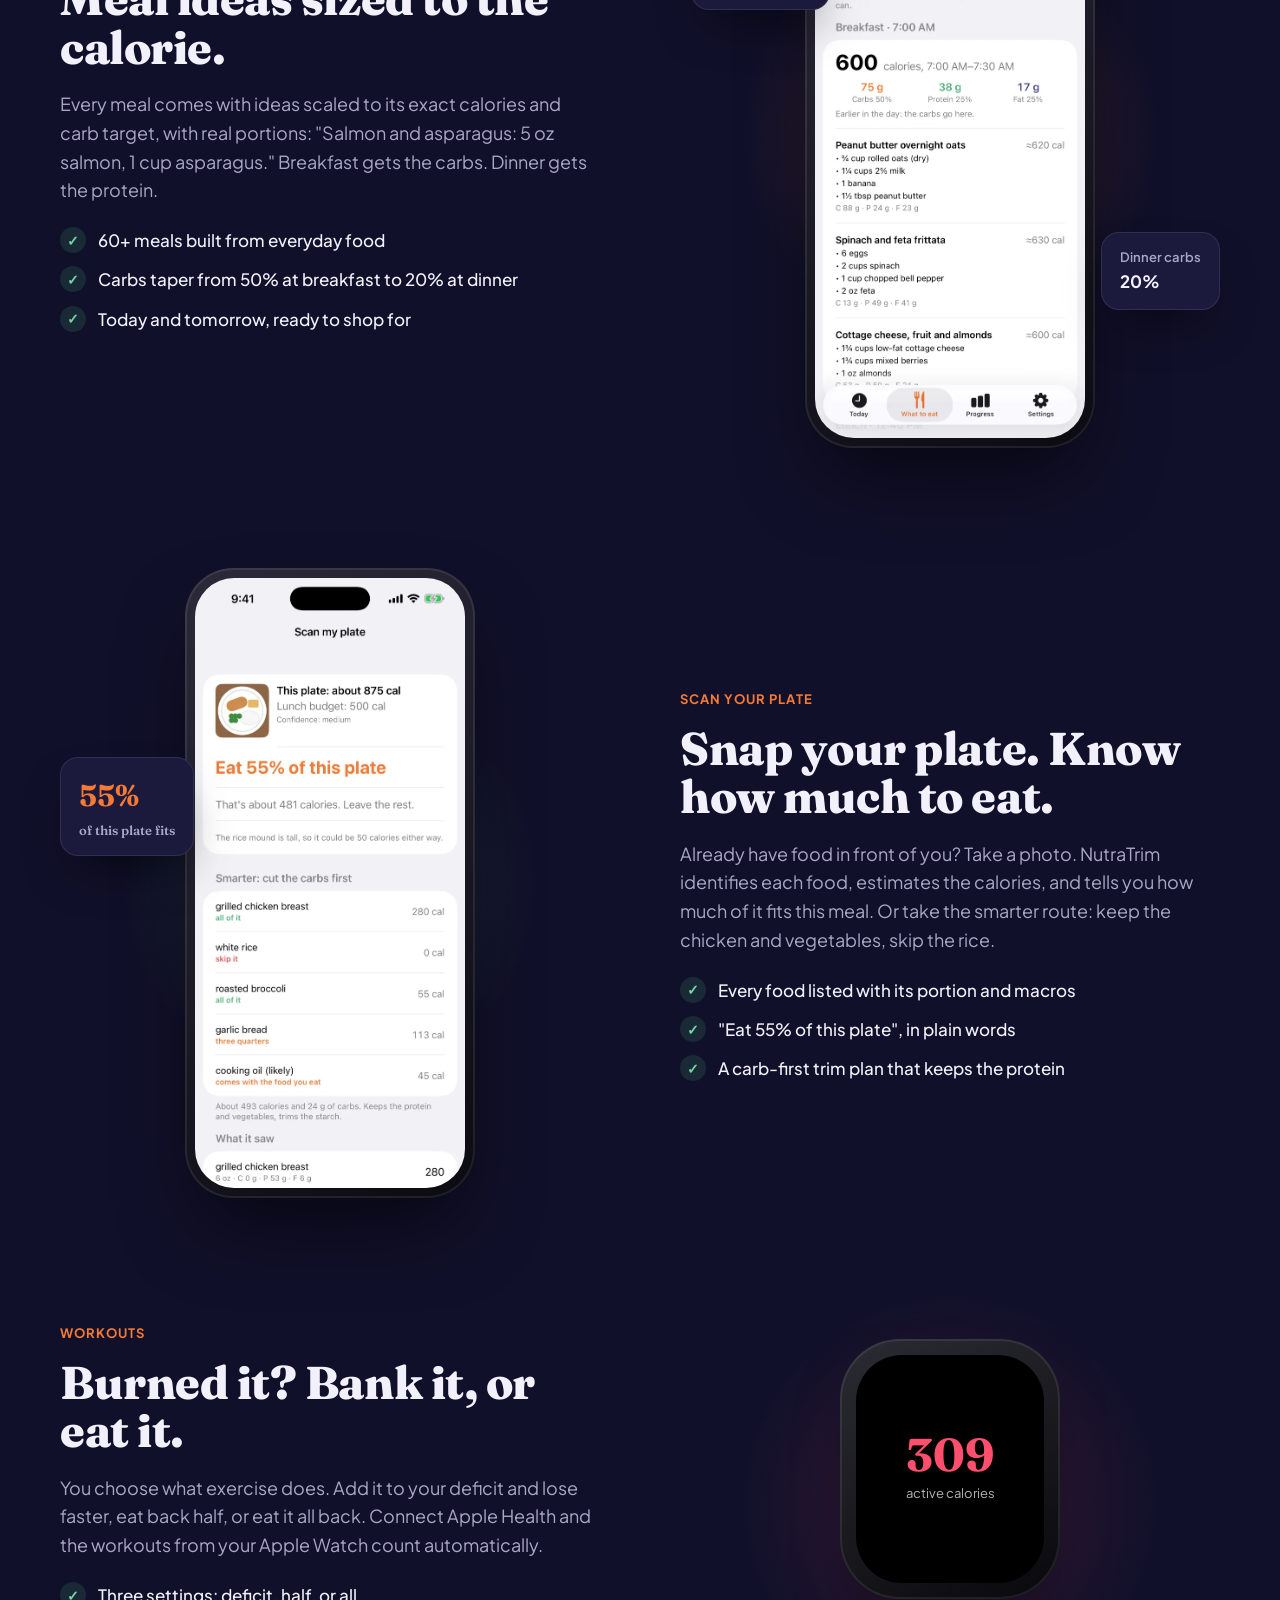
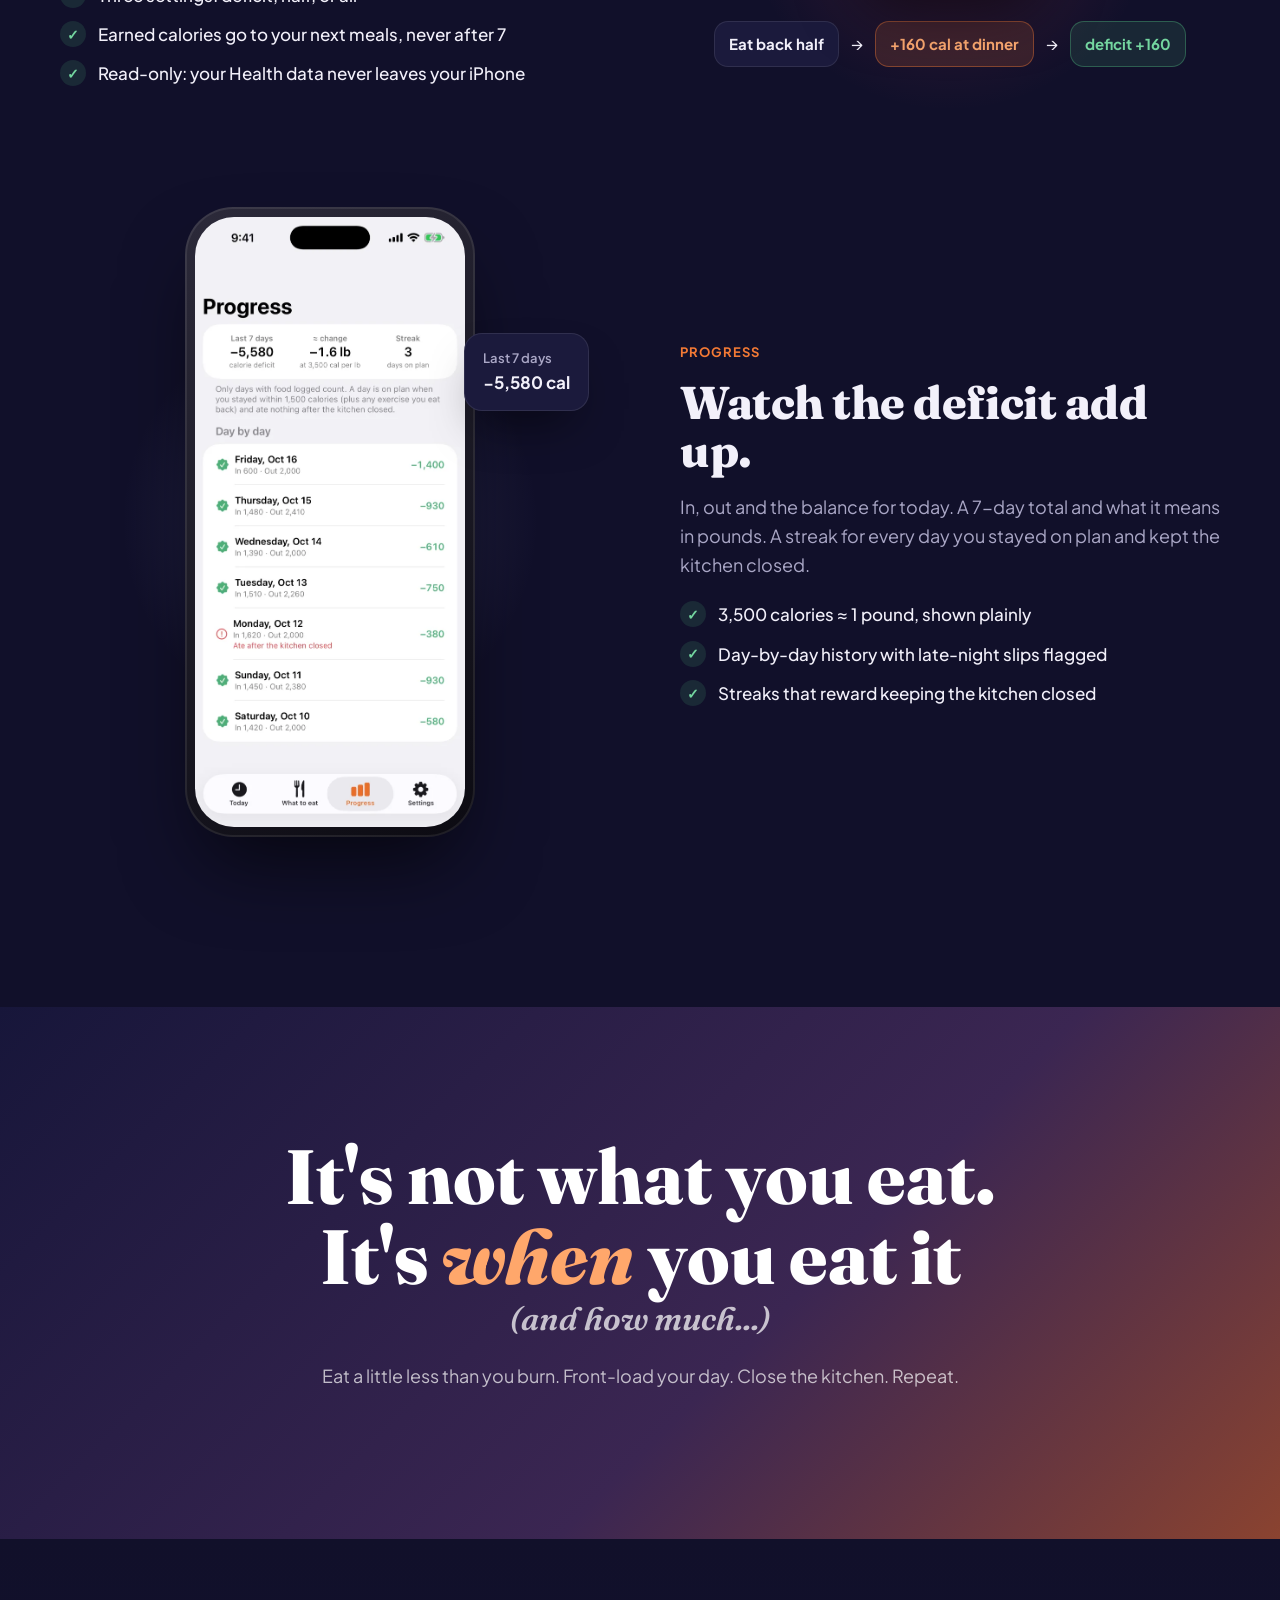
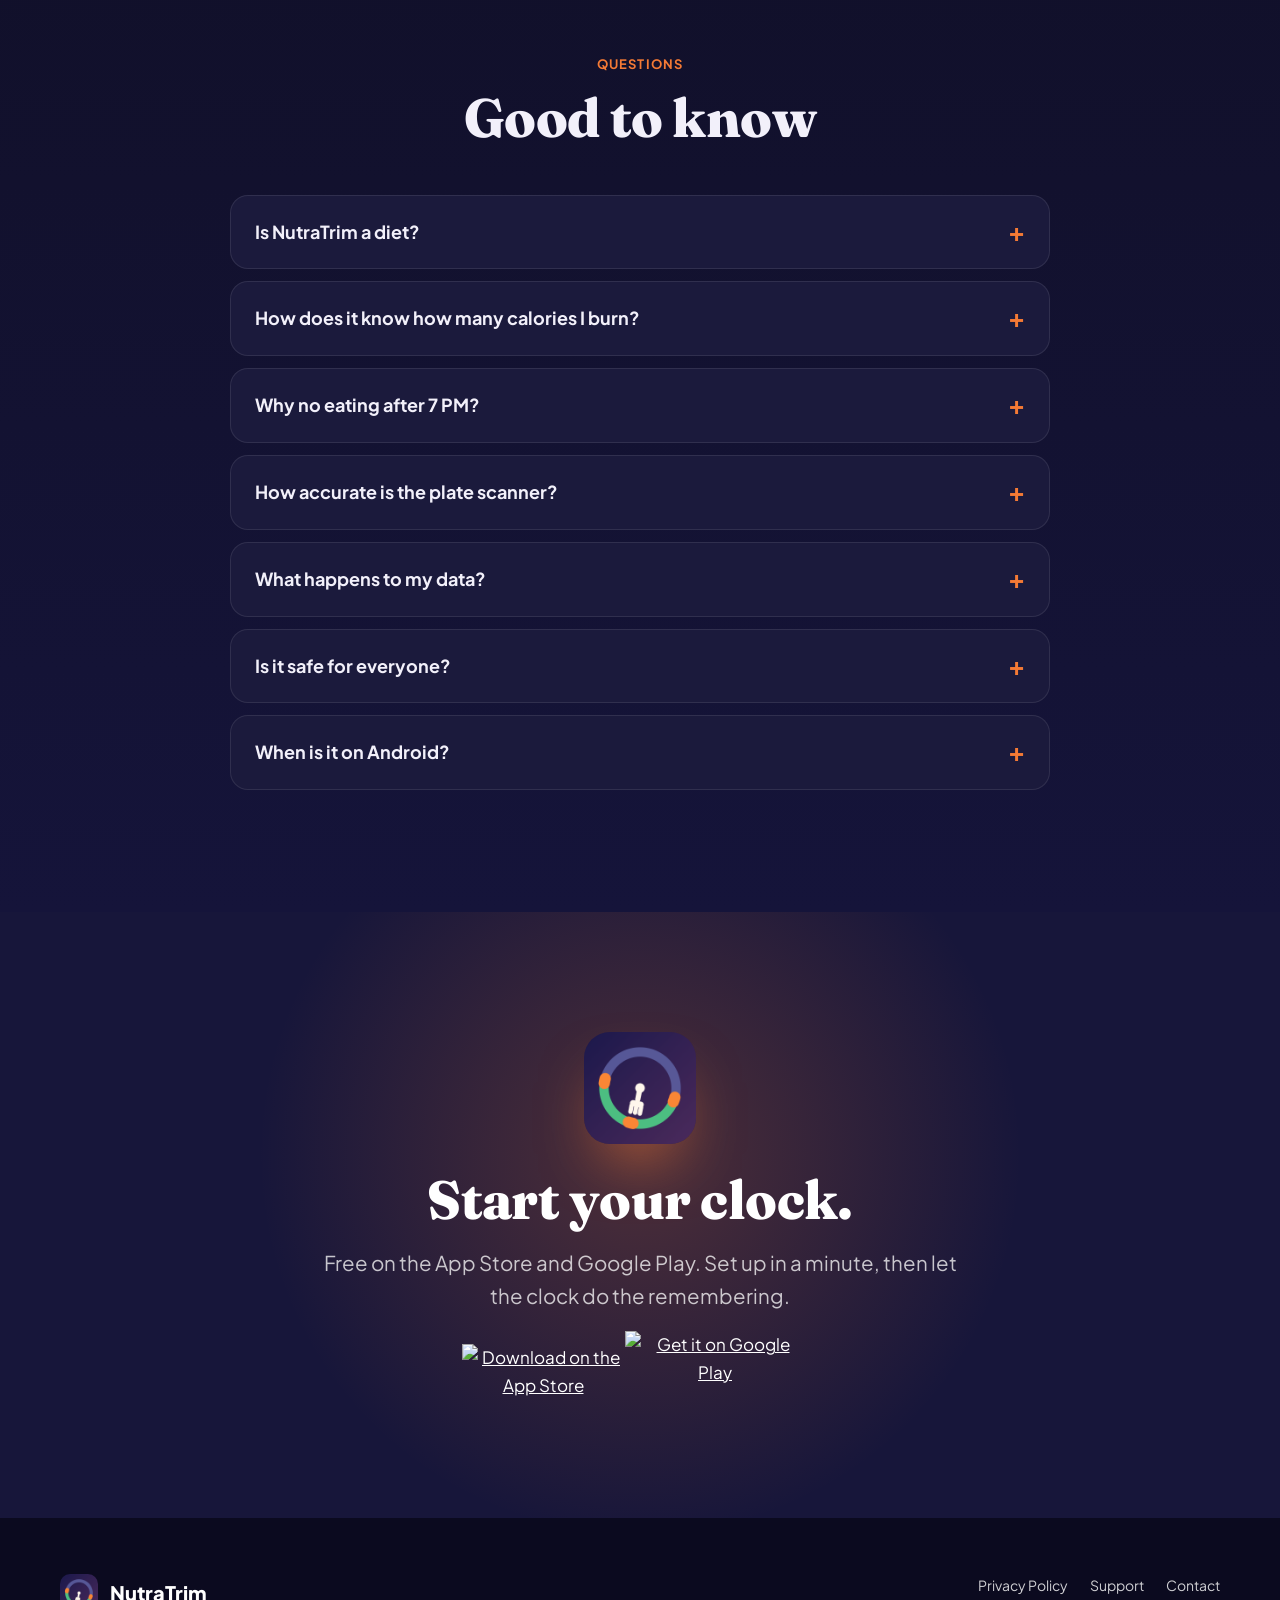
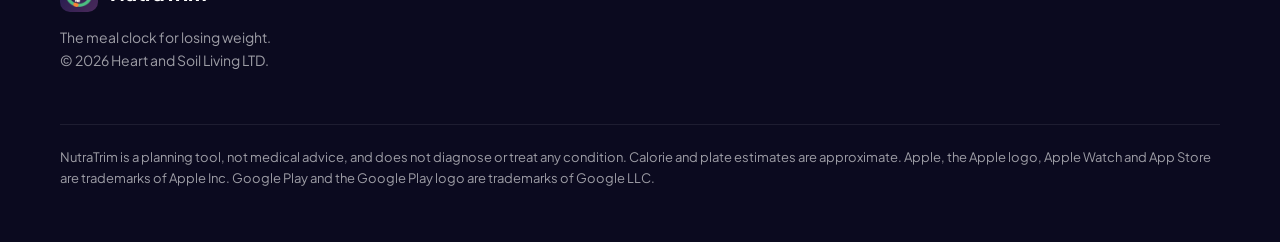
==== commit 127bb615: "Hero reminder cards: dark glass so text shows on the dark theme" ====
--- a/index.html
+++ b/index.html
@@ -91,12 +91,12 @@
 .phone img { width: 100%; height: 100%; object-fit: cover; border-radius: 39px; }
 .hero .phone { transform: rotate(-4deg); animation: float 7s ease-in-out infinite; }
 @keyframes float { 50% { transform: rotate(-4deg) translateY(-12px); } }
-.notif { position: absolute; width: 300px; padding: 14px 16px; border-radius: 20px; color: var(--ink); background: rgba(255,255,255,.92); backdrop-filter: blur(16px); -webkit-backdrop-filter: blur(16px); box-shadow: 0 20px 40px -12px rgba(0,0,0,.45); font-size: 14px; line-height: 1.4; opacity: 0; transform: translateY(12px) scale(.97); transition: opacity .6s, transform .6s; }
+.notif { position: absolute; width: 300px; padding: 14px 16px; border-radius: 20px; color: #f4f2fb; background: rgba(38,35,78,.82); border: 1px solid rgba(255,255,255,.14); backdrop-filter: blur(16px); -webkit-backdrop-filter: blur(16px); box-shadow: 0 20px 40px -12px rgba(0,0,0,.45); font-size: 14px; line-height: 1.4; opacity: 0; transform: translateY(12px) scale(.97); transition: opacity .6s, transform .6s; }
 .notif.show { opacity: 1; transform: none; }
-.notif .top { display: flex; align-items: center; gap: 8px; font-size: 12px; color: var(--muted); font-weight: 600; text-transform: uppercase; letter-spacing: .04em; margin-bottom: 4px; }
+.notif .top { display: flex; align-items: center; gap: 8px; font-size: 12px; color: rgba(255,255,255,.6); font-weight: 600; text-transform: uppercase; letter-spacing: .04em; margin-bottom: 4px; }
 .notif .top img { width: 20px; height: 20px; border-radius: 5px; }
 .notif .top span:last-child { margin-left: auto; text-transform: none; letter-spacing: 0; font-weight: 500; }
-.notif strong { display: block; font-size: 15px; }
+.notif strong { display: block; font-size: 15px; color: #fff; }
 .notif-a { top: 70px; left: -30px; }
 .notif-b { bottom: 90px; right: -36px; }
 
